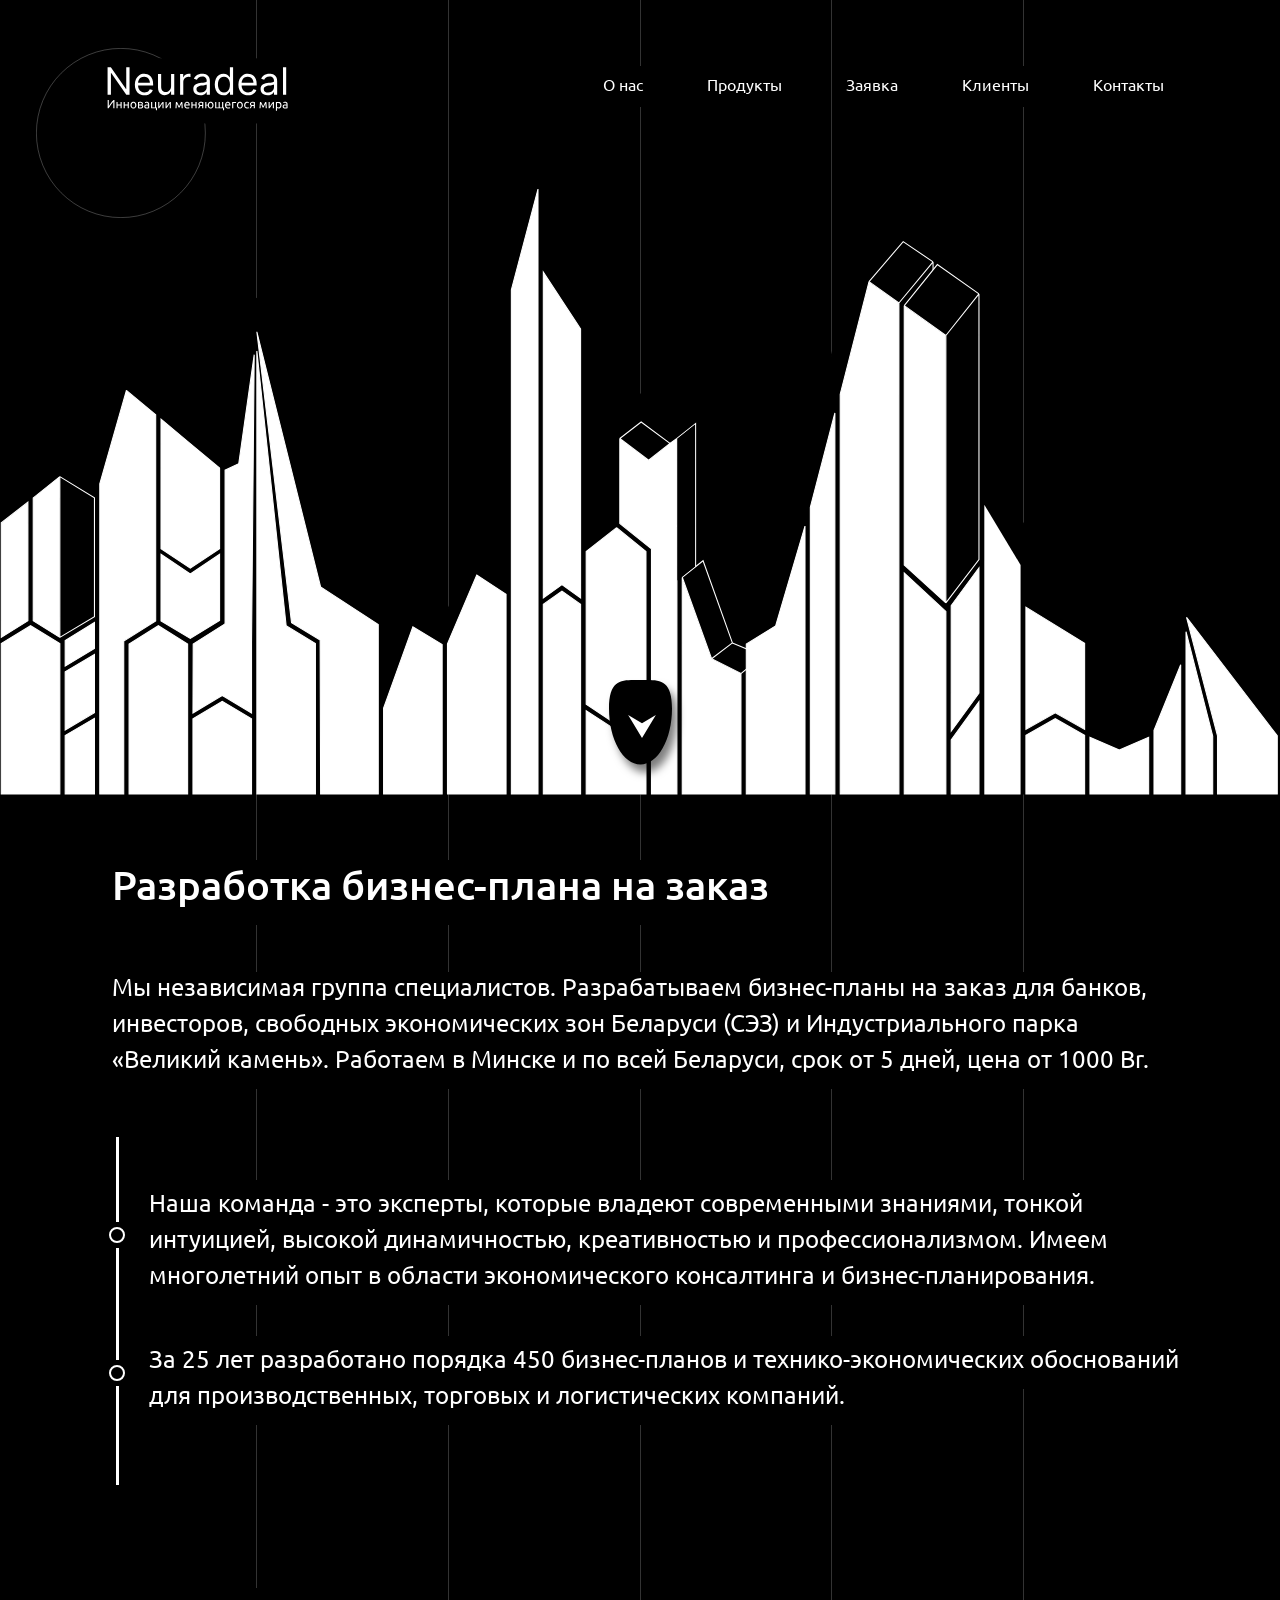
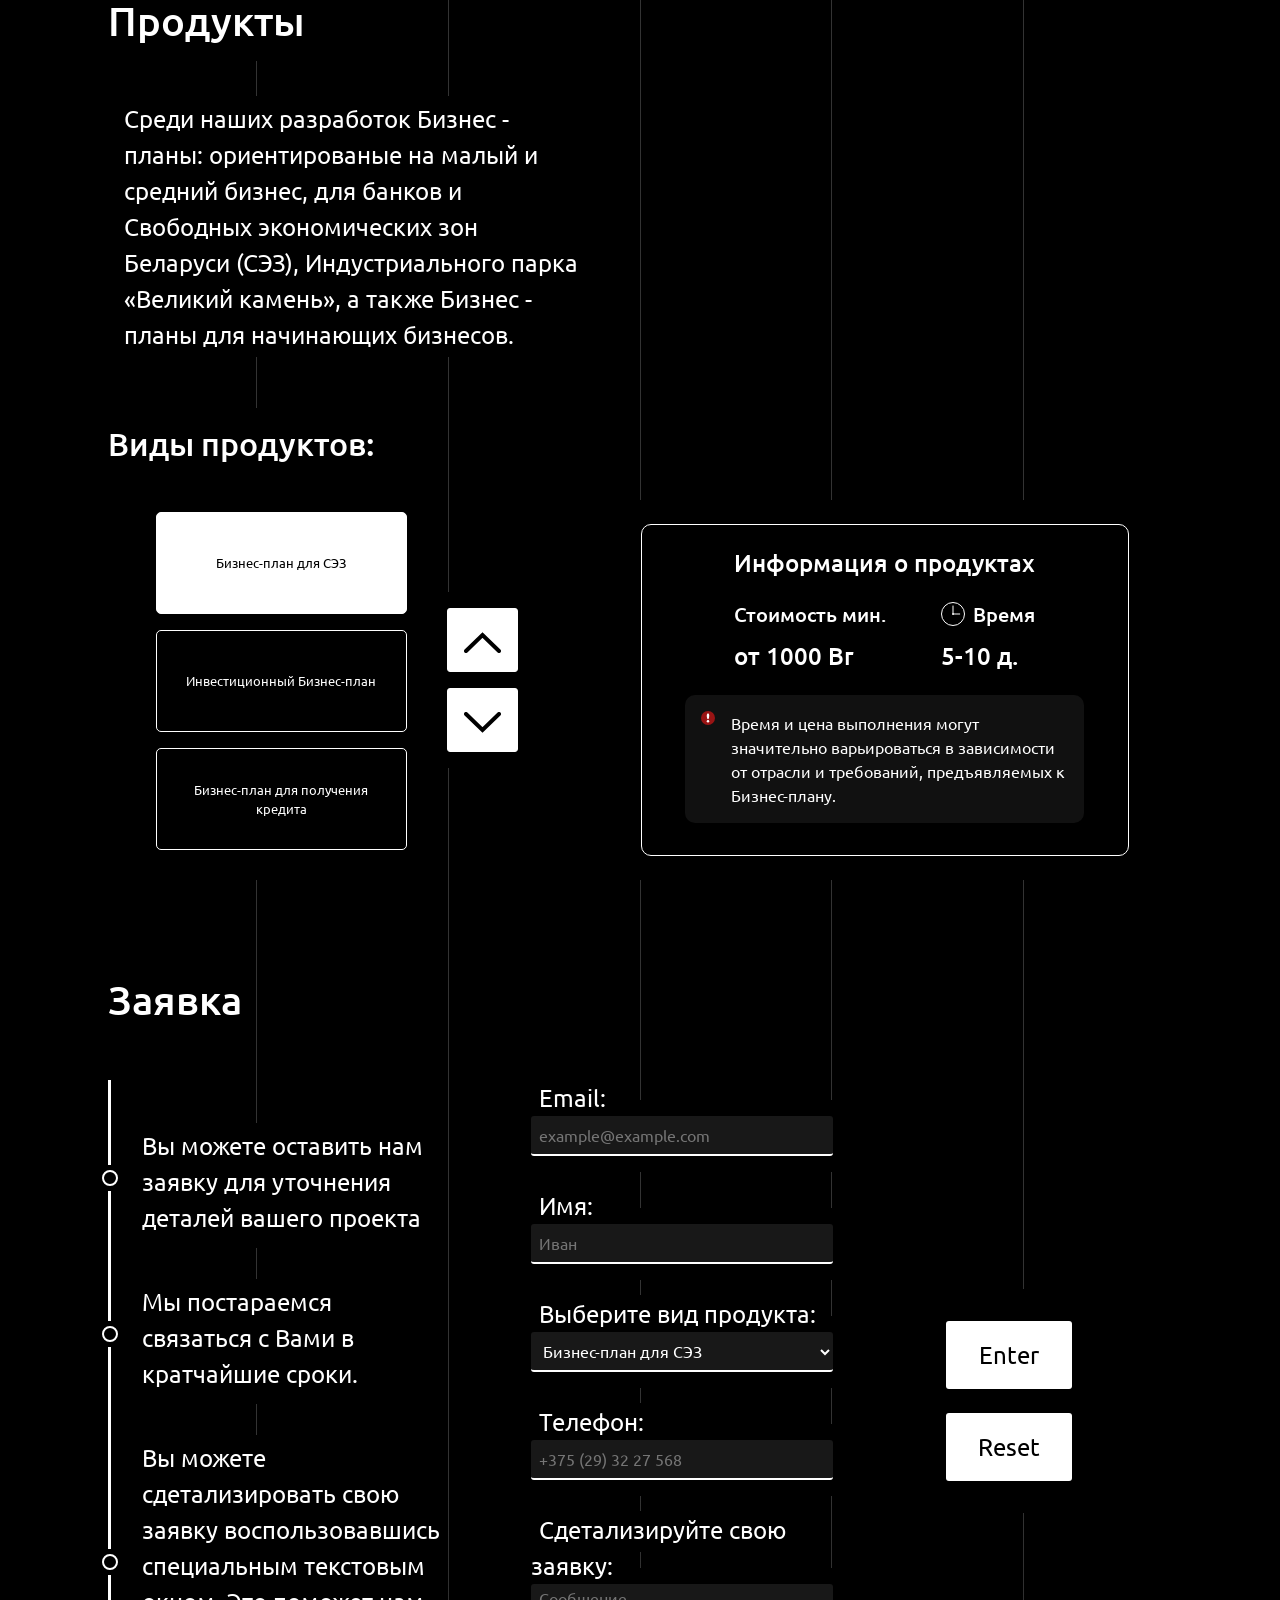
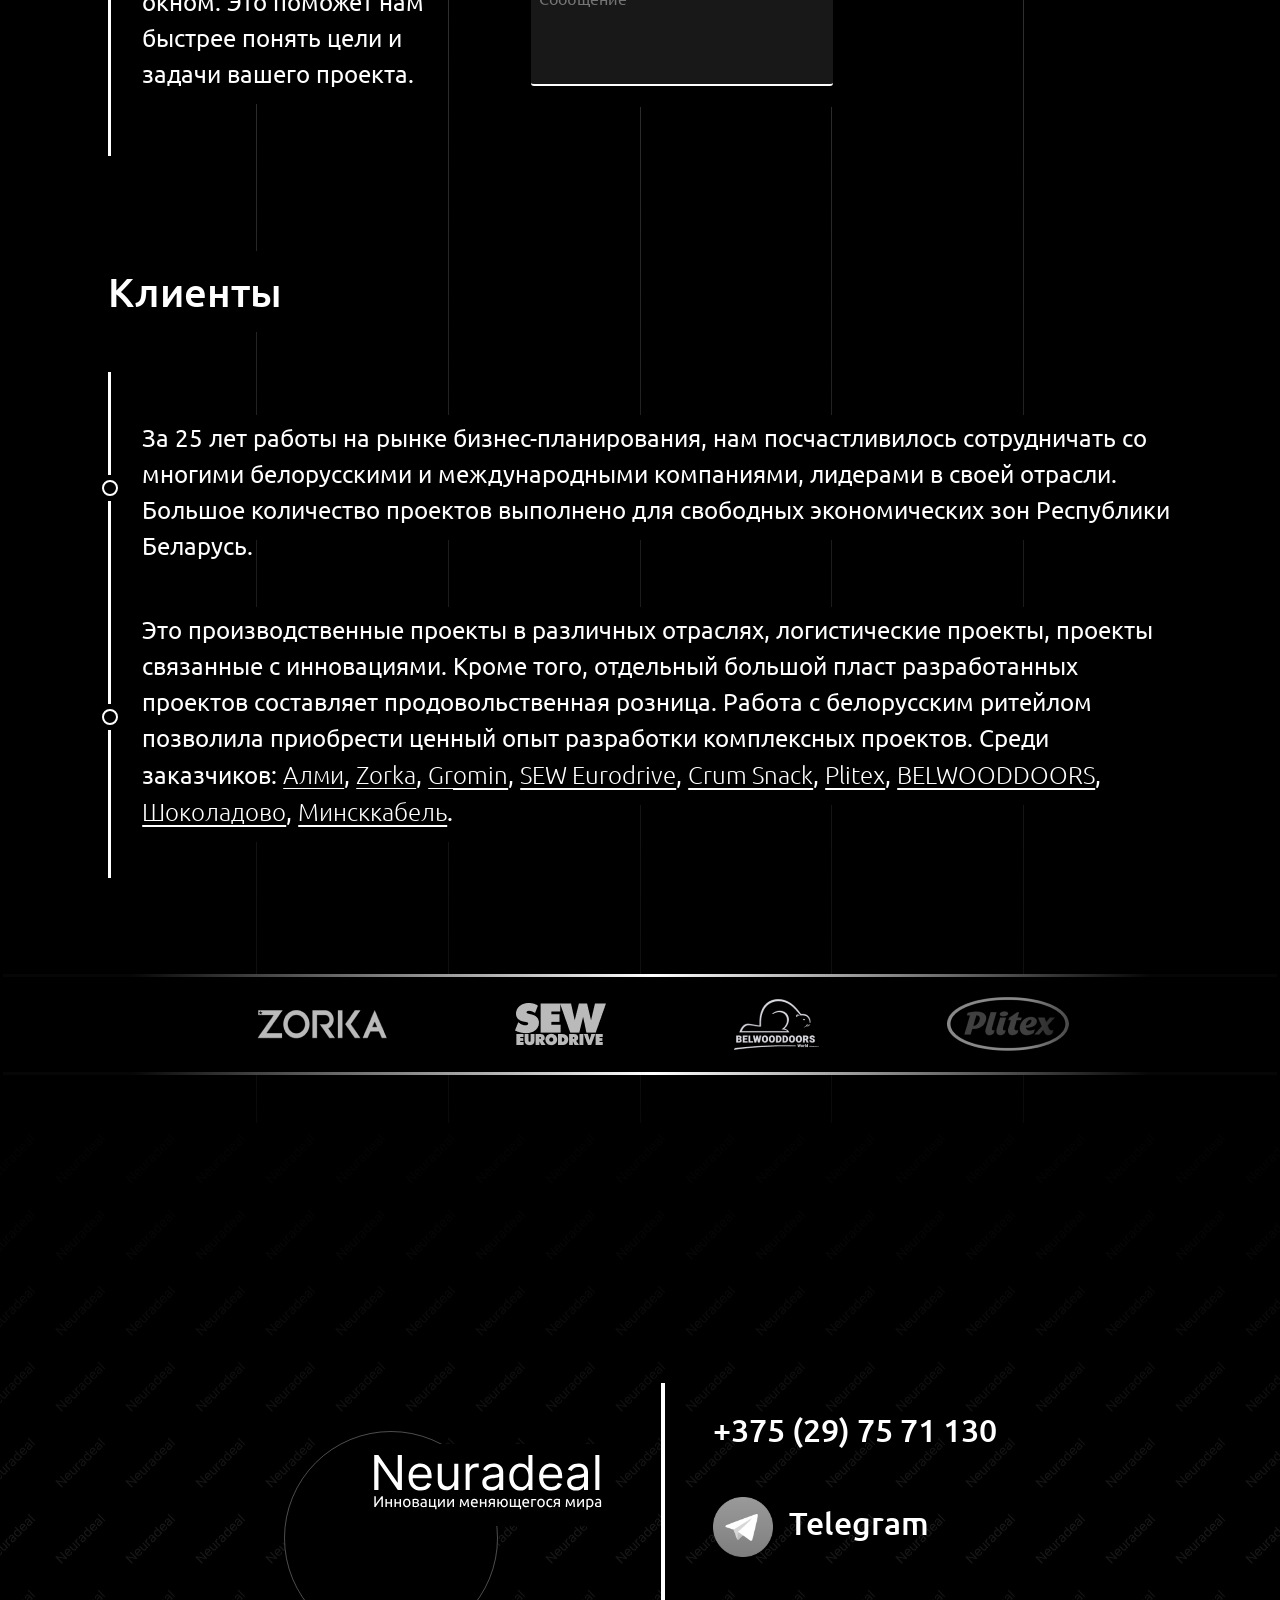
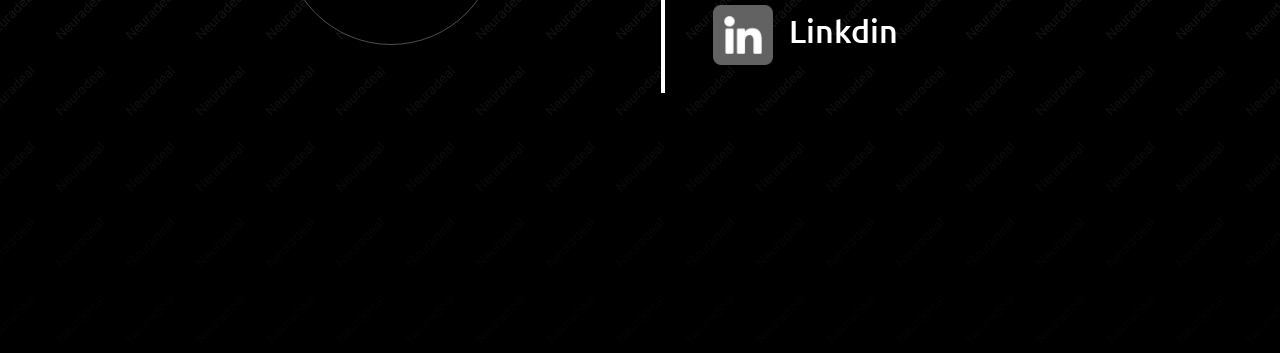
==== index.html @ ec7b88e6 "Add Yandex Metrica so visits can be counted. Co-authored-by: Cursor <cursoragent@cursor.com>" ====
<!DOCTYPE html>
<html lang="ru" class="is-loading">
<head>
    <meta charset="UTF-8">
    <meta name="viewport" content="width=device-width, initial-scale=1.0, minimum-scale=1.0">
    <!-- Google tag (gtag.js) -->
    <script async src="https://www.googletagmanager.com/gtag/js?id=G-T2621LLK3T"></script>
    <script>
        window.dataLayer = window.dataLayer || [];
        function gtag(){dataLayer.push(arguments);}
        gtag('js', new Date());
        gtag('config', 'G-T2621LLK3T');
    </script>
    <!-- Yandex.Metrika counter -->
    <script type="text/javascript">
        (function(m,e,t,r,i,k,a){
            m[i]=m[i]||function(){(m[i].a=m[i].a||[]).push(arguments)};
            m[i].l=1*new Date();
            for (var j = 0; j < document.scripts.length; j++) {if (document.scripts[j].src === r) { return; }}
            k=e.createElement(t),a=e.getElementsByTagName(t)[0],k.async=1,k.src=r,a.parentNode.insertBefore(k,a)
        })(window, document,'script','https://mc.yandex.ru/metrika/tag.js?id=113521812', 'ym');

        ym(113521812, 'init', {ssr:true, webvisor:true, clickmap:true, ecommerce:"dataLayer", referrer: document.referrer, url: location.href, accurateTrackBounce:true, trackLinks:true});
    </script>
    <noscript><div><img src="https://mc.yandex.ru/watch/113521812" style="position:absolute; left:-9999px;" alt="" /></div></noscript>
    <!-- /Yandex.Metrika counter -->
    <style>
        html.is-loading,
        html.is-loading body {
            overflow: hidden !important;
        }

        #loader {
            position: fixed;
            top: 0;
            left: 0;
            right: 0;
            z-index: 10000;
            height: 100%;
            height: 100dvh;
            display: -webkit-box;
            display: flex;
            -webkit-box-orient: vertical;
            -webkit-box-direction: normal;
            flex-direction: column;
            -webkit-box-align: center;
            align-items: center;
            -webkit-box-pack: center;
            justify-content: center;
            background: #000;
            overflow: hidden;
            -webkit-transform: translate3d(0, 0, 0);
            transform: translate3d(0, 0, 0);
            -webkit-transition: -webkit-transform 0.85s cubic-bezier(0.65, 0, 0.35, 1);
            transition: transform 0.85s cubic-bezier(0.65, 0, 0.35, 1);
        }

        #loader img {
            width: 280px;
            max-width: 78vw;
            height: auto;
        }

        @media screen and (max-width: 700px) {
            #loader img {
                width: 220px;
                max-width: 68vw;
            }
        }

        @media screen and (max-height: 520px) {
            #loader img {
                width: 180px;
                max-width: 52vw;
            }
        }

        #loader p {
            position: absolute;
            left: 0;
            right: 0;
            bottom: 16vh;
            margin: 0;
            text-align: center;
            color: #4e4e4e;
            font-family: Ubuntu, sans-serif;
            font-size: 1rem;
            font-weight: 400;
            letter-spacing: 0.08em;
            -webkit-animation: loaderTextColor 2.2s ease-in-out infinite;
            animation: loaderTextColor 2.2s ease-in-out infinite;
        }

        #loader .loader-dots {
            display: inline-block;
            width: 1.5em;
            text-align: left;
        }

        #loader .loader-dots span {
            opacity: 0;
            -webkit-animation: loaderDot 1.5s infinite;
            animation: loaderDot 1.5s infinite;
        }

        #loader .loader-dots span:nth-child(2) {
            -webkit-animation-delay: 0.25s;
            animation-delay: 0.25s;
        }

        #loader .loader-dots span:nth-child(3) {
            -webkit-animation-delay: 0.5s;
            animation-delay: 0.5s;
        }

        @-webkit-keyframes loaderTextColor {
            0%, 100% { color: #4e4e4e; }
            50% { color: #d4d4d4; }
        }

        @keyframes loaderTextColor {
            0%, 100% { color: #4e4e4e; }
            50% { color: #d4d4d4; }
        }

        @-webkit-keyframes loaderDot {
            0%, 20% { opacity: 0; }
            35%, 100% { opacity: 1; }
        }

        @keyframes loaderDot {
            0%, 20% { opacity: 0; }
            35%, 100% { opacity: 1; }
        }

        #loader.is-done {
            -webkit-transform: translate3d(0, -100%, 0);
            transform: translate3d(0, -100%, 0);
            pointer-events: none;
        }

        @media (prefers-reduced-motion: reduce) {
            #loader {
                -webkit-transition: none;
                transition: none;
            }

            #loader p,
            #loader .loader-dots span {
                -webkit-animation: none;
                animation: none;
            }

            #loader p {
                color: #b5b5b5;
            }

            #loader .loader-dots span {
                opacity: 1;
            }
        }
    </style>
    <link rel="preload" as="image" href="./images/Logo.svg">
    <link rel="preconnect" href="https://fonts.googleapis.com">
    <link rel="preconnect" href="https://fonts.gstatic.com" crossorigin>
    <link href="https://fonts.googleapis.com/css2?family=Lora&family=Ubuntu:wght@300;400&display=swap" rel="stylesheet">

    <link rel="shortcut icon" type="image/x-icon" href="favicon.png">
    
    <link rel="stylesheet" href="./styles/style.css">
    <link rel="stylesheet" href="./styles/flame.css">
    <link rel="stylesheet" href="./styles/slider.css">
    <link rel="stylesheet" href="./styles/application.css">
    <link rel="stylesheet" href="./styles/ticker.css">
    <link rel="stylesheet" href="./styles/contacts.css">

    <link href="https://gcore.jsdelivr.net/npm/bootstrap@5.3.1/dist/css/bootstrap.min.css" rel="stylesheet" integrity="sha384-4bw+/aepP/YC94hEpVNVgiZdgIC5+VKNBQNGCHeKRQN+PtmoHDEXuppvnDJzQIu9" crossorigin="anonymous">

    <script defer src="https://gcore.jsdelivr.net/npm/bootstrap@5.3.1/dist/js/bootstrap.bundle.min.js" integrity="sha384-HwwvtgBNo3bZJJLYd8oVXjrBZt8cqVSpeBNS5n7C8IVInixGAoxmnlMuBnhbgrkm" crossorigin="anonymous"></script>

    <title>Заказать разработку бизнес-плана в Минске — Neuradeal</title>
    <meta name="description" content="Закажите разработку бизнес-плана для банка, СЭЗ и инвесторов в Минске и по всей Беларуси. 25 лет опыта, больше 450 проектов, срок от 5 дней, цена от 1000 Br.">
    <link rel="canonical" href="https://neuradeal.com/">
    <meta name="robots" content="index, follow">
    <meta property="og:type" content="website">
    <meta property="og:locale" content="ru_RU">
    <meta property="og:site_name" content="Neuradeal">
    <meta property="og:url" content="https://neuradeal.com/">
    <meta property="og:title" content="Заказать разработку бизнес-плана в Минске — Neuradeal">
    <meta property="og:description" content="Закажите разработку бизнес-плана для банка, СЭЗ и инвесторов в Минске и по всей Беларуси. 25 лет опыта, больше 450 проектов, срок от 5 дней, цена от 1000 Br.">
    <meta property="og:image" content="https://neuradeal.com/favicon.png">
    <script type="application/ld+json">
    {
        "@context": "https://schema.org",
        "@type": "ProfessionalService",
        "name": "Neuradeal",
        "url": "https://neuradeal.com/",
        "telephone": "+375297571130",
        "image": "https://neuradeal.com/favicon.png",
        "description": "Разработка бизнес-планов на заказ в Минске и по всей Беларуси для банков, инвесторов, свободных экономических зон и Индустриального парка «Великий камень». 25 лет опыта, больше 450 проектов, срок от 5 дней, цена от 1000 Br.",
        "areaServed": "BY",
        "inLanguage": "ru",
        "sameAs": [
            "https://t.me/Neuradeal",
            "https://www.linkedin.com/in/дмитрий-римашевский-110ba738"
        ]
    }
    </script>
</head>
<body id="body">
    <div id="loader" role="status">
        <img src="./images/Logo.svg" alt="">
        <p>Загрузка<span class="loader-dots" aria-hidden="true"><span>.</span><span>.</span><span>.</span></span></p>
    </div>
    <script>
        (function () {
            var loader = document.getElementById('loader');
            if (!loader) return;
            var gone = false;

            function removeLoader() {
                document.documentElement.classList.remove('is-loading');
                if (loader.parentNode) loader.parentNode.removeChild(loader);
                window.dispatchEvent(new Event('loaderhidden'));
            }

            function finish() {
                if (gone) return;
                gone = true;
                var reduce = false;
                try {
                    reduce = window.matchMedia('(prefers-reduced-motion: reduce)').matches;
                } catch (err) {
                    reduce = false;
                }
                if (reduce) {
                    removeLoader();
                    return;
                }
                loader.classList.add('is-done');
                loader.addEventListener('transitionend', function (event) {
                    if (event.target === loader) removeLoader();
                });
                setTimeout(removeLoader, 1100);
            }

            if (document.readyState === 'complete') finish();
            else window.addEventListener('load', finish);
            setTimeout(finish, 12000);
        })();
    </script>
    <div class="main" id="top">
        <div class="row m-0 justify-content-between" id="Nav">
            <div class="d-flex col-auto justify-content-start">
                <div class="ps-4">
                    <a class="logo-link is-inert" id="logo-home" href="#top" aria-label="В начало страницы" aria-disabled="true" tabindex="-1">
                        <img class="w-100" src="./images/Logo.svg" alt="Neuradeal" id="Logo">
                    </a>
                </div>
            </div>
            <div class="d-flex col-auto me-5 navigation">
                <input type="checkbox" class="toggle-menu" id="hamburger">
                <div class="hamburger">

                </div>
                <div class="d-flex justify-content-end mt-4" id="menu">
                    <div class="w-auto">
                        <a class="" href="#about-us" >О нас</a>
                    </div>
                    <div class="ms-5 w-auto">
                        <a class="" href="#products" >Продукты</a>
                    </div>
                    <div class="ms-5 w-auto">
                        <a class="" href="#application">Заявка</a>
                    </div>
                    <div class="ms-5 w-auto">
                        <a class="" href="#clients">Клиенты</a>
                    </div>
                    <div class="ms-5 me-5 w-auto">
                        <a class="" href="#contacts">Контакты</a>
                    </div>
                </div>
            </div>
        </div>
        <div class="row" style="margin: 0">
            <div id="road1" class="p-0">
            </div>
            <div  id="road2" class="p-0">
            </div>
            <div id="road3" class="p-0">
            </div>
            <div id="VectorTown" class="p-0">
                <div class="d-flex w-100 align-items-end justify-content-start" id="Shadow">
                    <div id="LeftTownShadow">
                        <object class="w-100" data="./images/LeftTownShadow.svg"></object>
                    </div>
                    <div id="MiddleTownShadow">
                        <object class="w-100" data="./images/MiddleTownShadow.svg"></object>
                    </div>
                    <div id="RightTownShadow">
                        <object class="w-100" data="./images/RightTownShadow.svg"></object>
                    </div>
                </div>
                <div class="d-flex w-100 align-items-end justify-content-start" id="Town">
                    <div id="LeftTown">
                        <object class="w-100" data="./images/Left Town.svg"></object>
                    </div>
                    <div id="MiddleTown">
                        <object class="w-100" data="./images/Middle Town.svg"></object>
                    </div>
                    <div id="RightTown">
                        <object class="w-100" data="./images/Right Town.svg"></object>
                    </div>
                </div>
            </div>
        </div>

        <div id="SlideButton" class="row justify-content-center" style="position:relative; z-index: 5">        
            <div class="col-auto">
                <a class="d-flex" href="#about-us">
                    <img src="./images/Slide Button.svg" alt="Перейти к разделу «О нас»">
                </a>
            </div>
        </div>
        <div class="d-flex flex-row mt-5 me-5 ms-5 mb-5 pe-5 ps-5" id="about-us">
            <div class="mt-5 ms-3" style="width: 55%" id="list">
                <h1>
                    <span class="highlight pb-3 pe-3 m-0">
                        Разработка бизнес-плана на заказ
                    </span>
                </h1>
                <p class="text mt-5">
                    <span class="highlight pb-3 pe-3">
                        Мы независимая группа специалистов. Разрабатываем бизнес-планы на заказ для банков, инвесторов, свободных экономических зон Беларуси (СЭЗ)  и Индустриального парка «Великий камень». Работаем в Минске и по всей Беларуси, срок от 5 дней, цена от 1000 Br.
                    </span>
                </p>
                <ul class="mt-4 pt-4 pb-5 ps-0 ms-1">
                    <li class="d-flex align-items-center mb-5 mt-4">
                        <div class="me-4 ellipse">
                            <object data="./images/Ellipse.svg"></object>
                        </div>
                        <div>
                            <span class="highlight pb-3 pt-2">
                                Наша команда - это эксперты, которые владеют современными знаниями, тонкой интуицией, высокой динамичностью, креативностью и профессионализмом. Имеем многолетний опыт в области экономического консалтинга и бизнес-планирования.
                            </span>
                        </div>
                    </li>
                    <li class="d-flex align-items-center mb-4">
                        <div class="me-4 ellipse">
                            <object data="./images/Ellipse.svg"></object>
                        </div>
                        <div>
                            <span class="highlight pb-3 pt-2">
                                За 25 лет разработано порядка 450 бизнес-планов и технико-экономических обоснований для производственных, торговых и логистических компаний.
                            </span>
                        </div>
                    </li>
                </ul>
            </div>
            <div class="d-flex align-items-center justify-content-end mt-5" style="width: 45%; margin-right: 2.3em;" id="ship">
                <div class="control-panel me-5 pt-4 pb-4 w-auto">
                    <button class="d-block w-100 mb-3 ps-4 pe-4 pt-2 pb-2" id="start">
                        Start
                    </button>
                    <button class="d-block w-100 ps-4 pe-4 pt-2 pb-2" id="reset">
                        Reset
                    </button>
                </div>
                <div class="d-flex flex-column align-items-center ms-2 me-5 pt-3" id="star-ship">
                    <object class="w-100 d-block" data="./images/SpaceShip.svg"></object>
                    <div style="visibility: hidden; margin-top: -40px" class="d-flex flex-column align-items-center" id="flame">
                        <div class="d-flex" id="flameRow1">
                            <div id="beem0"></div>
                            <div id="beem1"></div>
                            <div id="beem2"></div>
                            <div id="beem3"></div>
                            <div id="beem4"></div>
                            <div id="beem5"></div>
                            <div id="beem6"></div>
                            <div id="beem7"></div>
                        </div>
                        <div class="d-flex" id="flameRow2">
                            <div id="beem8"></div>
                            <div id="beem9"></div>
                            <div id="beem10"></div>
                            <div id="beem11"></div>
                            <div id="beem12"></div>
                            <div id="beem13"></div>
                            <div id="beem14"></div>
                            <div id="beem15"></div>
                        </div>
                        <div class="d-flex" id="flameRow3">
                            <div id="beem16"></div>
                            <div id="beem17"></div>
                            <div id="beem18"></div>
                            <div id="beem19"></div>
                            <div id="beem20"></div>
                            <div id="beem21"></div>
                            <div id="beem22"></div>
                            <div id="beem23"></div>
                        </div>
                    </div>
                </div>
            </div>
        </div>
        <div class="row mt-5 ms-5 me-5 ps-5 pe-5 pt-5" id="products">
            <div class="wrap-1">
                <div class="sub-wrap">
                    <div class="row">
                        <h2 class="h1">
                            <span class="highlight pb-3 pt-2 pe-2">
                                Продукты
                            </span>
                        </h2>
                        <div class="mt-5 ms-3 text">
                            <span class="highlight pb-2 pt-2">
                                Среди наших разработок Бизнес - планы: ориентированые на малый и средний бизнес, для банков и Свободных экономических зон Беларуси (СЭЗ), Индустриального парка «Великий камень», а также Бизнес - планы для начинающих бизнесов.
                            </span>
                        </div>
                        
                    </div>
                    <div class="row mt-4">

                        <h2 class="mt-5">
                            <span class="highlight pt-3 pb-4">
                                Виды продуктов: 
                            </span>
                        </h2>

                        <div class="mt-2">
                            <div class="d-flex align-items-center ms-5 p-0" id="con">
                                <div class="slider" id="slider">
                                    <div class="element selected" id="Slider1" tabindex="0">
                                        <p>
                                            Бизнес-план для СЭЗ
                                        </p>
                                    </div>
                                    <div class="element" id="Slider2" tabindex="0">
                                        <p>
                                            Инвестиционный Бизнес-план
                                        </p>
                                    </div>
                                    <div class="element" id="Slider3" tabindex="0">
                                        <p>
                                            Бизнес-план для получения кредита
                                        </p>
                                    </div>
                                </div>
                                <div class="control-panel-slider p-3 ms-4" id="control-panel-slider">
                                    <div>
                                        <button id="up" style="margin-bottom: 1rem">
                                            <svg width="37" height="21" viewBox="0 0 37 21" fill="none" xmlns="http://www.w3.org/2000/svg">
                                                <path d="M2 19L18.5 3L35 19" stroke="black" stroke-width="4" stroke-linecap="round"/>
                                                </svg>                                            
                                        </button>
                                    </div>
                                    <div>
                                        <button id="down">
                                            <svg width="37" height="21" viewBox="0 0 37 21" fill="none" xmlns="http://www.w3.org/2000/svg">
                                                <path d="M2 2L18.5 18L35 2" stroke="black" stroke-width="4" stroke-linecap="round"/>
                                                </svg>
                                        </button>
                                    </div>
                                </div>
                            </div>
                        </div>
                    </div>
                </div>
            </div>
            <div class="d-flex wrap-2 flex-column justify-content-end align-items-center">
                <div class="d-flex justify-content-center pb-4 pt-4" style="background: black;">
                    <div class="d-flex info flex-column align-items-center">
                        <div class="d-flex flex-column align-items-center">
                            <h2 class="mb-4 mt-4 label">
                                Информация о продуктах
                            </h2>
                            <div class="d-flex w-100 justify-content-between mt-5">
                                <div class="">
                                    <h4 class="mb-0">
                                        Стоимость мин.
                                    </h4>
                                    <h2 class="mt-3" id="cost">
                                        от 1000 Br
                                    </h2>
                                </div>
                                <div class="">
                                    <div class="d-flex align-items-center">
                                        <object class="me-2" data="./images/Clock.svg"></object>
                                        <h4 class="m-0">Время</h4>
                                    </div>
                                    <h2 class="mt-3" id="time">
                                        5-10 д.
                                    </h2>
                                </div>
                            </div>
                        </div>
                        <div class="d-flex attention justify-content-start">
                            <div class="d-flex align-items-start">
                                <object class="w-100" data="./images/symbol.svg"></object>
                            </div>
                            <div>
                                <p class="mb-0">
                                    Время и цена выполнения могут значительно варьироваться в зависимости от отрасли и требований, предъявляемых к Бизнес-плану.
                                </p>
                            </div>
                        </div>
                    </div>
                </div>
            </div>
        </div>
        <div class="row mt-5 ms-5 me-5 ps-5 pe-5 pt-5" id="application">
            <h2 class="h1">
                <span class="highlight pb-3 pt-3">
                    Заявка
                </span>
            </h2>
            <div class="container">
                <div class="row mt-5">
                    <div class="col-4">
                        <ul class="pt-5 pb-5">
                            <li class="d-flex align-items-center mb-5">
                                <div class="me-4 ellipse2">
                                    <object data="./images/Ellipse.svg"></object>
                                </div>
                                <div>
                                    <span class="highlight pb-3 pt-2 text">
                                        Вы можете оставить нам заявку для уточнения деталей вашего проекта
                                    </span>
                                </div>
                            </li>
                            <li class="d-flex align-items-center mb-5">
                                <div class="me-4 ellipse2">
                                    <object data="./images/Ellipse.svg"></object>
                                </div>
                                <div>
                                    <span class="highlight pb-3 pt-2 text">
                                        Мы постараемся связаться с Вами в кратчайшие сроки.
                                    </span>
                                </div>
                            </li>
                            <li class="d-flex align-items-center mb-3">
                                <div class="me-4 ellipse2">
                                    <object data="./images/Ellipse.svg"></object>
                                </div>
                                <div>
                                    <span class="highlight pb-3 pt-2 text">
                                        Вы можете cдетализировать свою заявку воспользовавшись специальным текстовым окном. Это поможет нам быстрее понять цели и задачи вашего проекта.
                                    </span>
                                </div>
                            </li>
                        </ul>
                    </div>
                    <div class="col-8">
                        <div class="container">
                            <form action="https://formsubmit.co/341f9d7162977a25eed51b071af244e7" method="post" class="row">
                                <div class="col ms-5">
                                    <div class="mb-3">
                                        <span class="m-0 ms-2 highlight pb-2 pt-1 input-text">Email:</span>
                                        <div class="in">
                                            <input type="email" name="Email" class="w-100 ps-2 pe-2" placeholder="example@example.com" id="email" maxlength="50" required>
                                        </div>
                                    </div>
                                    <div class="mb-3">
                                        <span class="m-0 ms-2 highlight pb-2 pt-1 input-text">Имя:</span>
                                        <div class="in">
                                            <input type="text" name="Имя" class="w-100 ps-2 pe-2" placeholder="Иван" id="name" maxlength="40">
                                        </div>
                                    </div>
                                    <div class="mb-3">
                                        <span class="m-0 ms-2 highlight pb-2 pt-1 input-text">Выбeрите вид продукта:</span>
                                        <div class="in">
                                            <select name="Продукт" class="w-100 ps-2" id="dropdown">
                                                <option>
                                                    Бизнес-план для СЭЗ
                                                </option>
                                                <option>
                                                    Инвестиционный Бизнес-план
                                                </option>
                                                <option>
                                                    Бизнес-план для получения кредита
                                                </option>
                                                <option>
                                                    Food Cost & Baverage Cost
                                                </option>
                                                <option> 
                                                    Разработка Финансово-экономичесекой модели
                                                </option> 
                                                <option>    
                                                    Актуализация Бизнес-планов
                                                </option>
                                                <option>
                                                    Бизнес-план развития
                                                </option>
                                            </select>
                                        </div>
                                    </div>
                                    <div class="mb-3">
                                        <span class="m-0 ms-2 highlight pb-2 pt-1 input-text">Телефон:</span>
                                        <div class="in">
                                            <input type="tel" name="Тел" class="w-100 ps-2 pe-2" placeholder="+375 (29) 32 27 568" id="tel" maxlength="20">
                                        </div>
                                    </div>
                                    <div class="mb-3">
                                        <span class="m-0 ms-2 highlight pb-2 pt-1 input-text">Сдетализируйте свою заявку:</span>
                                        <div class="in">
                                            <textarea type="text" name="Сообщение" rows="4" cols="50" class="w-100 ps-2 pe-2" placeholder="Сообщение" id="message" maxlength="300"></textarea>
                                        </div>
                                    </div>
                                </div>
                                <div class="d-flex col flex-column justify-content-center align-items-center">
                                    <div class="form-send">
                                        <div>
                                            <button type="submit" class="d-block mb-4 first-child">Enter</button>
                                        </div>
                                        <div>
                                            <button type="button" class="d-block" id="resetForm">Reset</button>    
                                        </div>
                                    </div>
                                </div>
                            </form>
                        </div>
                    </div>
                </div>
            </div>
        </div>
        <div class="row mt-5 ms-5 me-5 ps-5 pe-5 pt-5" id="clients">
            <h2 class="h1">
                <span class="highlight pt-3 pb-3">
                    Клиенты
                </span>
            </h2>
            <div class="mt-5">
                <ul class="pt-5 pb-5">
                    <li class="d-flex align-items-center mb-5">
                        <div class="me-4 ellipse2">
                            <object data="./images/Ellipse.svg"></object>
                        </div>
                        <div>
                            <span class="highlight pb-3 pt-2">
                                За 25 лет работы на рынке бизнес-планирования, нам посчастливилось сотрудничать со многими белорусскими и международными компаниями, лидерами в своей отрасли.  Большое количество проектов выполнено для свободных экономических зон Республики Беларусь. 
                            </span>
                        </div>
                    </li>
                    <li class="d-flex align-items-center">
                        <div class="me-4 ellipse2">
                            <object data="./images/Ellipse.svg"></object>
                        </div>
                        <div>
                            <span class="highlight pb-3 pt-2">
                                Это производственные проекты в различных отраслях, логистические проекты, проекты связанные с инновациями. Кроме того, отдельный большой пласт разработанных проектов составляет продовольственная розница. Работа с белорусским ритейлом позволила приобрести ценный опыт  разработки комплексных проектов. Среди заказчиков: <span class="clients-names">Алми</span>, <span class="clients-names">Zorka</span>, <span class="clients-names">Gromin</span>, <span class="clients-names">SEW Eurodrive</span>, <span class="clients-names">Crum Snack</span>, <span class="clients-names">Plitex</span>, <span class="clients-names">BELWOODDOORS</span>, <span class="clients-names">Шоколадово</span>, <span class="clients-names">Минсккабель</span>. 
                            </span>
                        </div>
                    </li>
                </ul>
            </div>
        </div>
        <div id="logos" class="logos mb-5">
            <div class="logos-slide" id="logos-slide-0">
                <div>
                    <div>
                        <img src="./clients/client2.png" alt="Эстко">
                    </div>
                    <div>
                        <img src="./clients/client1.png" alt="Zorka">
                    </div>
                    <div>
                        <img src="./clients/client0.png" alt="SEW Eurodrive">
                    </div>
                    <div>
                        <img src="./clients/client3.png" alt="BELWOODDOORS">
                    </div>
                    <div>
                        <img src="./clients/client6.png" alt="Plitex">
                    </div>
                    <div>
                        <img src="./clients/client5.png" alt="алми">
                    </div>
                    <div>
                        <img src="./clients/client4.png" alt="Шоколадово">
                    </div>
                    <div>
                        <img src="./clients/client7.png" alt="IZOVAC">
                    </div>
                    <div>
                        <img src="./clients/client8.png" alt="Катэк">
                    </div>
                    <div>
                        <img src="./clients/client9.png" alt="Виктория ЛюстПак">
                    </div>
                    <div>
                        <img src="./clients/client10.png" alt="NIVA">
                    </div>
                    <div>
                        <img src="./clients/client11.png" alt="GROMIN">
                    </div>
                    <div>
                        <img src="./clients/client12.png" alt="ЮНИВАК">
                    </div>
                    <div>
                        <img src="./clients/client13.png" alt="MECHANIKA">
                    </div>
                    <div>
                        <img src="./clients/client14.png" alt="Stanexim">
                    </div>
                    <div>
                        <img src="./clients/client15.png" alt="Сёмочкин Продукт">
                    </div>
                    <div>
                        <img src="./clients/client16.png" alt="СЭЛМАКСГРУПП">
                    </div>
                    <div>
                        <img src="./clients/client17.png" alt="БЕЛЛЕКСОФАРБ">
                    </div>
                    <div>
                        <img src="./clients/client18.png" alt="CRUM SNACK">
                    </div>
                    <div>
                        <img src="./clients/client19.png" alt="МИНСККАБЕЛЬ">
                    </div>
                    <div>
                        <img src="./clients/client20.png" alt="М1М4">
                    </div>
                    <div>
                        <img src="./clients/client21.png" alt="СТРАТЕГИЧЕСКИЕ ТЕХНОЛОГИИ">
                    </div>
                    <div>
                        <img src="./clients/client22.png" alt="ЗАСЛАВСКИЕ КРАСКИ">
                    </div>
                    <div>
                        <img src="./clients/client23.png" alt="Дикси">
                    </div>
                    <div>
                        <img src="./clients/client24.png" alt="ЛакиПэт">
                    </div>
                </div>
            </div>
        </div>
        <div class="row ps-5 pe-5" id="contacts">
            <div class="d-flex align-items-center justify-content-center" id="contacts-content">
                <div class="pt-5 pb-5 pe-5 me-5" id="contacts-logo">
                    <img class="w-100" src="./images/Logo.svg" alt="Neuradeal">
                </div>
                <div class="pt-5 pb-5">
                    <h2 class="mb-5">
                        <a class="phone-link" href="tel:+375297571130">+375 (29) 75 71 130</a>
                    </h2>
                    <div>
                        <a class="d-flex align-items-center mb-5" href="https://t.me/Neuradeal" target="_blank">
                            <div class="me-3">
                                <img class="w-100" src="./images/telegram.svg" alt="">
                            </div>
                            <h2>Telegram</h2>
                        </a>
                    </div>
                    <div>
                        <a class="d-flex align-items-center" href="https://www.linkedin.com/in/дмитрий-римашевский-110ba738" target="_blank">
                            <div class="me-3">
                                <img class="w-100" src="./images/linkdin.svg" alt="">
                            </div>
                            <h2>Linkdin</h2>
                        </a>
                    </div>
                </div>
            </div>
        </div>
    </div>

    <script src="./src/script.js"></script>
    <script src="./src/starShip.js"></script>
    <script src="./src/slider.js"></script>
    <script src="https://smtpjs.com/v3/smtp.js"></script>
    <script src="./src/resetForm.js"></script>
    <script src="./src/ticker.js"></script>
    <script src="./src/scrollControl.js"></script>
</body>
</html>
---- styles/style.css ----
body::-webkit-scrollbar {
    display: none;
} 

body {
    font-family: 'Ubuntu', sans-serif!important;
    color: white!important;
    background: black!important;
    overflow-x: hidden;
}

ul {
    font-size: 1.5rem;
    font-weight: 400!important;
    border-left: 3px solid white;
    list-style: none;
}

#list h1 {
    margin-bottom: 1.5em;
}

#list p {
    margin-bottom: 2.5em;
}

button {
    font-size: 1.25rem!important;
    border: none;
    border-radius: 0.185rem!important;
    background: white;
}

@keyframes rocketReset {
    0% { left: 100% }
    100% { left: 0% }
}

@keyframes rocketLaunch {
    0% { transform: translateY(0px) }
    100% { transform: translateY(-2000px) }
}

.main {
    min-height: 1000%;
    background:
        linear-gradient(180deg, rgba(255, 255, 255, 0.2) 60%, rgba(0, 0, 0, 0) 90%) calc(20*100%/100),
        linear-gradient(180deg, rgba(255, 255, 255, 0.2) 60%, rgba(0, 0, 0, 0) 90%) calc(35*100%/100),
        linear-gradient(180deg, rgba(255, 255, 255, 0.2) 60%, rgba(0, 0, 0, 0) 90%) calc(50*100%/100),
        linear-gradient(180deg, rgba(255, 255, 255, 0.2) 60%, rgba(0, 0, 0, 0) 90%) calc(65*100%/100),
        linear-gradient(180deg, rgba(255, 255, 255, 0.2) 60%, rgba(0, 0, 0, 0) 90%) calc(80*100%/100);
    background-size: 1px 100%;
    background-repeat: no-repeat;
}

.highlight {
    background: black;
}

.ellipse {
    margin-left: -0.4em; 
}

.ellipse2 {
    margin-left: -1.7em;
}

.text {
    font-size: 1.5rem;
}

.clients-names {
    font-weight: 300;
    text-decoration: underline;
    text-underline-offset: 0.18em;
}

.control-panel {
    background: black;
}

.control-panel button {
    transition: all 400ms cubic-bezier(.23, 1, 0.32, 1);
}

.control-panel button:disabled {
    pointer-events: none;
}

.control-panel button:hover {
    background-color: #dbdbdb;
    transform: translateY(-2px);
}

.control-panel button:active {
    box-shadow: none;
    transform: translateY(0);
}

.stop-scrolling {
    height: 100%;
    overflow: hidden;
}

#menu a {
    background: black;
    padding: 0.5em;
    padding-bottom: 0.8em;
    text-decoration: none;
    color: white;
}

#menu a {
    position: relative;
}

#menu a::before {
    content: '';
    position: absolute;
    width: 100%;
    height: 2px;
    border-radius: 2px;
    background-color: white;
    bottom: 0;
    left: 0;
    transform-origin: right;
    transform: scaleX(0);
    transition: transform .3s ease-in-out;
}

#menu a:hover::before {
    transform-origin: left;
    transform: scaleX(1);
}

#ship {
    min-height: 600px;
}

#star-ship {
    background: black;
    z-index: 3;
    position: relative;
    padding-bottom: 4rem;
}

#star-ship.is-flying {
    z-index: 1100;
}

#star-ship object {
    z-index: 3;
}

#SlideButton {
    position: relative;
    margin-top: -120px;
    filter: drop-shadow(5px 8px 4px rgba(0, 0, 0, 0.51));
    z-index: 1;
}

#SlideButton:active {
    filter: none;
}

@keyframes moveForward {
    0% { -webkit-transform: translate3d(-20vw, 0, 0); transform: translate3d(-20vw, 0, 0); }
    100% { -webkit-transform: translate3d(110vw, 0, 0); transform: translate3d(110vw, 0, 0); }
}

@keyframes moveBackward {
    0% { -webkit-transform: translate3d(110vw, 0, 0); transform: translate3d(110vw, 0, 0); }
    100% { -webkit-transform: translate3d(-20vw, 0, 0); transform: translate3d(-20vw, 0, 0); }
}

#road1 img, #road2 img, #road3 img {
    position: absolute;
}

#road1 {
    z-index: 1;
    height: 40px;
}

#road2 {
    z-index: 2;
    height: 40px;
}

#road3 {
    z-index: 3;
    height: 40px;
}

#Shadow {
    margin-top: -25px;
    position: absolute;
}

#VectorTown {
    margin-top: -220px;
}

#LeftTown, #RightTown {
    position: relative;
    z-index: 2;
}

#MiddleTown {
    position: relative;
    z-index: 1;
}

#LeftTown {
    width: 35.89%;
}

#MiddleTown {
    width: 42.79%;
}

#RightTown {
    width: 21.31%;
}

#LeftTownShadow {
    width: 35.89%;
}

#MiddleTownShadow {
    width: 42.79%;
}

#RightTownShadow {
    width: 21.31%;
}

#Nav {
    padding-top: 48px;
}

.logo-link {
    display: block;
    line-height: 0;
    cursor: pointer;
    text-decoration: none;
}

.logo-link.is-inert {
    cursor: default;
    pointer-events: none;
}

#contacts a.phone-link {
    color: white;
    text-decoration: none;
    cursor: pointer;
}

#contacts a.phone-link:hover {
    text-decoration: underline;
}

.toggle-menu {
    margin-top: 1rem;
}

.hamburger {
    margin-top: 2rem;
}

.hamburger {
    position: relative;
    width: 30px;
    height: 4px;
    background: #fff;
    border-radius: 10px;
    cursor: pointer;
    z-index: 2;
    transition: 0.3s;
}

.hamburger:before, .hamburger:after {
    content: "";
    position: absolute;
    height: 4px;
    right: 0;
    background: #fff;
    border-radius: 10px;
    transition: 0.2s;
}

.hamburger:before {
    top: -10px;
    width: 20px;
}

.hamburger:after {
    top: 10px;
    width: 25px;
}

.toggle-menu {
    position: absolute;
    width: 30px;
    height: 40px;
    z-index: 3;
    cursor: pointer;
    opacity: 0;
}

.hamburger, .toggle-menu {
    display: none;
}

.navigation input:checked ~ .hamburger {
    background: transparent;
}

.navigation input:checked ~ .hamburger:before {
    top: 0;
    transform: rotate(-45deg);
    width: 30px;    
}

.navigation input:checked ~ .hamburger:after {
    top: 0;
    transform: rotate(45deg);
    width: 30px;    
}

@media screen and (max-width: 1050px) {
    .hamburger, .toggle-menu {
        display: block;
        margin-right: 3rem;
        position: fixed;
        right: 0;
    }

    .navigation {
        align-items: start!important;
    }

    #menu {
        flex-direction: column;
        align-items: center!important;
        justify-content: start!important;
        margin-top: 0!important;
        padding-top: 4rem;
        margin-right: 0!important;
        position: fixed;
        top: 0;
        right: -300px;
        background: #000000;
        width: 300px;
        height: 100%;
        z-index: 4;
        border-left: 1px solid rgb(96, 96, 96);
    }

    .navigation .hamburger {
        z-index: 5;
    }

    .navigation input {
        z-index: 6;
    }

    .navigation input:checked ~ #menu {
        right: 0;
    }

    #menu div {
        margin: 0!important;
        margin-bottom: 2.5rem!important;
        margin-top: 0.5rem!important;
    }

    #menu div a {
        padding: 0;
        padding-bottom: 0.3rem; 
    }
}

@media screen and (max-width: 1000px) {
    .main {
        min-height: 1000%;

        background:
        linear-gradient(180deg, rgba(255, 255, 255, 0.2) 60%, rgba(0, 0, 0, 0) 90%) calc(35*100%/100),
        linear-gradient(180deg, rgba(255, 255, 255, 0.2) 60%, rgba(0, 0, 0, 0) 90%) calc(50*100%/100),
        linear-gradient(180deg, rgba(255, 255, 255, 0.2) 60%, rgba(0, 0, 0, 0) 90%) calc(65*100%/100);

        background-size: 1px 100%;
        background-repeat: no-repeat;
    }

    #clients span {
        font-size: 1rem;
        padding-top: 0.6rem!important;
        padding-bottom: 0.6rem!important;
    }

    #clients .h1 span {
        font-size: 2rem!important;
    }

    #clients {
        margin: 1.5rem!important;
        padding: 1rem!important;
    }

    #clients ul {
        border-left: 2px solid white;
    }
}

@media screen and (max-width: 1300px) {
    #ship {
        display: none!important;
    }

    #list {
        width: 100%!important;
    }

    #RightTown {
        display: none;
    }

    #RightTownShadow {
        display: none;
    }

    #MiddleTown {
        width: 54.38%;
    }

    #LeftTown {
        width: 45.61%;
    }
    
    #MiddleTownShadow {
        width: 54.38%;
    }

    #LeftTownShadow {
        width: 45.61%;
    }


    #VectorTown {
        margin-top: -150px;
    }

    #Logo {
        max-height: 170px;
    }
}

@media screen and (max-width: 1050px) {
    #SlideButton {
        display: none;
    }

    #about-us {
        margin: 1.5rem!important;
        padding: 1rem!important;
    }

    #list p span {
        padding-top: 0.5rem!important;
        padding-bottom: 0.5rem!important;
    }

    #LeftTown {
        display: none;
    }

    #LeftTownShadow {
        display: none;
    }

    #MiddleTown {
        width: 100%;
    }

    #MiddleTownShadow {
        width: 100%;
    }

    #about-us h1 span {
        padding-top: 0.1rem!important; 
    }
}

@media screen and (max-width: 700px) {
    #list li:has(span) {
        font-size: 1rem;
    }

    #list p span {
        padding-top: 0.5rem!important;
        padding-bottom: 0.5rem!important;
        font-size: 1.25rem;
    }
    
    .ellipse {
        margin-left: -0.6rem;
    }

    #about-us ul {
        border-left: 2px solid white;
    }

    #about-us {
        margin-bottom: 0!important;
    }

    #products {
        margin-top: 0!important;
    }

    #Logo {
        max-height: 130px;
    }
}

@media screen and (max-width: 600px) {
    .Ship0 {
        width: 30px;
    }

    .Ship0Reverse {
        width: 32px;
    }

    .Ship1 {
        width: 32px;
    }

    .Ship1Reverse {
        width: 30px;
    }

    .Ship2 {
        width: 28px;
    }

    .Ship2Reverse {
        width: 28px;
    }

    .Ship3 {
        width: 50px;
    }

    .Ship3Reverse {
        width: 50px;
    }

    .Ship4 {
        width: 21px;
    }

    .Ship4Reverse {
        width: 21px;
    }

    .Ship5 {
        width: 35px;
    }

    .Ship5Reverse {
        width: 35px;
    }
}

@media screen and (min-width: 1051px) {
    html {
        scroll-padding-top: var(--nav-pad, 0px);
    }

    #nav-spacer {
        width: 100%;
        height: 0;
        pointer-events: none;
    }

    #Nav.nav-fixed {
        position: fixed;
        top: 0;
        left: 0;
        right: 0;
        z-index: 1000;
        width: auto;
        max-height: 340px;
        overflow: hidden;
        background-color: rgba(0, 0, 0, 0);
        -webkit-transform: translate3d(0, 0, 0);
        transform: translate3d(0, 0, 0);
        -webkit-transition: -webkit-transform 0.35s ease, max-height 0.45s ease, padding 0.45s ease;
        transition: transform 0.35s ease, max-height 0.45s ease, padding 0.45s ease;
    }

    #Nav.nav-fixed.nav-away {
        -webkit-transform: translate3d(0, -100%, 0);
        transform: translate3d(0, -100%, 0);
        pointer-events: none;
    }

    #Nav.nav-instant,
    #Nav.nav-instant #Logo,
    #Nav.nav-instant #menu,
    #Nav.nav-instant .navigation {
        -webkit-transition: none !important;
        transition: none !important;
    }

    #Nav.nav-fixed.nav-compact {
        max-height: 100px;
        padding-top: 20px;
        padding-bottom: 20px;
        align-items: center;
        background-color: #000;
    }

    #Nav.nav-fixed #Logo {
        -webkit-transform-origin: left top;
        transform-origin: left top;
        -webkit-transition: -webkit-transform 0.45s ease;
        transition: transform 0.45s ease;
    }

    #Nav.nav-fixed.nav-compact > .col-auto:first-child {
        height: 52px;
        overflow: hidden;
        display: flex;
        align-items: flex-start;
    }

    #Nav.nav-fixed.nav-compact #Logo {
        -webkit-transform: scale(0.6, 0.52);
        transform: scale(0.6, 0.52);
    }

    #Nav.nav-fixed .navigation {
        -webkit-transition: -webkit-transform 0.45s ease;
        transition: transform 0.45s ease;
    }

    #Nav.nav-fixed #menu {
        -webkit-transition: margin-top 0.45s ease;
        transition: margin-top 0.45s ease;
    }

    #Nav.nav-fixed.nav-compact #menu {
        margin-top: 0 !important;
        align-items: center;
    }
}

@media screen and (min-width: 1051px) and (prefers-reduced-motion: reduce) {
    #Nav.nav-fixed,
    #Nav.nav-fixed #Logo,
    #Nav.nav-fixed #menu,
    #Nav.nav-fixed .navigation {
        -webkit-transition: none !important;
        transition: none !important;
    }
}
---- styles/flame.css ----
@keyframes flameOutput {
    0% { margin-top: -40px }
    20% { margin-top: 0px }
    100% { margin-top: 0px }
}

@keyframes scaling0-0 {
    0% { transform: scaleY(1) }
    100% { transform: scaleY(3) }
}

@keyframes scaling0-1 {
    0% { transform: scaleY(1) }
    100% { transform: scaleY(2.4) }
}

@keyframes scaling0-2 {
    0% { transform: scaleY(1) }
    100% { transform: scaleY(2.8) }
}

@keyframes scaling0-3 {
    0% { transform: scaleY(1) }
    100% { transform: scaleY(3.6) }
}
/* --------------------------------- */
@keyframes scaling1-0 {
    0% { transform: scaleY(1) }
    100% { transform: scaleY(4.3) }
}

@keyframes scaling1-1 {
    0% { transform: scaleY(1) }
    100% { transform: scaleY(4.6) }
}

@keyframes scaling1-2 {
    0% { transform: scaleY(1) }
    100% { transform: scaleY(6) }
}

@keyframes scaling1-3 {
    0% { transform: scaleY(1) }
    100% { transform: scaleY(5.3) }
}
/* ---------------------------------- */
@keyframes scaling2-0 {
    0% { transform: scaleY(1) }
    100% { transform: scaleY(6.3) }
}

@keyframes scaling2-1 {
    0% { transform: scaleY(1) }
    100% { transform: scaleY(7) }
}

@keyframes scaling2-2 {
    0% { transform: scaleY(1) }
    100% { transform: scaleY(7.3) }
}

@keyframes scaling2-3 {
    0% { transform: scaleY(1) }
    100% { transform: scaleY(8) }
}

#flameRow1, #flameRow2, #flameRow3 {
    position: absolute;
    width: 100%;
    max-width: 122.5px;
}

#flameRow1 {
    height: 14px;
}

#flameRow2 {
    height: 25.6px;
}

#flameRow3 {
    height: 40px;
}

#flameRow1 {
    z-index: 2;
}

#flameRow2 {
    z-index: 1;
}

#flameRow1 div {
    background: linear-gradient(180deg, rgba(255, 0, 0, 0.00) 0%, rgba(255, 199, 0, 0.66) 100%);
    filter: drop-shadow(0px 4px 4px rgba(0, 0, 0, 0.25));
    border-radius: 0rem 0rem 0.65rem 0.65rem;
    width: 100%;
}

#flameRow2 div {
    background: linear-gradient(180deg, rgba(47, 47, 46, 0.00) 0%, #F32020 104.27%);
    filter: drop-shadow(0px 4px 4px rgba(0, 0, 0, 0.25));
    border-radius: 0rem 0rem 0.65rem 0.65rem;
    width: 100%;
}

#flameRow3 div {
    background: linear-gradient(180deg, rgba(46, 46, 47, 0.00) 0%, #6E57CA 101.5%);
    filter: drop-shadow(0px 4px 4px rgba(0, 0, 0, 0.25));
    border-radius: 0rem 0rem 0.65rem 0.65rem;
    width: 100%;
}
---- styles/slider.css ----
@keyframes moveUp {
    0% { transform: translateY(0%); margin-top: 1rem; margin-bottom: 1rem; opacity: 1}
    100% { transform: translateY(-100%); margin-top: 0rem; margin-bottom: 0rem; opacity: 0}
}

@keyframes moveNext {
    0% { transform: translateY(0%) }
    100% { transform: translateY(-100%) }
}

@keyframes moveLast {
    0% { transform: translateY(0%); opacity: 0 }
    100% { transform: translateY(-100%); opacity: 1 }
}

@keyframes moveFirst {
    0% { transform: translateY(0%); margin-top: -6.3rem; opacity: 0 }
    100% { transform: translateY(115%); margin-top: -6.3rem; opacity: 1 }
}

@keyframes moveNextDown {
    0% { transform: translateY(0%) }
    100% { transform: translateY(115%) }
}

@keyframes moveDown {
    0% { transform: translateY(0%); margin-top: 1rem; margin-bottom: 1rem; opacity: 1}
    100% { transform: translateY(100%); margin-top: 0rem; margin-bottom: 0rem; opacity: 0}
}

.info {
    background: black;
    border: 1px solid white;
    border-radius: 10px;
    width: 85%;
    background: black;
}

.attention {
    width: 82%;
    background: rgba(19, 19, 19, 0.91);
    justify-content: center;
    align-items: start;
    border-radius: 10px;
    padding-top: 1rem;
    padding-bottom: 1rem;
    margin-top: 2rem;
    margin-bottom: 2rem;
}

.attention div {
    width: 96%;
    margin-right: 1rem;
}

.attention div:first-child {
    width: 4%;
    margin-left: 1rem;
}

.slider {
    width: 60%;
    height: 400px;
    font-size: 1.25rem;
    background: black;
    padding-top: 1rem;
    padding-bottom: 2rem; 
}

.slider div p:nth-child(2) {
    font-size: 0.9rem;
}

.element {
    text-align: center;
    border: 1px solid white;
    border-radius: 5px;
    margin-top: 1rem;
    margin-bottom: 1rem;
    padding-left: 1rem;
    padding-right: 1rem;
    height: 29%!important;
    display: flex;
    flex-direction: column;
    justify-content: center;
    align-items: center;    
    background: black
}

.element p {
    margin-bottom: 0;
}

.element:hover {
    background: white;
    color: black
}

.control-panel-slider {
    background: black;
}

.control-panel-slider button {
    display: block;
    padding: 1rem;
    background: white;
    border: 1px solid white;
    border-radius: 5px;
    width: 100%
}

.control-panel-slider button {
    transition: all 400ms cubic-bezier(.23, 1, 0.32, 1);
}

.control-panel-slider button:disabled {
    pointer-events: none;
}

.control-panel-slider button:hover {
    background-color: #dbdbdb;
    transform: translateY(-2px);
}

.control-panel-slider button:active {
    box-shadow: none;
    transform: translateY(0);
}

.selected {
    background: white;
    color: black;
}

.selected:hover {
    background: rgb(255, 49, 49);
    border: 1px solid rgb(255, 49, 49);
}

#products .wrap-1 {
    width: 45%!important;
}

#products .wrap-2 {
    width: 55%!important;
}

@media screen and (max-width: 1370px) {
    #slider {
        font-size: 0.8rem;
    }

    .slider div p:nth-child(2) {
        font-size: 0.8rem;
    }

    #products .info h4 {
        font-size: 1.25rem!important
    }

    #products .info h2 {
        font-size: 1.5rem!important;
    }

    #products .info div:first-child div {
        margin: 0!important;
    }

    #products .attention div:last-child:has(object) {
        font-size: 0.8rem!important;
    }

    .attention {
        margin-top: 1rem;
    }
}

@media screen and (max-width: 1000px) {
    .slider div p:nth-child(2) {
        font-size: 0.9rem;
    }
    
    .wrap-1:first-child {
        width: 100%;
    }
    
    .wrap-1 div {
        margin-right: 0!important;
    }

    .info {
        width: 100%;
    }

    #products .sub-wrap:last-child div div {
        flex-direction: column;
    }

    .slider {
        width: 100%!important;
        font-size: 1.25rem!important;
    }

    .control-panelslider button {
        margin-bottom: 0!important;
        width: 100%;
    }
    
    .control-panel-slider div {
        width: 40%;
        padding-top: 2rem;
        padding-bottom: 2rem;
        background: black 
    }

    .control-panel-slider {
        padding: 0!important;   
        background: none;
        width: 100%;
        display: flex;
        flex-direction: row!important;
        justify-content: space-between;
        margin-top: 3rem; 
        margin-bottom: 3rem;
    }

    #con .control-panel-slider {
        margin-left: 0!important;
    }

    #con {
        margin-left: 0!important;
    }

    #products {
        flex-direction: column;
        margin-left: 1.5rem!important;
        margin-right: 1.5rem!important;
        padding-left: 1rem!important;
        padding-right: 1rem!important;
    }

    #products div:has(span) {
        margin-left: 0!important;
    }

    #products .text {
        font-size: 1.3rem;
    }

    #products .wrap-1 {
        width: 100%!important;
    }

    #products .wrap-2 {
        width: 100%!important;
    }

    #products .info h4 {
        font-size: 1.5rem!important
    }

    #products .info h2 {
        font-size: 2rem!important;
    }
    
    #products div:has(object) p {
        font-size: 1rem!important;
    }
}

@media screen and (max-width: 700px) {
    #products .info h4 {
        font-size: 1.25rem!important
    }

    #products .info h2 {
        font-size: 1.7rem!important;
    }

    #products div:has(object) p {
        font-size: 1rem!important;
    }
    
    .attention div:first-child {
        margin-right: 0.5rem!important;
    }

    .attention {
        padding-top: 0.9rem!important;
        padding-bottom: 0.9rem!important;
        width: 90%!important;
    }

    .attention div {
        width: 95%;
        margin-right: 1rem;
    }
    
    .attention div:first-child {
        width: 5%;
        margin-left: 1rem;
    }

    .sub-wrap .row div span {
        font-size: 1rem;
    }
}

@media screen and (max-width: 550px) {
    #products .attention {
        margin-bottom: 1.5rem!important;
    }

    #products .attention p {
        font-size: 0.9rem!important;
    }

    .slider {
        font-size: 1rem!important;
    }

    #products .wrap-2 {
        padding: 0;
    }

    #products .wrap-2 div div div {
        margin-left: 0.9rem;
        margin-right: 0.9rem;
    }

    #products .info h2 {
        font-size: 1.3rem!important;
    }
}
---- styles/application.css ----
#application input, select {
    color: white;
    border: none;
    border-radius: 0.1875rem;
    border-bottom: 2px solid white;
    height: 40px;
    background: #181818;
}

#application .h1 span {
    font-size: 2.5rem;
}

#application textarea {
    color: white;
    border: none;
    border-radius: 0.1875rem;
    border-bottom: 2px solid white;
    resize: none;
    background: #181818;
}


#application span {
    font-size: 1.5rem;
}

#application .in {
    background: black;
    padding-bottom: 1rem;
    padding-top: 1rem;
    margin-top: -1rem;
}

#application button {
    font-size: 1.5rem!important;
    width: 100%;
    padding-left: 2rem;
    padding-right: 2rem;
    padding-top: 1rem;
    padding-bottom: 1rem;
}

#application button {
    transition: all 400ms cubic-bezier(.23, 1, 0.32, 1);
}

#application button:disabled {
    pointer-events: none;
}

#application button:hover {
    background-color: #dbdbdb;
    transform: translateY(-2px);
}

#application button:active {
    box-shadow: none;
    transform: translateY(0);
}

#application .form-send {
    background: black;
    padding: 2rem;
}

#application textarea::-webkit-scrollbar {
    width: 0.3em;
}

#application textarea::-webkit-scrollbar-track {
    -webkit-box-shadow: inset 0 0 6px rgba(0,0,0,0.3);

}

#application textarea::-webkit-scrollbar-thumb {
    background-color: darkgrey;
    outline: 1px solid slategrey;
    border-radius: 5px;

}

@media screen and (max-width: 1000px) {
    #application {
        margin: 1.5rem!important;
        padding: 1rem!important;
    }

    #application .container .row {
        flex-direction: column;
    }

    #application .container .row .col-4 {
        width: 100%!important;
        font-size: 1.5rem;
        margin-bottom: 3rem!important;
    }

    #application .container .row .col-8 {
        width: 100%!important;
    }

    #application .form-send {
        display: flex;
        justify-content: space-evenly;
        width: 100%!important;
        /* padding-left: 0!important;
        padding-right: 0!important; */
        padding: 0;
        background: none;
    }
    
    #application .form-send div {
        width: 40%!important;
        background: black;
        padding-top: 1rem;
        padding-bottom: 1rem;

    }

    #application .first-child {
        margin-bottom: 0!important;
    }

    #application form div {
        margin-left: 0!important; 
    }

    #application .h1 span {
        font-size: 2rem;
    }

    #application .input-text {
        font-size: 1.2rem!important;
    }

    #application .text {
        font-size: 1rem;
    }
    
    #application ul {
        border-left: 2px solid white;
    }
}

@media screen and (max-width: 400px) {
    #application .input-text {
        font-size: 1rem!important;
    }

    #application button {
        font-size: 1rem!important;
        padding-top: 0.5rem!important;
        padding-bottom: 0.5rem!important;
        padding-right: 1rem!important;
        padding-left: 1rem!important;
    }
}
---- styles/ticker.css ----
@keyframes slide {
    from {
        transform: translateX(0);
    }
    to {
        transform: translateX(-100.1%);
    }
}

.logos {
    margin-top: 5rem;
    overflow: hidden;
    padding: 0.7rem 0;
    background: black;
    white-space: nowrap;
    position: relative;
    border-width: 3px;
    border-style: solid;
    border-image:
    linear-gradient(90deg, rgba(255, 255, 255, 0.025) 10%, rgb(255, 255, 255) 51%, rgba(255, 255, 255, 0.025) 90%) 1 0%;
}

.logos:before, .logos:after {
    position: absolute;
    top: 0;
    width: 250px;
    height: 100%;
    content: "";
    z-index: 2;
}

.logos:before {
    left: 0;
    background: linear-gradient(to right, rgb(0, 0, 0) 52%, rgba(0, 0, 0, 0.69) 75%, rgba(9,9,121,0) 100%);
}

.logos:after {
    right: 0;
    background: linear-gradient(to left, rgb(0, 0, 0) 52%, rgba(0, 0, 0, 0.69) 75%, rgba(9,9,121,0) 100%);
}

.logos:hover #logos-slide-0 #logos-slide-1 {
    animation-play-state: paused;
    background-color: green;
}

.logos-slide {
    display: inline-block;
}

.logos-slide div {
    display: flex;
    align-items: center;
    height: 100%;
}

.logos-slide img {
    margin: 0 4rem;
}

@media screen and (max-width: 1000px) {
    .logos:before, .logos:after {
        width: 150px;
    }

}
---- styles/contacts.css ----
#contacts-logo {
    border-right: 4px solid white;
}

#contacts {
    background-image: linear-gradient(0deg, rgba(0,0,0,0.85) 10%, rgba(0,0,0,0.12377450980392157) 51%, rgba(0,0,0,0.85) 90%), url('../images/contacts-banner.svg');
    background-size: cover, auto;
    background-position: center, center;
}

#contacts-content {
    margin-top: 15rem;
    margin-bottom: 15rem;
}

#contacts a {
    text-decoration: none;
    color: white;
}

#contacts-logo {
    order: 0;
}

#contacts-content div:has(h2) a {
    filter: saturate(0);
}

#contacts-content div:has(h2) a:hover {
    filter: saturate(1);
}

@media screen and (max-width: 800px) {    
    #contacts-content {
        flex-direction: column!important;
    }

    #contacts-logo {
        border-right: 0px;
        border-bottom: 4px solid white;
        padding-right: 0!important;
        padding-bottom: 0;
        margin-right: 0!important;
    }
}
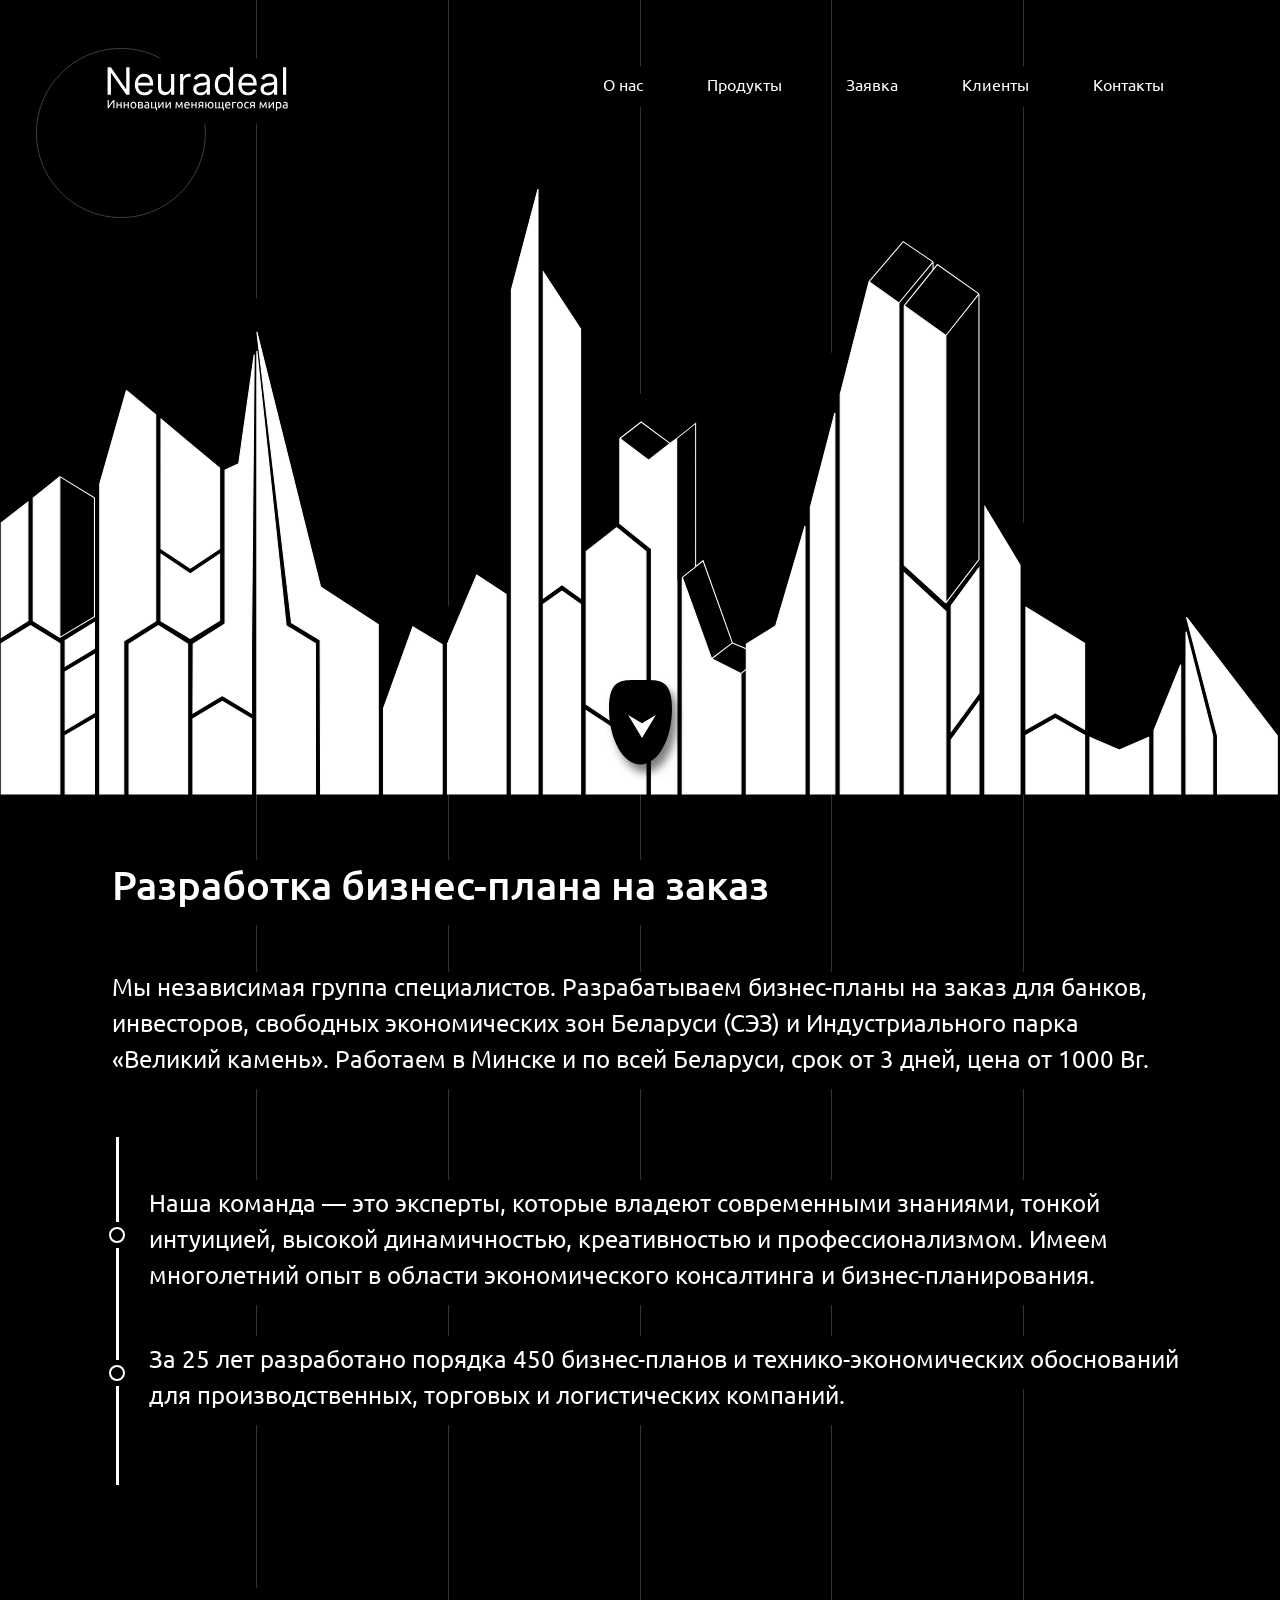
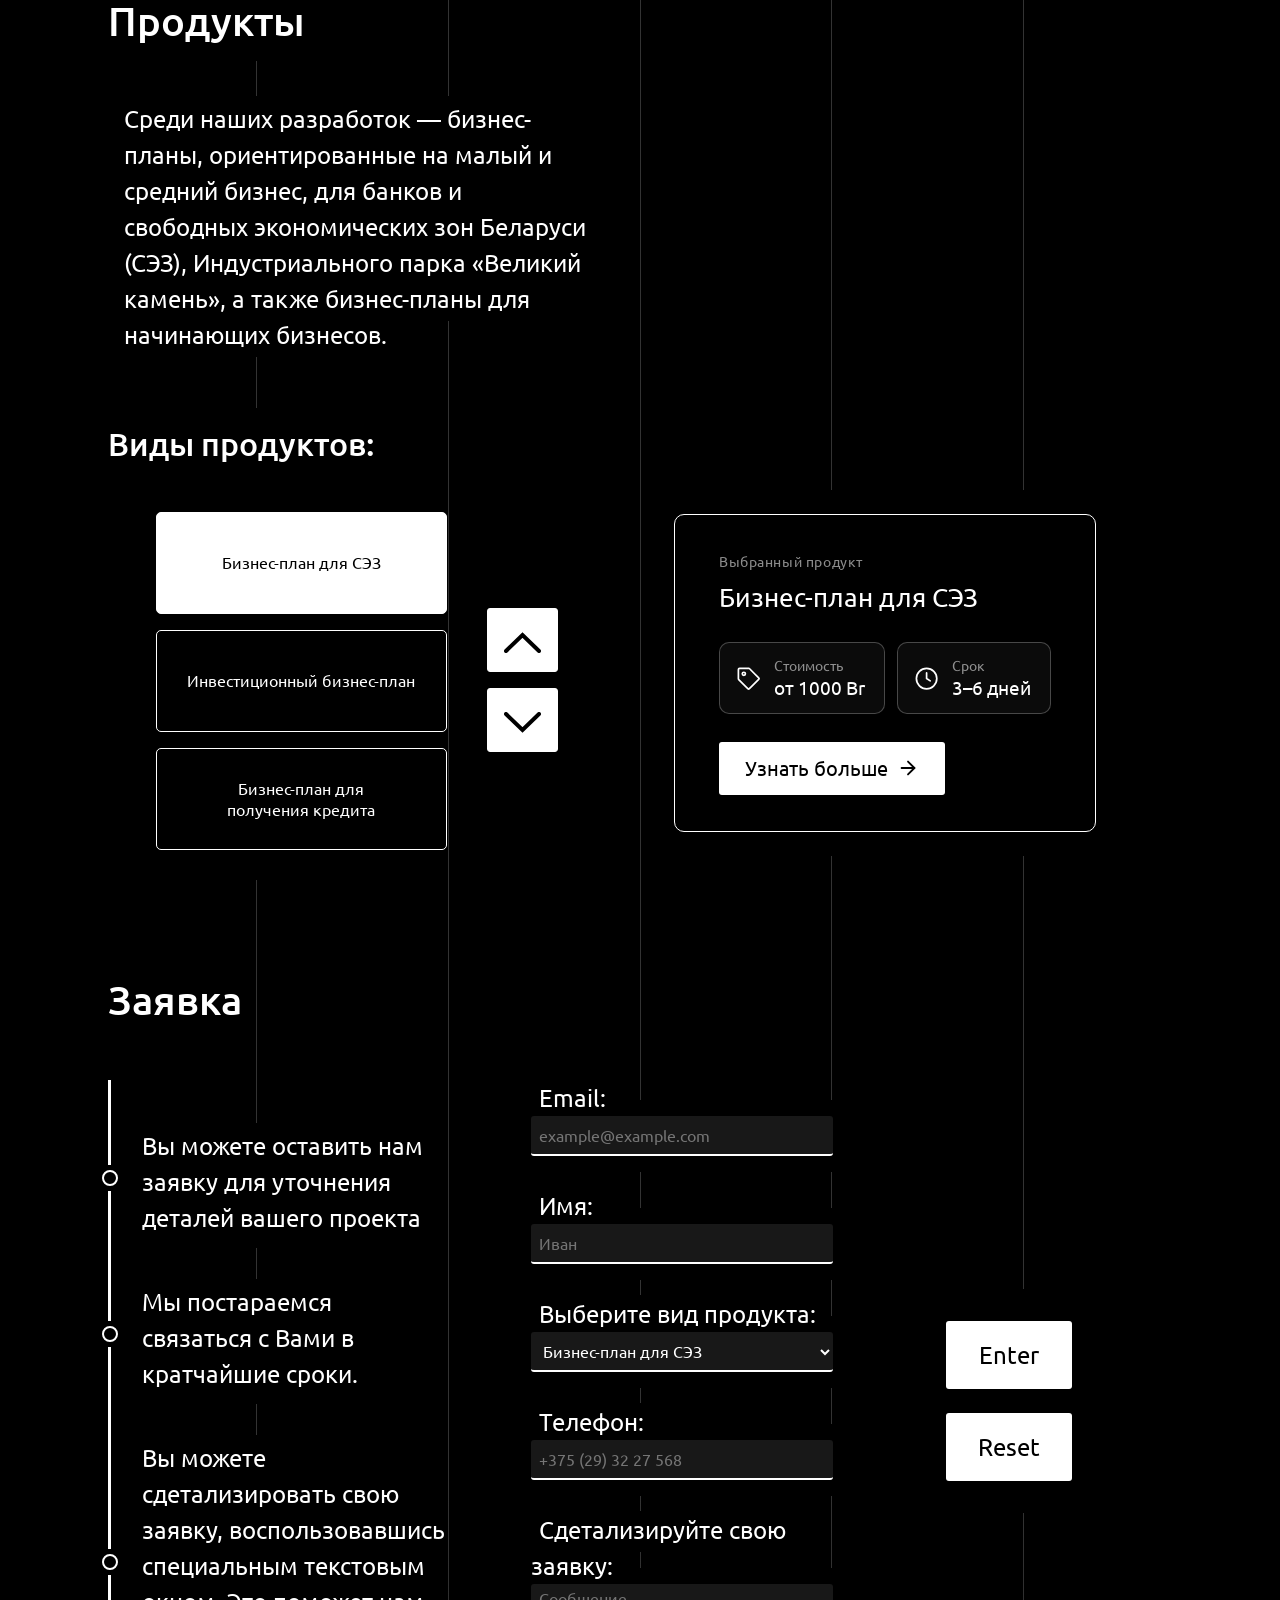
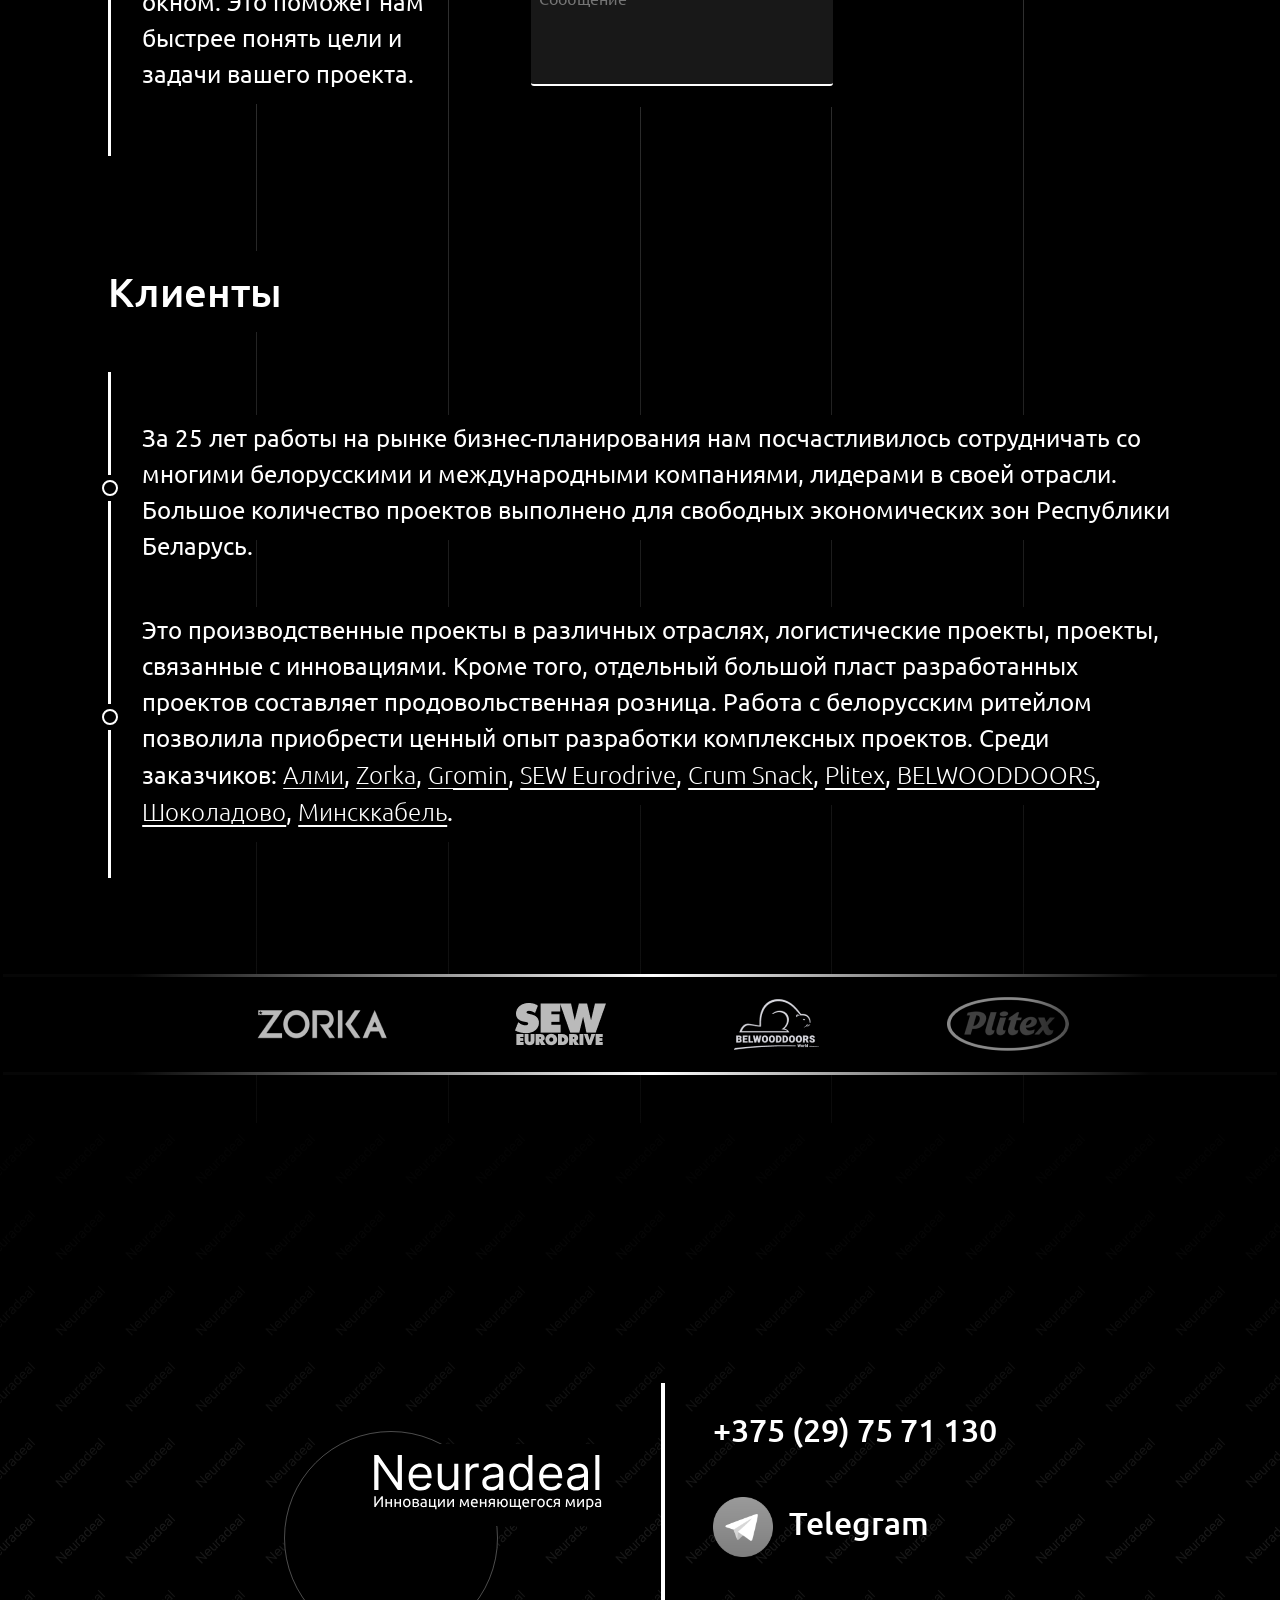
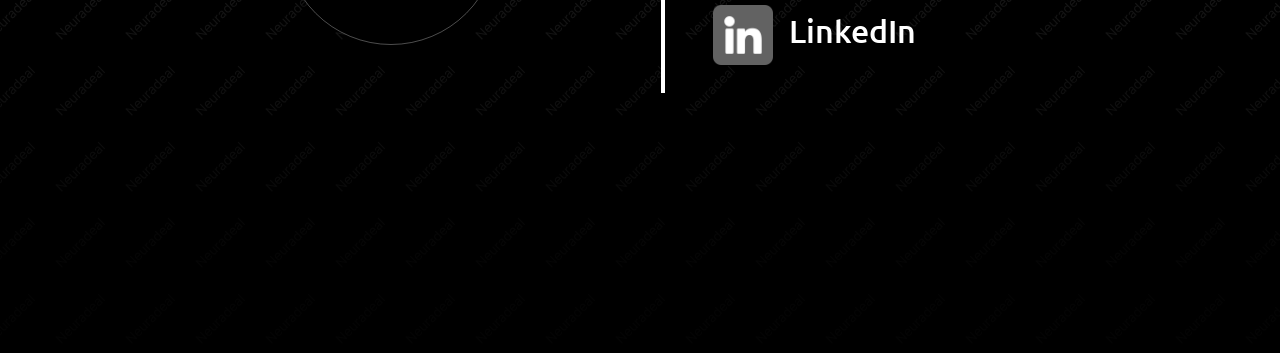
==== commit 9dab0502: "Add product pages with Minsk-targeted SEO, previews and breadcrumbs, and smooth out the slider, load" ====
--- a/index.html
+++ b/index.html
@@ -1,4 +1,4 @@
-    <!DOCTYPE html>
+<!DOCTYPE html>
 <html lang="ru" class="is-loading">
 <head>
     <meta charset="UTF-8">
@@ -24,142 +24,8 @@
     </script>
     <noscript><div><img src="https://mc.yandex.ru/watch/113521812" style="position:absolute; left:-9999px;" alt="" /></div></noscript>
     <!-- /Yandex.Metrika counter -->
-    <style>
-        html.is-loading,
-        html.is-loading body {
-            overflow: hidden !important;
-        }
-
-        #loader {
-            position: fixed;
-            top: 0;
-            left: 0;
-            right: 0;
-            z-index: 10000;
-            height: 100%;
-            height: 100dvh;
-            display: -webkit-box;
-            display: flex;
-            -webkit-box-orient: vertical;
-            -webkit-box-direction: normal;
-            flex-direction: column;
-            -webkit-box-align: center;
-            align-items: center;
-            -webkit-box-pack: center;
-            justify-content: center;
-            background: #000;
-            overflow: hidden;
-            -webkit-transform: translate3d(0, 0, 0);
-            transform: translate3d(0, 0, 0);
-            -webkit-transition: -webkit-transform 0.85s cubic-bezier(0.65, 0, 0.35, 1);
-            transition: transform 0.85s cubic-bezier(0.65, 0, 0.35, 1);
-        }
-
-        #loader img {
-            width: 280px;
-            max-width: 78vw;
-            height: auto;
-        }
-
-        @media screen and (max-width: 700px) {
-            #loader img {
-                width: 220px;
-                max-width: 68vw;
-            }
-        }
-
-        @media screen and (max-height: 520px) {
-            #loader img {
-                width: 180px;
-                max-width: 52vw;
-            }
-        }
-
-        #loader p {
-            position: absolute;
-            left: 0;
-            right: 0;
-            bottom: 16vh;
-            margin: 0;
-            text-align: center;
-            color: #4e4e4e;
-            font-family: Ubuntu, sans-serif;
-            font-size: 1rem;
-            font-weight: 400;
-            letter-spacing: 0.08em;
-            -webkit-animation: loaderTextColor 2.2s ease-in-out infinite;
-            animation: loaderTextColor 2.2s ease-in-out infinite;
-        }
-
-        #loader .loader-dots {
-            display: inline-block;
-            width: 1.5em;
-            text-align: left;
-        }
-
-        #loader .loader-dots span {
-            opacity: 0;
-            -webkit-animation: loaderDot 1.5s infinite;
-            animation: loaderDot 1.5s infinite;
-        }
-
-        #loader .loader-dots span:nth-child(2) {
-            -webkit-animation-delay: 0.25s;
-            animation-delay: 0.25s;
-        }
-
-        #loader .loader-dots span:nth-child(3) {
-            -webkit-animation-delay: 0.5s;
-            animation-delay: 0.5s;
-        }
-
-        @-webkit-keyframes loaderTextColor {
-            0%, 100% { color: #4e4e4e; }
-            50% { color: #d4d4d4; }
-        }
-
-        @keyframes loaderTextColor {
-            0%, 100% { color: #4e4e4e; }
-            50% { color: #d4d4d4; }
-        }
-
-        @-webkit-keyframes loaderDot {
-            0%, 20% { opacity: 0; }
-            35%, 100% { opacity: 1; }
-        }
-
-        @keyframes loaderDot {
-            0%, 20% { opacity: 0; }
-            35%, 100% { opacity: 1; }
-        }
-
-        #loader.is-done {
-            -webkit-transform: translate3d(0, -100%, 0);
-            transform: translate3d(0, -100%, 0);
-            pointer-events: none;
-        }
-
-        @media (prefers-reduced-motion: reduce) {
-            #loader {
-                -webkit-transition: none;
-                transition: none;
-            }
-
-            #loader p,
-            #loader .loader-dots span {
-                -webkit-animation: none;
-                animation: none;
-            }
-
-            #loader p {
-                color: #b5b5b5;
-            }
-
-            #loader .loader-dots span {
-                opacity: 1;
-            }
-        }
-    </style>
+    <link rel="stylesheet" href="./styles/loader.css">
+    <noscript><style>html.is-loading, html.is-loading body { overflow: auto !important; } #loader { display: none; }</style></noscript>
     <link rel="preload" as="image" href="./images/Logo.svg">
     <link rel="preconnect" href="https://fonts.googleapis.com">
     <link rel="preconnect" href="https://fonts.gstatic.com" crossorigin>
@@ -179,7 +45,7 @@
     <script defer src="https://gcore.jsdelivr.net/npm/bootstrap@5.3.1/dist/js/bootstrap.bundle.min.js" integrity="sha384-HwwvtgBNo3bZJJLYd8oVXjrBZt8cqVSpeBNS5n7C8IVInixGAoxmnlMuBnhbgrkm" crossorigin="anonymous"></script>
 
     <title>Заказать разработку бизнес-плана в Минске — Neuradeal</title>
-    <meta name="description" content="Закажите разработку бизнес-плана для банка, СЭЗ и инвесторов в Минске и по всей Беларуси. 25 лет опыта, больше 450 проектов, срок от 5 дней, цена от 1000 Br.">
+    <meta name="description" content="Закажите разработку бизнес-плана для банка, СЭЗ и инвесторов в Минске и по всей Беларуси. 25 лет опыта, больше 450 проектов, срок от 3 дней, цена от 1000 Br.">
     <link rel="canonical" href="https://neuradeal.com/">
     <meta name="robots" content="index, follow">
     <meta property="og:type" content="website">
@@ -187,17 +53,24 @@
     <meta property="og:site_name" content="Neuradeal">
     <meta property="og:url" content="https://neuradeal.com/">
     <meta property="og:title" content="Заказать разработку бизнес-плана в Минске — Neuradeal">
-    <meta property="og:description" content="Закажите разработку бизнес-плана для банка, СЭЗ и инвесторов в Минске и по всей Беларуси. 25 лет опыта, больше 450 проектов, срок от 5 дней, цена от 1000 Br.">
-    <meta property="og:image" content="https://neuradeal.com/favicon.png">
+    <meta property="og:description" content="Закажите разработку бизнес-плана для банка, СЭЗ и инвесторов в Минске и по всей Беларуси. 25 лет опыта, больше 450 проектов, срок от 3 дней, цена от 1000 Br.">
+    <meta property="og:image" content="https://neuradeal.com/images/og/home.png">
+    <meta property="og:image:type" content="image/png">
+    <meta property="og:image:width" content="1200">
+    <meta property="og:image:height" content="630">
+    <meta property="og:image:alt" content="Neuradeal — разработка бизнес-планов на заказ в Минске и по всей Беларуси">
+    <meta name="twitter:card" content="summary_large_image">
     <script type="application/ld+json">
     {
         "@context": "https://schema.org",
         "@type": "ProfessionalService",
+        "@id": "https://neuradeal.com/#organization",
         "name": "Neuradeal",
         "url": "https://neuradeal.com/",
         "telephone": "+375297571130",
-        "image": "https://neuradeal.com/favicon.png",
-        "description": "Разработка бизнес-планов на заказ в Минске и по всей Беларуси для банков, инвесторов, свободных экономических зон и Индустриального парка «Великий камень». 25 лет опыта, больше 450 проектов, срок от 5 дней, цена от 1000 Br.",
+        "image": "https://neuradeal.com/images/og/home.png",
+        "logo": "https://neuradeal.com/favicon.png",
+        "description": "Разработка бизнес-планов на заказ в Минске и по всей Беларуси для банков, инвесторов, свободных экономических зон и Индустриального парка «Великий камень». 25 лет опыта, больше 450 проектов, срок от 3 дней, цена от 1000 Br.",
         "areaServed": "BY",
         "inLanguage": "ru",
         "sameAs": [
@@ -212,43 +85,7 @@
         <img src="./images/Logo.svg" alt="">
         <p>Загрузка<span class="loader-dots" aria-hidden="true"><span>.</span><span>.</span><span>.</span></span></p>
     </div>
-    <script>
-        (function () {
-            var loader = document.getElementById('loader');
-            if (!loader) return;
-            var gone = false;
-
-            function removeLoader() {
-                document.documentElement.classList.remove('is-loading');
-                if (loader.parentNode) loader.parentNode.removeChild(loader);
-                window.dispatchEvent(new Event('loaderhidden'));
-            }
-
-            function finish() {
-                if (gone) return;
-                gone = true;
-                var reduce = false;
-                try {
-                    reduce = window.matchMedia('(prefers-reduced-motion: reduce)').matches;
-                } catch (err) {
-                    reduce = false;
-                }
-                if (reduce) {
-                    removeLoader();
-                    return;
-                }
-                loader.classList.add('is-done');
-                loader.addEventListener('transitionend', function (event) {
-                    if (event.target === loader) removeLoader();
-                });
-                setTimeout(removeLoader, 1100);
-            }
-
-            if (document.readyState === 'complete') finish();
-            else window.addEventListener('load', finish);
-            setTimeout(finish, 12000);
-        })();
-    </script>
+    <script src="./src/loader.js"></script>
     <div class="main" id="top">
         <div class="row m-0 justify-content-between" id="Nav">
             <div class="d-flex col-auto justify-content-start">
@@ -331,7 +168,7 @@
                 </h1>
                 <p class="text mt-5">
                     <span class="highlight pb-3 pe-3">
-                        Мы независимая группа специалистов. Разрабатываем бизнес-планы на заказ для банков, инвесторов, свободных экономических зон Беларуси (СЭЗ)  и Индустриального парка «Великий камень». Работаем в Минске и по всей Беларуси, срок от 5 дней, цена от 1000 Br.
+                        Мы независимая группа специалистов. Разрабатываем бизнес-планы на заказ для банков, инвесторов, свободных экономических зон Беларуси (СЭЗ) и Индустриального парка «Великий камень». Работаем в Минске и по всей Беларуси, срок от 3 дней, цена от 1000 Br.
                     </span>
                 </p>
                 <ul class="mt-4 pt-4 pb-5 ps-0 ms-1">
@@ -341,7 +178,7 @@
                         </div>
                         <div>
                             <span class="highlight pb-3 pt-2">
-                                Наша команда - это эксперты, которые владеют современными знаниями, тонкой интуицией, высокой динамичностью, креативностью и профессионализмом. Имеем многолетний опыт в области экономического консалтинга и бизнес-планирования.
+                                Наша команда — это эксперты, которые владеют современными знаниями, тонкой интуицией, высокой динамичностью, креативностью и профессионализмом. Имеем многолетний опыт в области экономического консалтинга и бизнес-планирования.
                             </span>
                         </div>
                     </li>
@@ -414,7 +251,7 @@
                         </h2>
                         <div class="mt-5 ms-3 text">
                             <span class="highlight pb-2 pt-2">
-                                Среди наших разработок Бизнес - планы: ориентированые на малый и средний бизнес, для банков и Свободных экономических зон Беларуси (СЭЗ), Индустриального парка «Великий камень», а также Бизнес - планы для начинающих бизнесов.
+                                Среди наших разработок — бизнес-планы, ориентированные на малый и средний бизнес, для банков и свободных экономических зон Беларуси (СЭЗ), Индустриального парка «Великий камень», а также бизнес-планы для начинающих бизнесов.
                             </span>
                         </div>
                         
@@ -430,20 +267,29 @@
                         <div class="mt-2">
                             <div class="d-flex align-items-center ms-5 p-0" id="con">
                                 <div class="slider" id="slider">
-                                    <div class="element selected" id="Slider1" tabindex="0">
-                                        <p>
-                                            Бизнес-план для СЭЗ
-                                        </p>
-                                    </div>
-                                    <div class="element" id="Slider2" tabindex="0">
-                                        <p>
-                                            Инвестиционный Бизнес-план
-                                        </p>
-                                    </div>
-                                    <div class="element" id="Slider3" tabindex="0">
-                                        <p>
-                                            Бизнес-план для получения кредита
-                                        </p>
+                                    <div class="slider-track" id="slider-track">
+                                        <div class="element selected" id="Slider1" tabindex="0">
+                                            <p><span class="text-nowrap">Бизнес-план</span> для СЭЗ</p>
+                                        </div>
+                                        <div class="element" id="Slider2" tabindex="0">
+                                            <p>Инвестиционный <span class="text-nowrap">бизнес-план</span></p>
+                                        </div>
+                                        <div class="element" id="Slider3" tabindex="0">
+                                            <p><span class="text-nowrap">Бизнес-план</span> для получения кредита</p>
+                                        </div>
+                                        <div class="element is-out" id="Slider4" tabindex="-1" inert>
+                                            <p>Food Cost &amp; Beverage Cost</p>
+                                            <p class="element-note">Расчет рентабельности для ресторанов и баров</p>
+                                        </div>
+                                        <div class="element is-out" id="Slider5" tabindex="-1" inert>
+                                            <p>Разработка финансово-экономической модели</p>
+                                        </div>
+                                        <div class="element is-out" id="Slider6" tabindex="-1" inert>
+                                            <p>Актуализация <span class="text-nowrap">бизнес-планов</span></p>
+                                        </div>
+                                        <div class="element is-out" id="Slider7" tabindex="-1" inert>
+                                            <p><span class="text-nowrap">Бизнес-план</span> развития</p>
+                                        </div>
                                     </div>
                                 </div>
                                 <div class="control-panel-slider p-3 ms-4" id="control-panel-slider">
@@ -468,42 +314,30 @@
                 </div>
             </div>
             <div class="d-flex wrap-2 flex-column justify-content-end align-items-center">
-                <div class="d-flex justify-content-center pb-4 pt-4" style="background: black;">
-                    <div class="d-flex info flex-column align-items-center">
-                        <div class="d-flex flex-column align-items-center">
-                            <h2 class="mb-4 mt-4 label">
-                                Информация о продуктах
-                            </h2>
-                            <div class="d-flex w-100 justify-content-between mt-5">
-                                <div class="">
-                                    <h4 class="mb-0">
-                                        Стоимость мин.
-                                    </h4>
-                                    <h2 class="mt-3" id="cost">
-                                        от 1000 Br
-                                    </h2>
-                                </div>
-                                <div class="">
-                                    <div class="d-flex align-items-center">
-                                        <object class="me-2" data="./images/Clock.svg"></object>
-                                        <h4 class="m-0">Время</h4>
-                                    </div>
-                                    <h2 class="mt-3" id="time">
-                                        5-10 д.
-                                    </h2>
-                                </div>
-                            </div>
-                        </div>
-                        <div class="d-flex attention justify-content-start">
-                            <div class="d-flex align-items-start">
-                                <object class="w-100" data="./images/symbol.svg"></object>
-                            </div>
-                            <div>
-                                <p class="mb-0">
-                                    Время и цена выполнения могут значительно варьироваться в зависимости от отрасли и требований, предъявляемых к Бизнес-плану.
+                <div class="d-flex w-100 justify-content-center pb-5 pt-5">
+                    <div class="d-flex info flex-column">
+                        <p class="info-eyebrow">Выбранный продукт</p>
+                        <h2 class="info-title" id="info-title" aria-live="polite">Бизнес-план для СЭЗ</h2>
+                        <div class="info-facts">
+                            <div class="info-fact">
+                                <svg viewBox="0 0 24 24" fill="none" stroke="currentColor" stroke-width="1.5" stroke-linecap="round" stroke-linejoin="round" aria-hidden="true"><path d="M3 12.2V4a1 1 0 0 1 1-1h8.2a1 1 0 0 1 .7.3l8 8a1 1 0 0 1 0 1.4l-8.2 8.2a1 1 0 0 1-1.4 0l-8-8a1 1 0 0 1-.3-.7z"/><circle cx="7.8" cy="7.8" r="1.4"/></svg>
+                                <p>
+                                    <span class="info-fact-label">Стоимость</span>
+                                    <span class="info-fact-value" id="cost">от 1000 Br</span>
                                 </p>
                             </div>
-                        </div>
+                            <div class="info-fact">
+                                <svg viewBox="0 0 24 24" fill="none" stroke="currentColor" stroke-width="1.5" stroke-linecap="round" stroke-linejoin="round" aria-hidden="true"><circle cx="12" cy="12" r="9"/><path d="M12 7v5l3.2 2"/></svg>
+                                <p>
+                                    <span class="info-fact-label">Срок</span>
+                                    <span class="info-fact-value" id="time">3–6 дней</span>
+                                </p>
+                            </div>
+                        </div>
+                        <a class="more-link" id="more-link" href="./biznes-plan-dlya-sez/">
+                            <span>Узнать больше</span>
+                            <svg width="22" height="22" viewBox="0 0 24 24" fill="none" stroke="currentColor" stroke-width="2" stroke-linecap="round" stroke-linejoin="round" aria-hidden="true"><path d="M5 12h14"/><path d="M12 5l7 7-7 7"/></svg>
+                        </a>
                     </div>
                 </div>
             </div>
@@ -544,7 +378,7 @@
                                 </div>
                                 <div>
                                     <span class="highlight pb-3 pt-2 text">
-                                        Вы можете cдетализировать свою заявку воспользовавшись специальным текстовым окном. Это поможет нам быстрее понять цели и задачи вашего проекта.
+                                        Вы можете сдетализировать свою заявку, воспользовавшись специальным текстовым окном. Это поможет нам быстрее понять цели и задачи вашего проекта.
                                     </span>
                                 </div>
                             </li>
@@ -553,6 +387,7 @@
                     <div class="col-8">
                         <div class="container">
                             <form action="https://formsubmit.co/341f9d7162977a25eed51b071af244e7" method="post" class="row">
+                                <input type="hidden" name="_next" value="https://neuradeal.com/thanks.html">
                                 <div class="col ms-5">
                                     <div class="mb-3">
                                         <span class="m-0 ms-2 highlight pb-2 pt-1 input-text">Email:</span>
@@ -567,26 +402,26 @@
                                         </div>
                                     </div>
                                     <div class="mb-3">
-                                        <span class="m-0 ms-2 highlight pb-2 pt-1 input-text">Выбeрите вид продукта:</span>
+                                        <span class="m-0 ms-2 highlight pb-2 pt-1 input-text">Выберите вид продукта:</span>
                                         <div class="in">
                                             <select name="Продукт" class="w-100 ps-2" id="dropdown">
                                                 <option>
                                                     Бизнес-план для СЭЗ
                                                 </option>
                                                 <option>
-                                                    Инвестиционный Бизнес-план
+                                                    Инвестиционный бизнес-план
                                                 </option>
                                                 <option>
                                                     Бизнес-план для получения кредита
                                                 </option>
                                                 <option>
-                                                    Food Cost & Baverage Cost
+                                                    Food Cost & Beverage Cost
                                                 </option>
                                                 <option> 
-                                                    Разработка Финансово-экономичесекой модели
+                                                    Разработка финансово-экономической модели
                                                 </option> 
                                                 <option>    
-                                                    Актуализация Бизнес-планов
+                                                    Актуализация бизнес-планов
                                                 </option>
                                                 <option>
                                                     Бизнес-план развития
@@ -637,7 +472,7 @@
                         </div>
                         <div>
                             <span class="highlight pb-3 pt-2">
-                                За 25 лет работы на рынке бизнес-планирования, нам посчастливилось сотрудничать со многими белорусскими и международными компаниями, лидерами в своей отрасли.  Большое количество проектов выполнено для свободных экономических зон Республики Беларусь. 
+                                За 25 лет работы на рынке бизнес-планирования нам посчастливилось сотрудничать со многими белорусскими и международными компаниями, лидерами в своей отрасли. Большое количество проектов выполнено для свободных экономических зон Республики Беларусь. 
                             </span>
                         </div>
                     </li>
@@ -647,7 +482,7 @@
                         </div>
                         <div>
                             <span class="highlight pb-3 pt-2">
-                                Это производственные проекты в различных отраслях, логистические проекты, проекты связанные с инновациями. Кроме того, отдельный большой пласт разработанных проектов составляет продовольственная розница. Работа с белорусским ритейлом позволила приобрести ценный опыт  разработки комплексных проектов. Среди заказчиков: <span class="clients-names">Алми</span>, <span class="clients-names">Zorka</span>, <span class="clients-names">Gromin</span>, <span class="clients-names">SEW Eurodrive</span>, <span class="clients-names">Crum Snack</span>, <span class="clients-names">Plitex</span>, <span class="clients-names">BELWOODDOORS</span>, <span class="clients-names">Шоколадово</span>, <span class="clients-names">Минсккабель</span>. 
+                                Это производственные проекты в различных отраслях, логистические проекты, проекты, связанные с инновациями. Кроме того, отдельный большой пласт разработанных проектов составляет продовольственная розница. Работа с белорусским ритейлом позволила приобрести ценный опыт разработки комплексных проектов. Среди заказчиков: <span class="clients-names">Алми</span>, <span class="clients-names">Zorka</span>, <span class="clients-names">Gromin</span>, <span class="clients-names">SEW Eurodrive</span>, <span class="clients-names">Crum Snack</span>, <span class="clients-names">Plitex</span>, <span class="clients-names">BELWOODDOORS</span>, <span class="clients-names">Шоколадово</span>, <span class="clients-names">Минсккабель</span>. 
                             </span>
                         </div>
                     </li>
@@ -757,7 +592,7 @@
                             <div class="me-3">
                                 <img class="w-100" src="./images/linkdin.svg" alt="">
                             </div>
-                            <h2>Linkdin</h2>
+                            <h2>LinkedIn</h2>
                         </a>
                     </div>
                 </div>
@@ -772,6 +607,8 @@
     <script src="./src/resetForm.js"></script>
     <script src="./src/ticker.js"></script>
     <script src="./src/scrollControl.js"></script>
+    <script src="./src/contactGoals.js"></script>
+    <script src="./src/localLinks.js"></script>
 </body>
 </html>
 
--- a/styles/loader.css
+++ b/styles/loader.css
@@ -0,0 +1,138 @@
+html {
+    scrollbar-gutter: stable;
+}
+
+html.is-loading,
+html.is-loading body {
+    overflow: hidden !important;
+}
+
+#loader {
+    position: fixed;
+    top: 0;
+    left: 0;
+    right: 0;
+    z-index: 10000;
+    height: 100%;
+    height: 100dvh;
+    display: -webkit-box;
+    display: flex;
+    -webkit-box-orient: vertical;
+    -webkit-box-direction: normal;
+    flex-direction: column;
+    -webkit-box-align: center;
+    align-items: center;
+    -webkit-box-pack: center;
+    justify-content: center;
+    background: #000;
+    overflow: hidden;
+    -webkit-transform: translate3d(0, 0, 0);
+    transform: translate3d(0, 0, 0);
+    -webkit-transition: -webkit-transform 0.85s cubic-bezier(0.65, 0, 0.35, 1);
+    transition: transform 0.85s cubic-bezier(0.65, 0, 0.35, 1);
+}
+
+#loader img {
+    width: 280px;
+    max-width: 78vw;
+    height: auto;
+}
+
+@media screen and (max-width: 700px) {
+    #loader img {
+        width: 220px;
+        max-width: 68vw;
+    }
+}
+
+@media screen and (max-height: 520px) {
+    #loader img {
+        width: 180px;
+        max-width: 52vw;
+    }
+}
+
+#loader p {
+    position: absolute;
+    left: 0;
+    right: 0;
+    bottom: 16vh;
+    margin: 0;
+    text-align: center;
+    color: #4e4e4e;
+    font-family: Ubuntu, sans-serif;
+    font-size: 1rem;
+    font-weight: 400;
+    letter-spacing: 0.08em;
+    -webkit-animation: loaderTextColor 2.2s ease-in-out infinite;
+    animation: loaderTextColor 2.2s ease-in-out infinite;
+}
+
+#loader .loader-dots {
+    display: inline-block;
+    width: 1.5em;
+    text-align: left;
+}
+
+#loader .loader-dots span {
+    opacity: 0;
+    -webkit-animation: loaderDot 1.5s infinite;
+    animation: loaderDot 1.5s infinite;
+}
+
+#loader .loader-dots span:nth-child(2) {
+    -webkit-animation-delay: 0.25s;
+    animation-delay: 0.25s;
+}
+
+#loader .loader-dots span:nth-child(3) {
+    -webkit-animation-delay: 0.5s;
+    animation-delay: 0.5s;
+}
+
+@-webkit-keyframes loaderTextColor {
+    0%, 100% { color: #4e4e4e; }
+    50% { color: #d4d4d4; }
+}
+
+@keyframes loaderTextColor {
+    0%, 100% { color: #4e4e4e; }
+    50% { color: #d4d4d4; }
+}
+
+@-webkit-keyframes loaderDot {
+    0%, 20% { opacity: 0; }
+    35%, 100% { opacity: 1; }
+}
+
+@keyframes loaderDot {
+    0%, 20% { opacity: 0; }
+    35%, 100% { opacity: 1; }
+}
+
+#loader.is-done {
+    -webkit-transform: translate3d(0, -100%, 0);
+    transform: translate3d(0, -100%, 0);
+    pointer-events: none;
+}
+
+@media (prefers-reduced-motion: reduce) {
+    #loader {
+        -webkit-transition: none;
+        transition: none;
+    }
+
+    #loader p,
+    #loader .loader-dots span {
+        -webkit-animation: none;
+        animation: none;
+    }
+
+    #loader p {
+        color: #b5b5b5;
+    }
+
+    #loader .loader-dots span {
+        opacity: 1;
+    }
+}
--- a/styles/style.css
+++ b/styles/style.css
@@ -42,6 +42,9 @@
 }
 
 .main {
+    position: relative;
+    overflow-x: hidden;
+    overflow-x: clip;
     min-height: 1000%;
     background:
         linear-gradient(180deg, rgba(255, 255, 255, 0.2) 60%, rgba(0, 0, 0, 0) 90%) calc(20*100%/100),
--- a/styles/slider.css
+++ b/styles/slider.css
@@ -1,94 +1,193 @@
-@keyframes moveUp {
-    0% { transform: translateY(0%); margin-top: 1rem; margin-bottom: 1rem; opacity: 1}
-    100% { transform: translateY(-100%); margin-top: 0rem; margin-bottom: 0rem; opacity: 0}
-}
-
-@keyframes moveNext {
-    0% { transform: translateY(0%) }
-    100% { transform: translateY(-100%) }
-}
-
-@keyframes moveLast {
-    0% { transform: translateY(0%); opacity: 0 }
-    100% { transform: translateY(-100%); opacity: 1 }
-}
-
-@keyframes moveFirst {
-    0% { transform: translateY(0%); margin-top: -6.3rem; opacity: 0 }
-    100% { transform: translateY(115%); margin-top: -6.3rem; opacity: 1 }
-}
-
-@keyframes moveNextDown {
-    0% { transform: translateY(0%) }
-    100% { transform: translateY(115%) }
-}
-
-@keyframes moveDown {
-    0% { transform: translateY(0%); margin-top: 1rem; margin-bottom: 1rem; opacity: 1}
-    100% { transform: translateY(100%); margin-top: 0rem; margin-bottom: 0rem; opacity: 0}
-}
-
 .info {
-    background: black;
+    position: relative;
+    width: fit-content;
+    max-width: 100%;
+    align-items: flex-start;
+    padding: 2.25rem 2.75rem;
     border: 1px solid white;
     border-radius: 10px;
-    width: 85%;
     background: black;
-}
-
-.attention {
-    width: 82%;
-    background: rgba(19, 19, 19, 0.91);
+    box-shadow: 0 0 0 1.5rem #000;
+}
+
+.info-eyebrow {
+    margin: 0 0 .5rem;
+    color: rgba(255, 255, 255, .55);
+    font-size: .9rem;
+    letter-spacing: .04em;
+}
+
+.info-title {
+    width: 0;
+    min-width: 100%;
+    margin: 0 0 1.75rem;
+    font-size: 1.75rem;
+    font-weight: 400;
+    line-height: 1.3;
+    text-align: left;
+}
+
+.info-title.is-changing {
+    animation: infoTitleIn 300ms ease;
+}
+
+@keyframes infoTitleIn {
+    from { opacity: 0; transform: translateY(6px) }
+    to { opacity: 1; transform: none }
+}
+
+@media (prefers-reduced-motion: reduce) {
+    .info-title.is-changing {
+        animation: none;
+    }
+}
+
+.info-facts {
+    display: flex;
+    flex-wrap: wrap;
+    justify-content: flex-start;
+    gap: .75rem;
+}
+
+.info-fact {
+    display: flex;
+    align-items: center;
+    gap: .75rem;
+    padding: .8rem 1.15rem .8rem .95rem;
+    border: 1px solid rgba(255, 255, 255, .25);
+    border-radius: 10px;
+    background: #0b0b0b;
+}
+
+.info-fact svg {
+    flex: none;
+    width: 1.7rem;
+    height: 1.7rem;
+}
+
+.info-fact p {
+    margin: 0;
+}
+
+.info-fact-label {
+    display: block;
+    color: rgba(255, 255, 255, .55);
+    font-size: .9rem;
+    line-height: 1.3;
+}
+
+.info-fact-value {
+    display: block;
+    font-size: 1.2rem;
+    line-height: 1.35;
+    white-space: nowrap;
+}
+
+.more-link {
+    display: inline-flex;
+    align-items: center;
     justify-content: center;
-    align-items: start;
-    border-radius: 10px;
-    padding-top: 1rem;
-    padding-bottom: 1rem;
-    margin-top: 2rem;
-    margin-bottom: 2rem;
-}
-
-.attention div {
-    width: 96%;
-    margin-right: 1rem;
-}
-
-.attention div:first-child {
-    width: 4%;
-    margin-left: 1rem;
+    gap: .6rem;
+    margin: 1.75rem 0 0;
+    padding: .7rem 1.6rem;
+    border-radius: .185rem;
+    background: #fff;
+    color: #000;
+    font-size: 1.25rem;
+    text-decoration: none;
+    transition: background-color .2s;
+}
+
+.more-link svg {
+    flex: none;
+    transition: transform .2s;
+}
+
+.more-link:hover {
+    background: #dcdcdc;
+    color: #000;
+}
+
+.more-link:hover svg {
+    transform: translateX(4px);
+}
+
+@media screen and (max-width: 700px) {
+    .more-link {
+        margin: 1.25rem 0 0;
+        padding: .65rem 1.3rem;
+        font-size: 1.1rem;
+    }
 }
 
 .slider {
-    width: 60%;
+    flex: 1 1 auto;
+    min-width: 0;
+    max-width: 24rem;
     height: 400px;
-    font-size: 1.25rem;
+    font-size: 1.2rem;
     background: black;
     padding-top: 1rem;
     padding-bottom: 2rem; 
-}
-
-.slider div p:nth-child(2) {
-    font-size: 0.9rem;
+    overflow: hidden;
+    overflow: clip;
+    overflow-anchor: none;
+}
+
+.slider-track {
+    --first: 0;
+    display: flex;
+    flex-direction: column;
+    gap: 1rem;
+    height: 100%;
+    margin-top: 1rem;
+    transform: translate3d(0, calc(var(--first) * (-29% - 1rem)), 0);
+    transition: transform 300ms ease;
 }
 
 .element {
+    flex: none;
+    gap: .3rem;
     text-align: center;
     border: 1px solid white;
     border-radius: 5px;
-    margin-top: 1rem;
-    margin-bottom: 1rem;
-    padding-left: 1rem;
-    padding-right: 1rem;
+    padding-left: 1.75rem;
+    padding-right: 1.75rem;
     height: 29%!important;
     display: flex;
     flex-direction: column;
     justify-content: center;
     align-items: center;    
-    background: black
+    background: black;
+    transition: opacity 300ms ease;
+}
+
+.element.is-out {
+    opacity: 0;
+    pointer-events: none;
+}
+
+@media (prefers-reduced-motion: reduce) {
+    .slider-track,
+    .element {
+        transition: none;
+    }
 }
 
 .element p {
     margin-bottom: 0;
+    line-height: 1.3;
+    text-wrap: balance;
+}
+
+#slider span {
+    font-size: inherit;
+}
+
+.element .element-note {
+    font-size: .72em;
+    line-height: 1.35;
+    opacity: .7;
 }
 
 .element:hover {
@@ -132,11 +231,6 @@
     color: black;
 }
 
-.selected:hover {
-    background: rgb(255, 49, 49);
-    border: 1px solid rgb(255, 49, 49);
-}
-
 #products .wrap-1 {
     width: 45%!important;
 }
@@ -146,40 +240,31 @@
 }
 
 @media screen and (max-width: 1370px) {
-    #slider {
-        font-size: 0.8rem;
-    }
-
-    .slider div p:nth-child(2) {
-        font-size: 0.8rem;
-    }
-
-    #products .info h4 {
-        font-size: 1.25rem!important
-    }
-
-    #products .info h2 {
-        font-size: 1.5rem!important;
-    }
-
-    #products .info div:first-child div {
-        margin: 0!important;
-    }
-
-    #products .attention div:last-child:has(object) {
-        font-size: 0.8rem!important;
-    }
-
-    .attention {
-        margin-top: 1rem;
+    .slider {
+        font-size: 1rem;
+    }
+
+    .element {
+        padding-left: 1.25rem;
+        padding-right: 1.25rem;
+    }
+
+    .info-title {
+        font-size: 1.6rem;
+    }
+}
+
+@media screen and (max-width: 1200px) {
+    #con {
+        margin-left: 0!important;
+    }
+
+    .slider {
+        font-size: .95rem;
     }
 }
 
 @media screen and (max-width: 1000px) {
-    .slider div p:nth-child(2) {
-        font-size: 0.9rem;
-    }
-    
     .wrap-1:first-child {
         width: 100%;
     }
@@ -188,27 +273,30 @@
         margin-right: 0!important;
     }
 
-    .info {
-        width: 100%;
-    }
-
     #products .sub-wrap:last-child div div {
         flex-direction: column;
     }
 
     .slider {
-        width: 100%!important;
-        font-size: 1.25rem!important;
-    }
-
-    .control-panelslider button {
+        flex: none;
+        width: 100%;
+        max-width: none;
+        font-size: 1.15rem;
+    }
+
+    .element {
+        padding-left: 2rem;
+        padding-right: 2rem;
+    }
+
+    .control-panel-slider button {
         margin-bottom: 0!important;
         width: 100%;
     }
     
     .control-panel-slider div {
         width: 40%;
-        padding-top: 2rem;
+        padding-top: 0;
         padding-bottom: 2rem;
         background: black 
     }
@@ -220,16 +308,20 @@
         display: flex;
         flex-direction: row!important;
         justify-content: space-between;
-        margin-top: 3rem; 
+        margin-top: 0; 
         margin-bottom: 3rem;
     }
 
     #con .control-panel-slider {
+        margin-top: .75rem;
         margin-left: 0!important;
-    }
-
-    #con {
-        margin-left: 0!important;
+        padding: 0!important;
+    }
+
+    #products #con {
+        max-width: 30rem;
+        margin-left: auto!important;
+        margin-right: auto!important;
     }
 
     #products {
@@ -256,50 +348,77 @@
         width: 100%!important;
     }
 
-    #products .info h4 {
-        font-size: 1.5rem!important
-    }
-
-    #products .info h2 {
-        font-size: 2rem!important;
-    }
-    
-    #products div:has(object) p {
-        font-size: 1rem!important;
-    }
+    .info {
+        width: 100%;
+        max-width: 30rem;
+        padding-left: 3rem;
+        padding-right: 3rem;
+        align-items: center;
+        text-align: center;
+    }
+
+    .info-title {
+        text-align: center;
+    }
+
+    .info-facts {
+        justify-content: center;
+    }
+
+    .info-fact {
+        text-align: left;
+    }
+
 }
 
 @media screen and (max-width: 700px) {
-    #products .info h4 {
-        font-size: 1.25rem!important
-    }
-
-    #products .info h2 {
-        font-size: 1.7rem!important;
-    }
-
-    #products div:has(object) p {
-        font-size: 1rem!important;
-    }
-    
-    .attention div:first-child {
-        margin-right: 0.5rem!important;
-    }
-
-    .attention {
-        padding-top: 0.9rem!important;
-        padding-bottom: 0.9rem!important;
-        width: 90%!important;
-    }
-
-    .attention div {
-        width: 95%;
-        margin-right: 1rem;
-    }
-    
-    .attention div:first-child {
-        width: 5%;
-        margin-left: 1rem;
+    #products #con {
+        max-width: none;
+    }
+
+    .slider {
+        font-size: 1.05rem;
+    }
+
+    .element {
+        padding-left: 1.5rem;
+        padding-right: 1.5rem;
+    }
+
+    .info {
+        max-width: 100%;
+        padding: 1.75rem 1.75rem;
+    }
+
+    .info-eyebrow {
+        font-size: .8rem;
+    }
+
+    .info-title {
+        margin-bottom: 1.25rem;
+        font-size: 1.35rem;
+    }
+
+    .info-facts {
+        gap: .5rem;
+    }
+
+    .info-fact {
+        gap: .6rem;
+        padding: .6rem .9rem .6rem .75rem;
+    }
+
+    .info-fact svg {
+        width: 1.4rem;
+        height: 1.4rem;
+    }
+
+    .info-fact-label {
+        font-size: .75rem;
+    }
+
+    .info-fact-value {
+        font-size: 1rem;
     }
 
     .sub-wrap .row div span {
@@ -307,29 +426,23 @@
     }
 }
 
+@media screen and (max-width: 400px) {
+    .slider {
+        font-size: 1rem;
+    }
+
+    .element {
+        padding-left: 1.25rem;
+        padding-right: 1.25rem;
+    }
+}
+
 @media screen and (max-width: 550px) {
-    #products .attention {
-        margin-bottom: 1.5rem!important;
-    }
-
-    #products .attention p {
-        font-size: 0.9rem!important;
-    }
-
-    .slider {
-        font-size: 1rem!important;
-    }
-
     #products .wrap-2 {
         padding: 0;
     }
 
-    #products .wrap-2 div div div {
-        margin-left: 0.9rem;
-        margin-right: 0.9rem;
-    }
-
-    #products .info h2 {
-        font-size: 1.3rem!important;
-    }
-}
+    .info-title {
+        font-size: 1.25rem;
+    }
+}
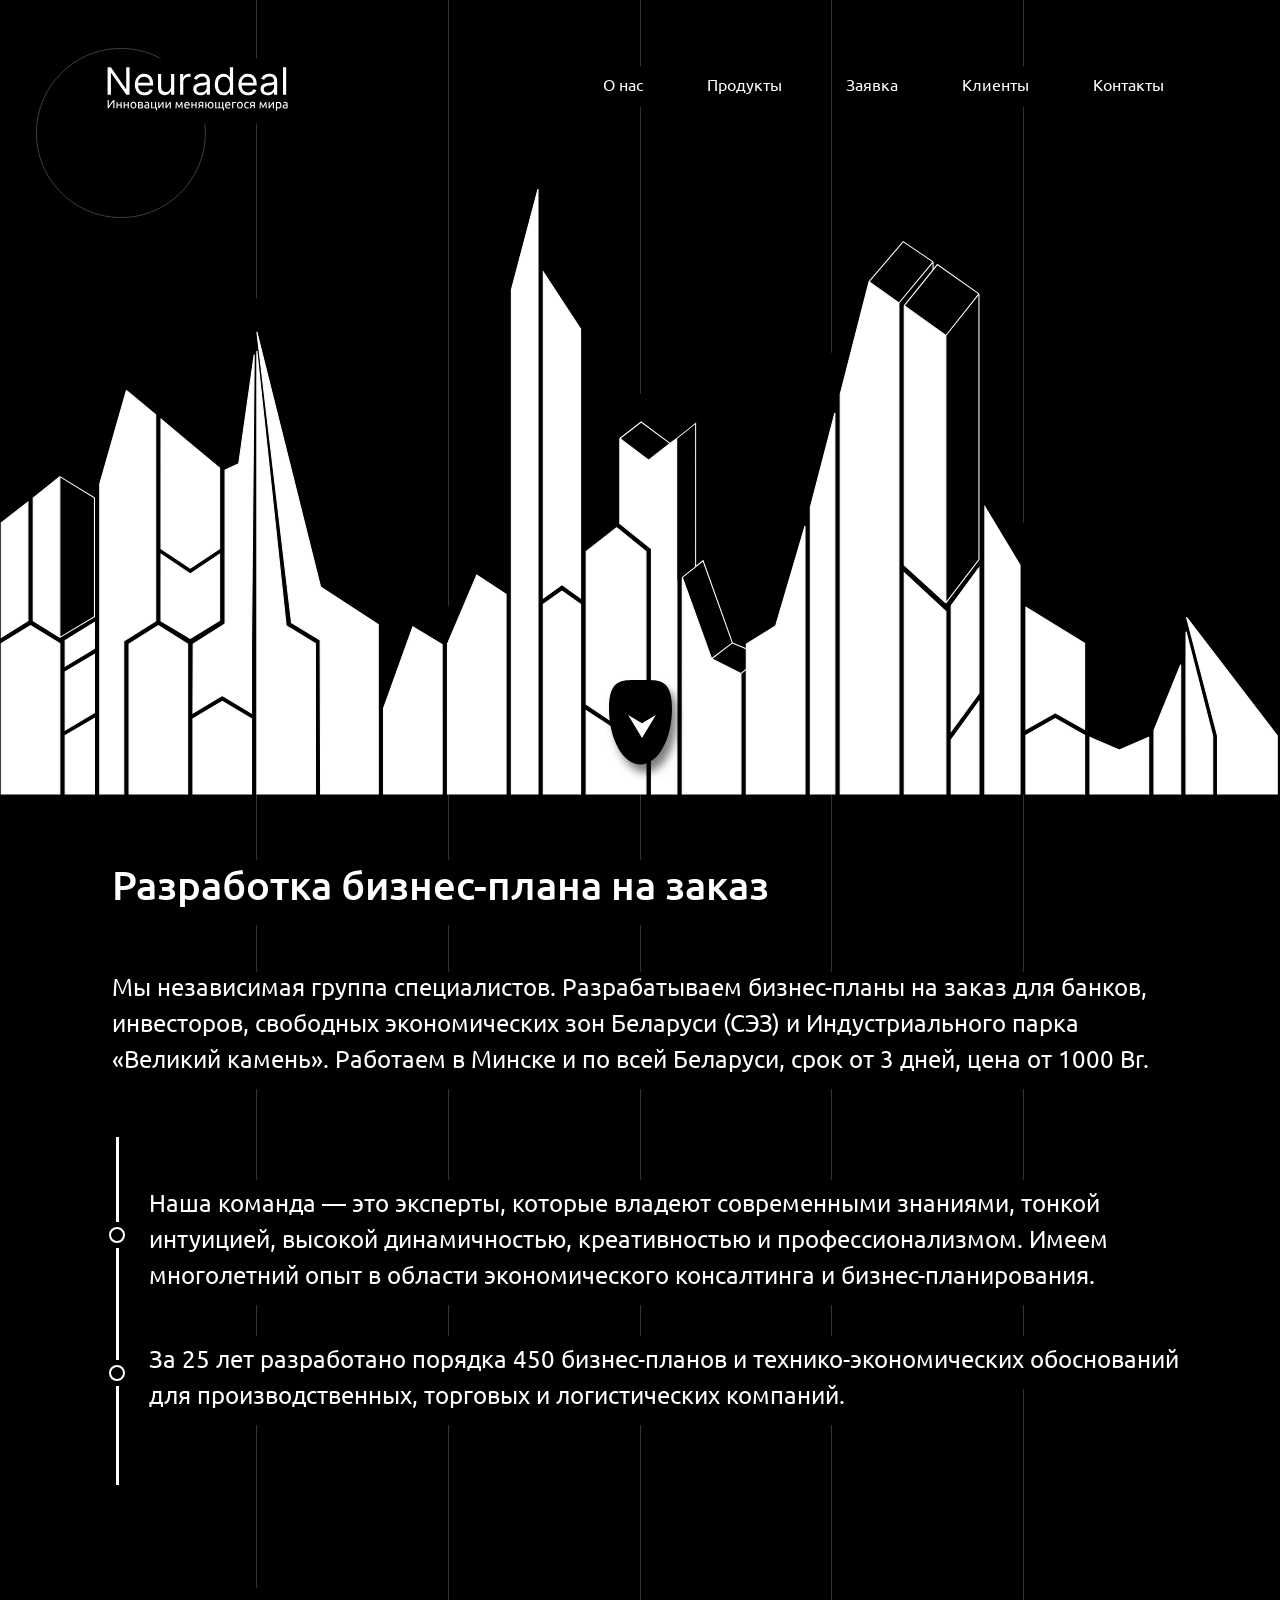
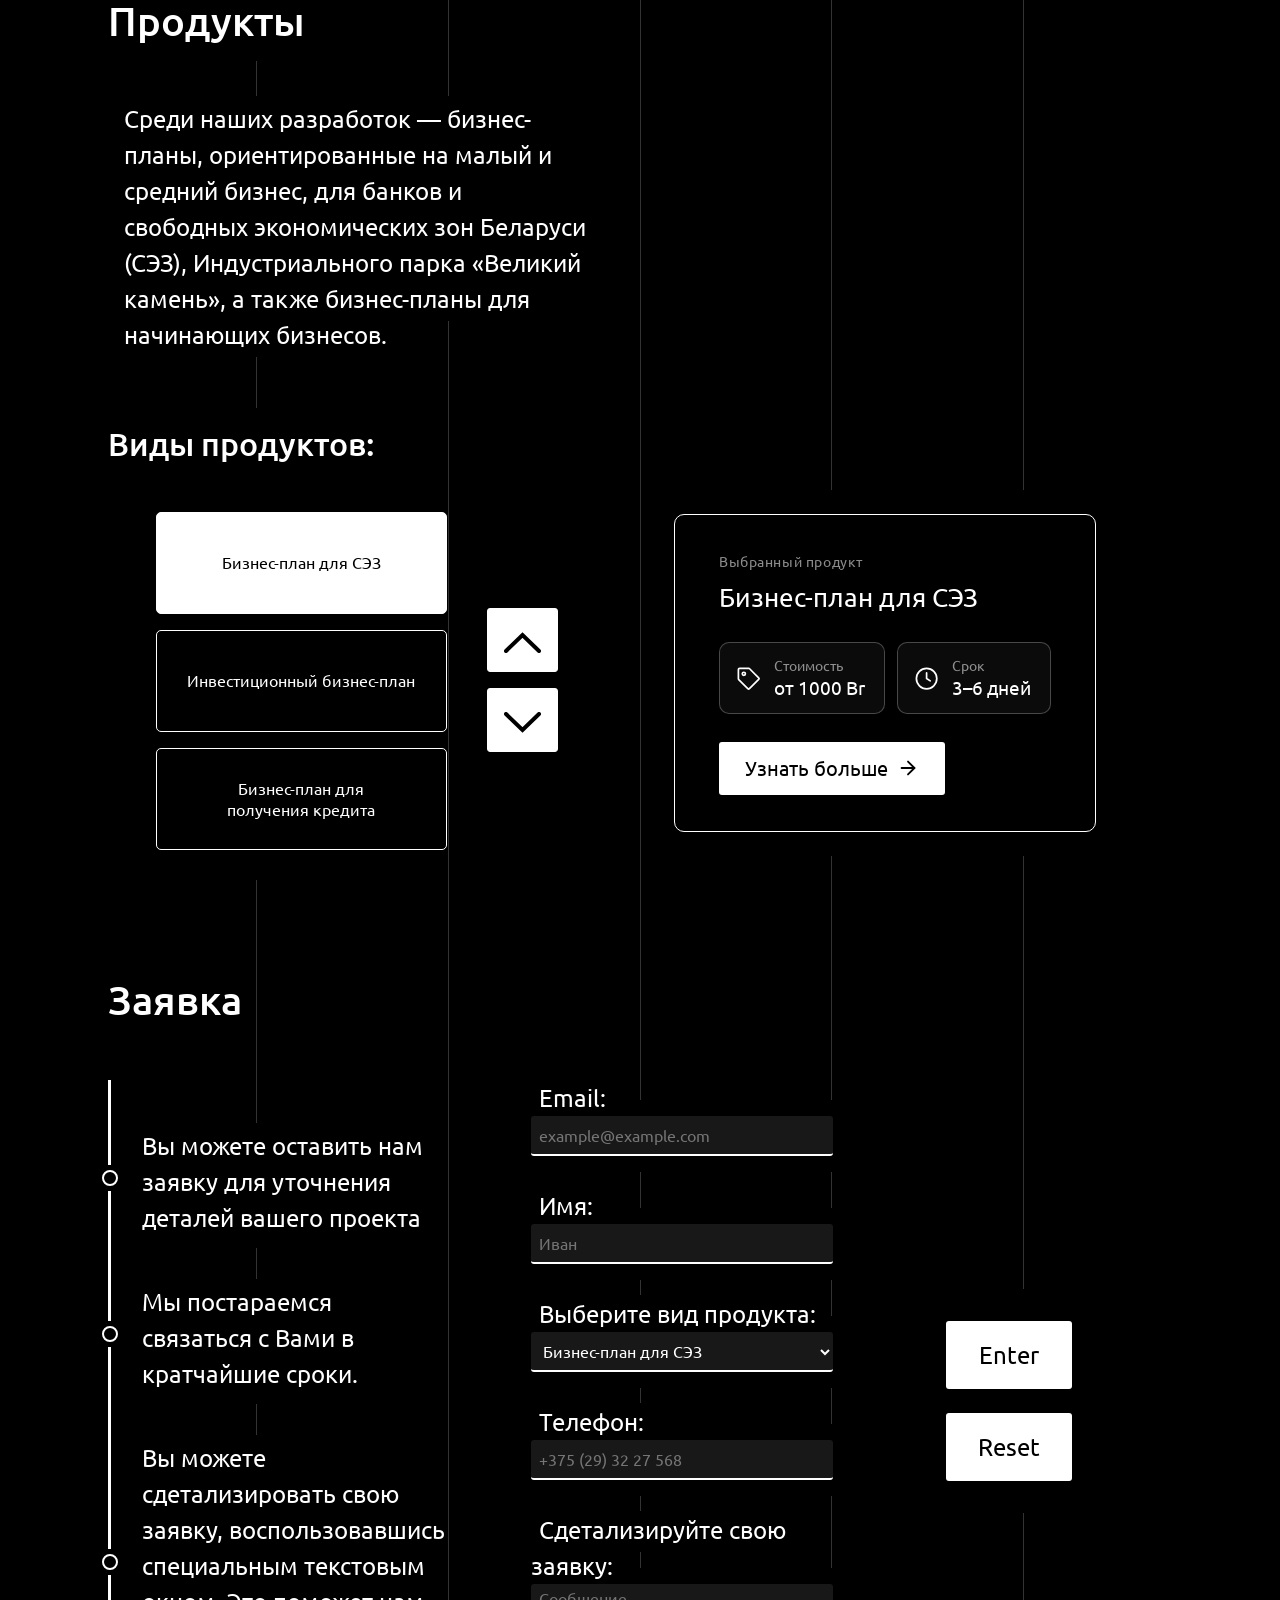
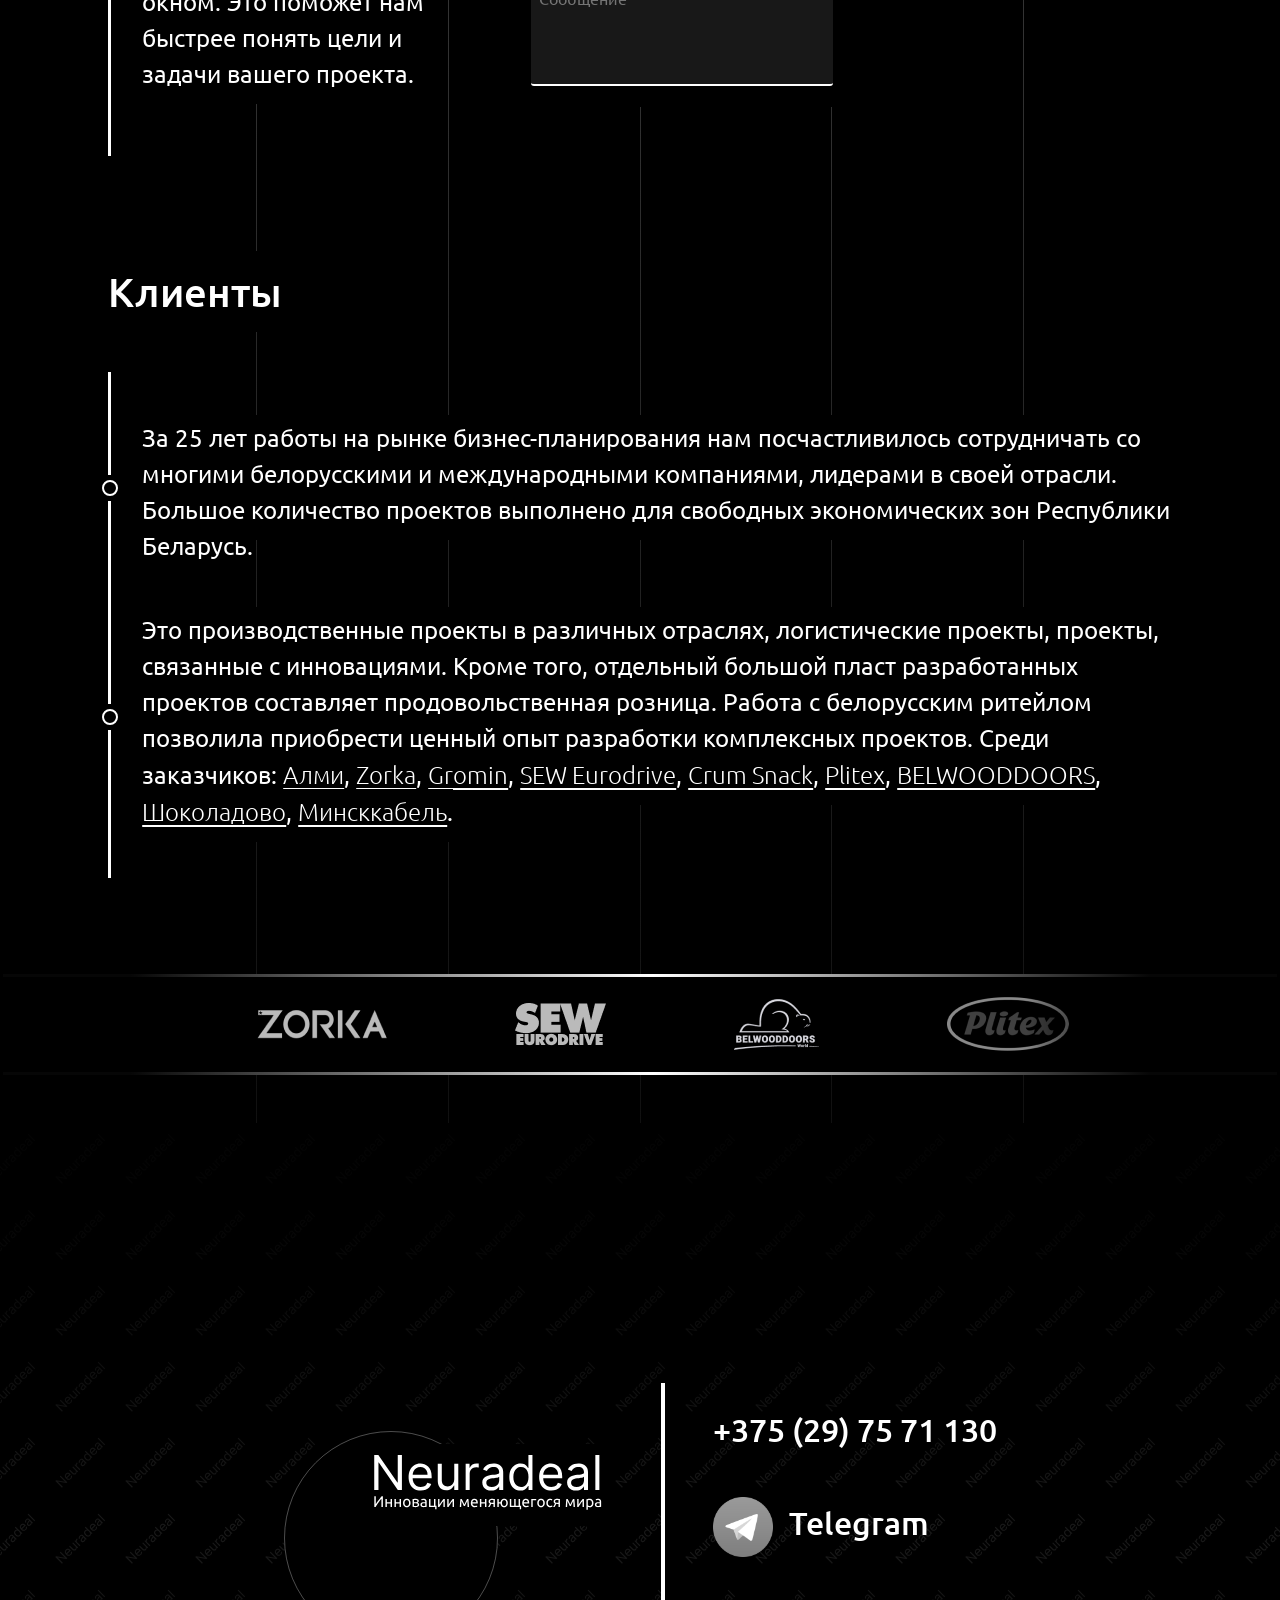
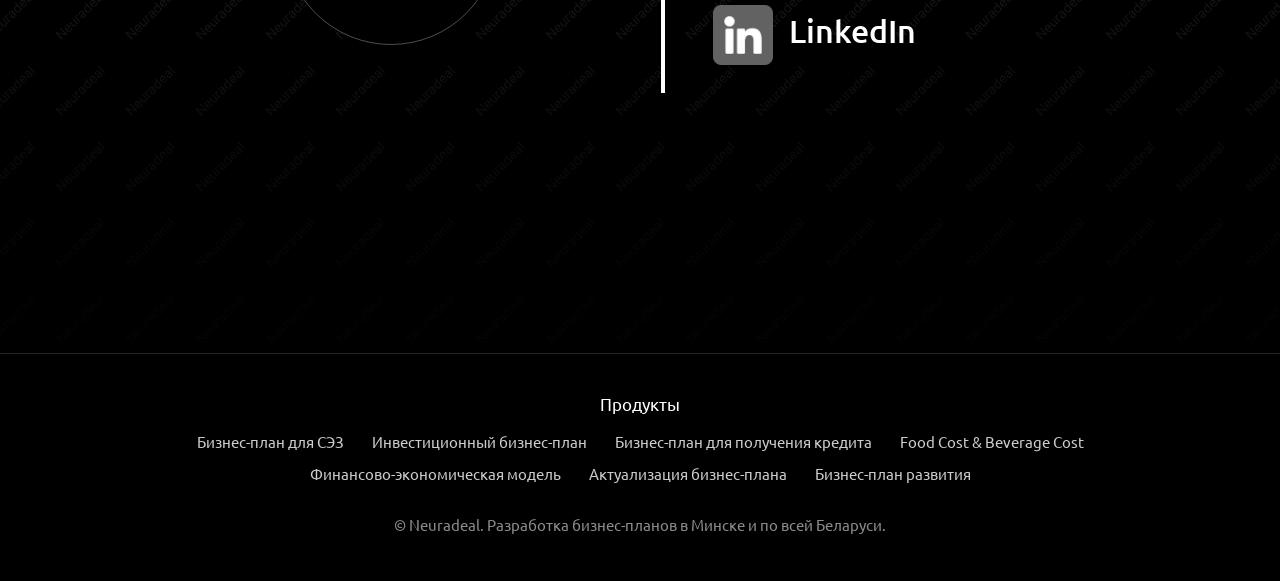
==== commit 6c49e2a8: "Link every product page from a home page footer so search engines can reach them without the JavaScr" ====
--- a/index.html
+++ b/index.html
@@ -598,6 +598,21 @@
                 </div>
             </div>
         </div>
+        <footer class="site-footer">
+            <nav aria-labelledby="footer-products-title">
+                <h2 id="footer-products-title">Продукты</h2>
+                <ul>
+                    <li><a href="./biznes-plan-dlya-sez/">Бизнес-план для СЭЗ</a></li>
+                    <li><a href="./investicionnyj-biznes-plan/">Инвестиционный бизнес-план</a></li>
+                    <li><a href="./biznes-plan-dlya-kredita/">Бизнес-план для получения кредита</a></li>
+                    <li><a href="./food-cost-beverage-cost/">Food Cost &amp; Beverage Cost</a></li>
+                    <li><a href="./finansovo-ekonomicheskaya-model/">Финансово-экономическая модель</a></li>
+                    <li><a href="./aktualizaciya-biznes-plana/">Актуализация бизнес-плана</a></li>
+                    <li><a href="./biznes-plan-razvitiya/">Бизнес-план развития</a></li>
+                </ul>
+            </nav>
+            <p>© Neuradeal. Разработка бизнес-планов в Минске и по всей Беларуси.</p>
+        </footer>
     </div>
 
     <script src="./src/script.js"></script>
--- a/styles/contacts.css
+++ b/styles/contacts.css
@@ -30,6 +30,51 @@
     filter: saturate(1);
 }
 
+.site-footer {
+    padding: 2.5rem 1.5rem 2.75rem;
+    border-top: 1px solid rgba(255, 255, 255, .15);
+    color: rgba(255, 255, 255, .55);
+    font-size: .95rem;
+    text-align: center;
+}
+
+.site-footer h2 {
+    margin: 0 0 1rem;
+    color: #fff;
+    font-size: 1.05rem;
+    font-weight: 400;
+}
+
+.site-footer ul {
+    display: flex;
+    flex-wrap: wrap;
+    justify-content: center;
+    gap: .6rem 1.75rem;
+    max-width: 62rem;
+    margin: 0 auto 1.75rem;
+    padding: 0;
+    border-left: 0;
+    font-size: inherit;
+    list-style: none;
+}
+
+.site-footer a {
+    color: rgba(255, 255, 255, .8);
+    text-decoration: none;
+    transition: color .2s;
+}
+
+.site-footer a:hover,
+.site-footer a:focus-visible {
+    color: #fff;
+    text-decoration: underline;
+    text-underline-offset: .2em;
+}
+
+.site-footer p {
+    margin: 0;
+}
+
 @media screen and (max-width: 800px) {    
     #contacts-content {
         flex-direction: column!important;
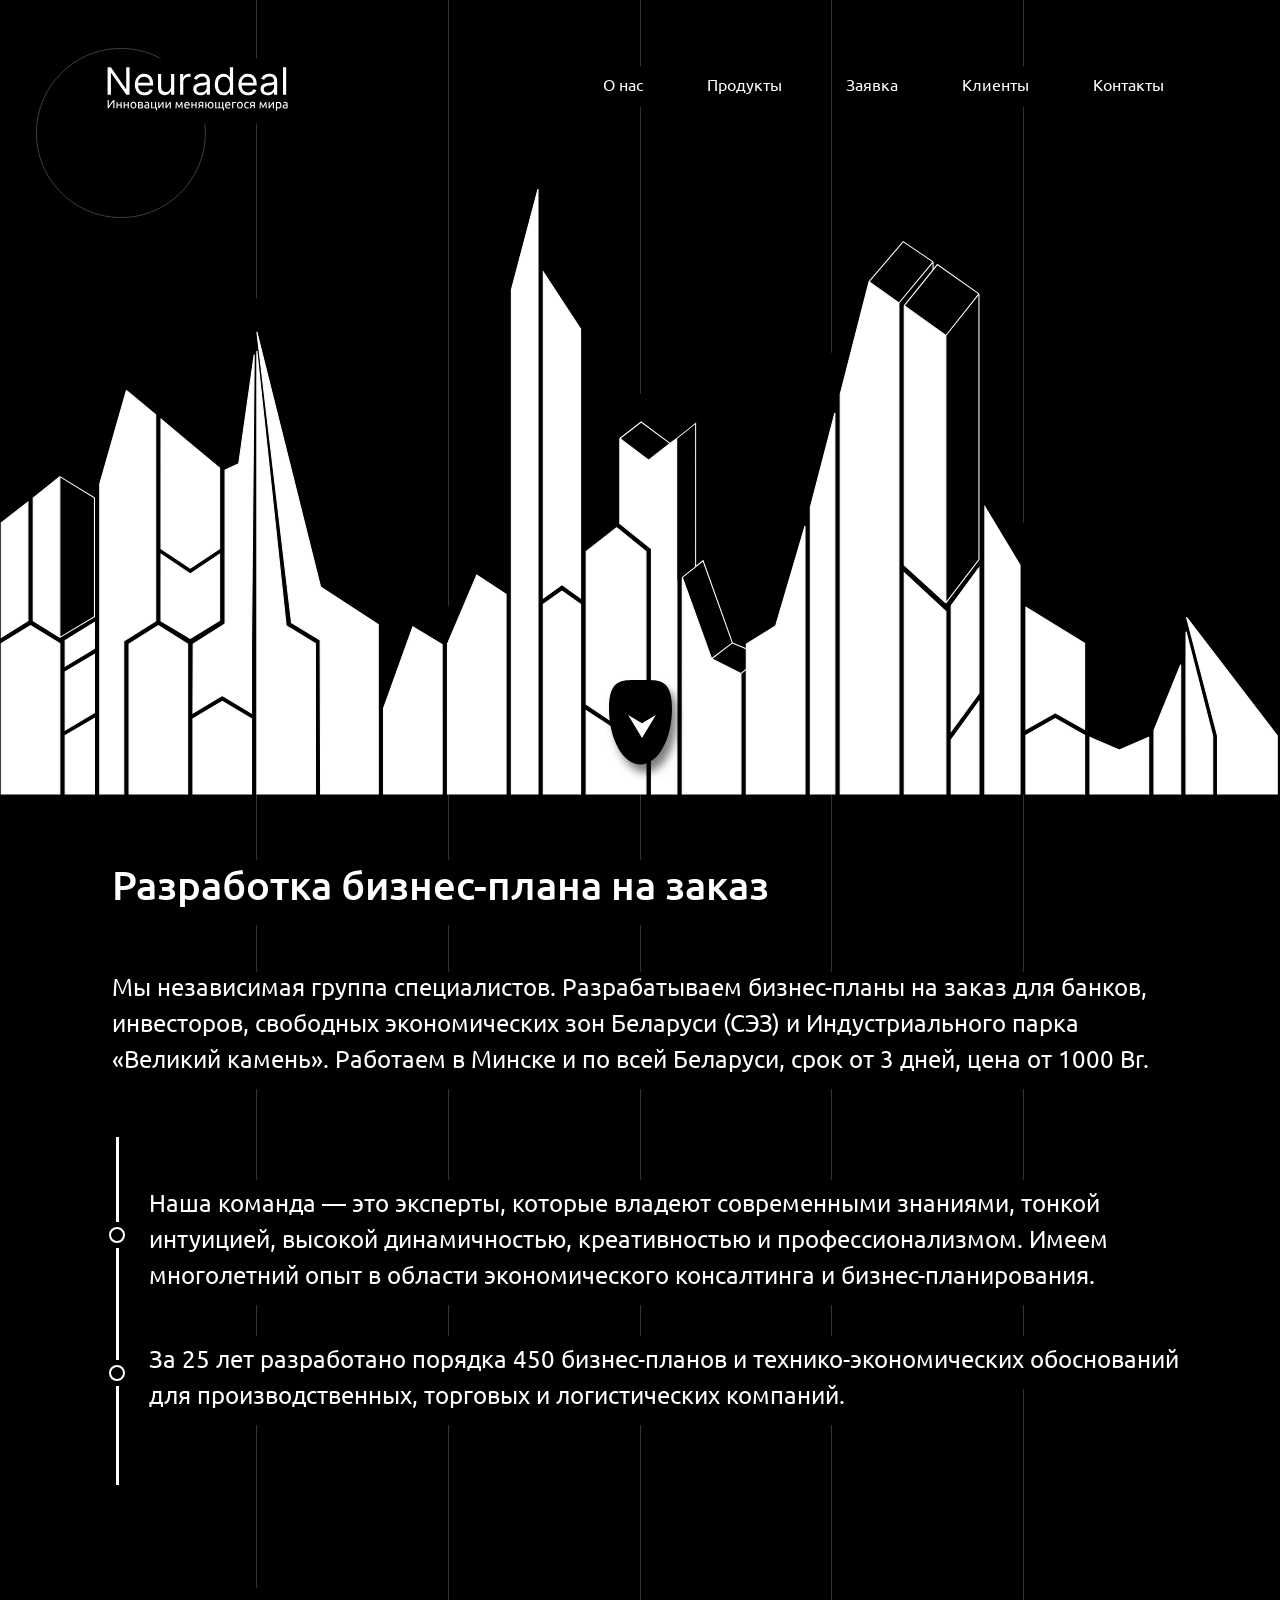
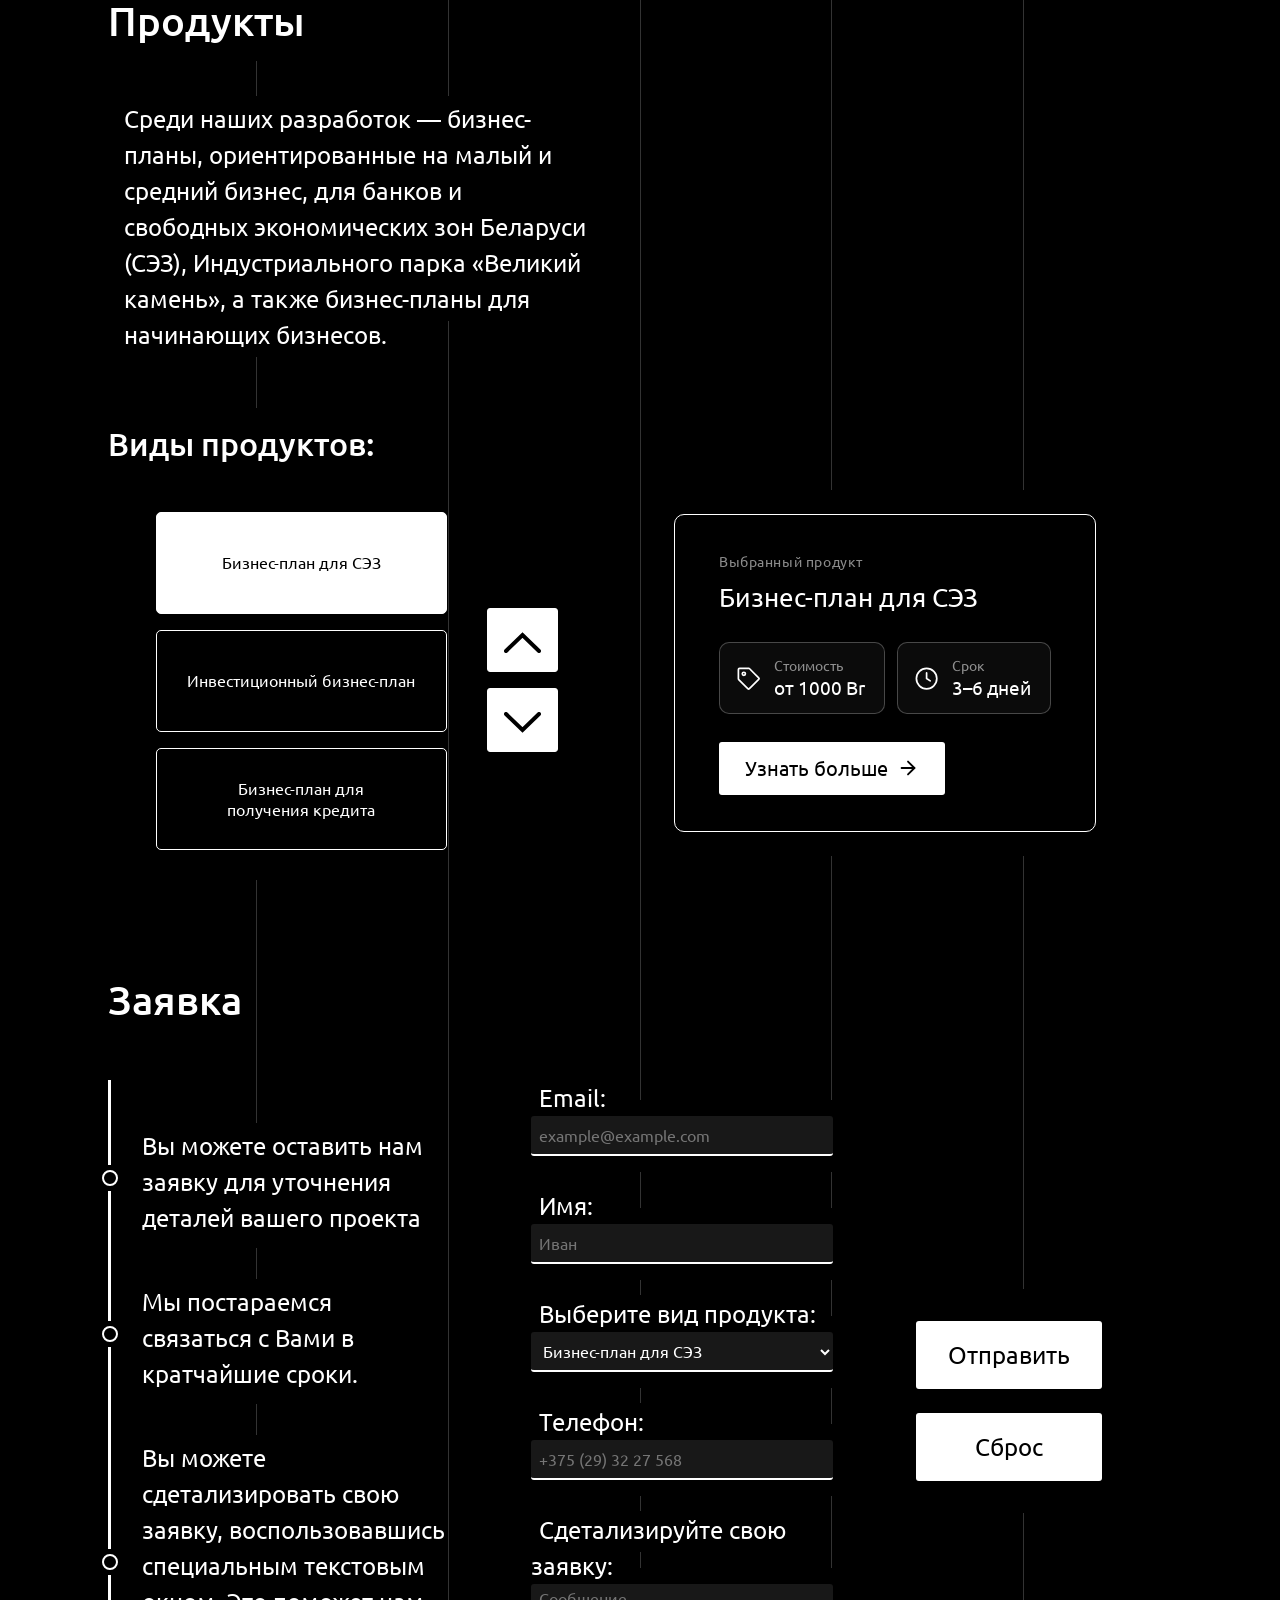
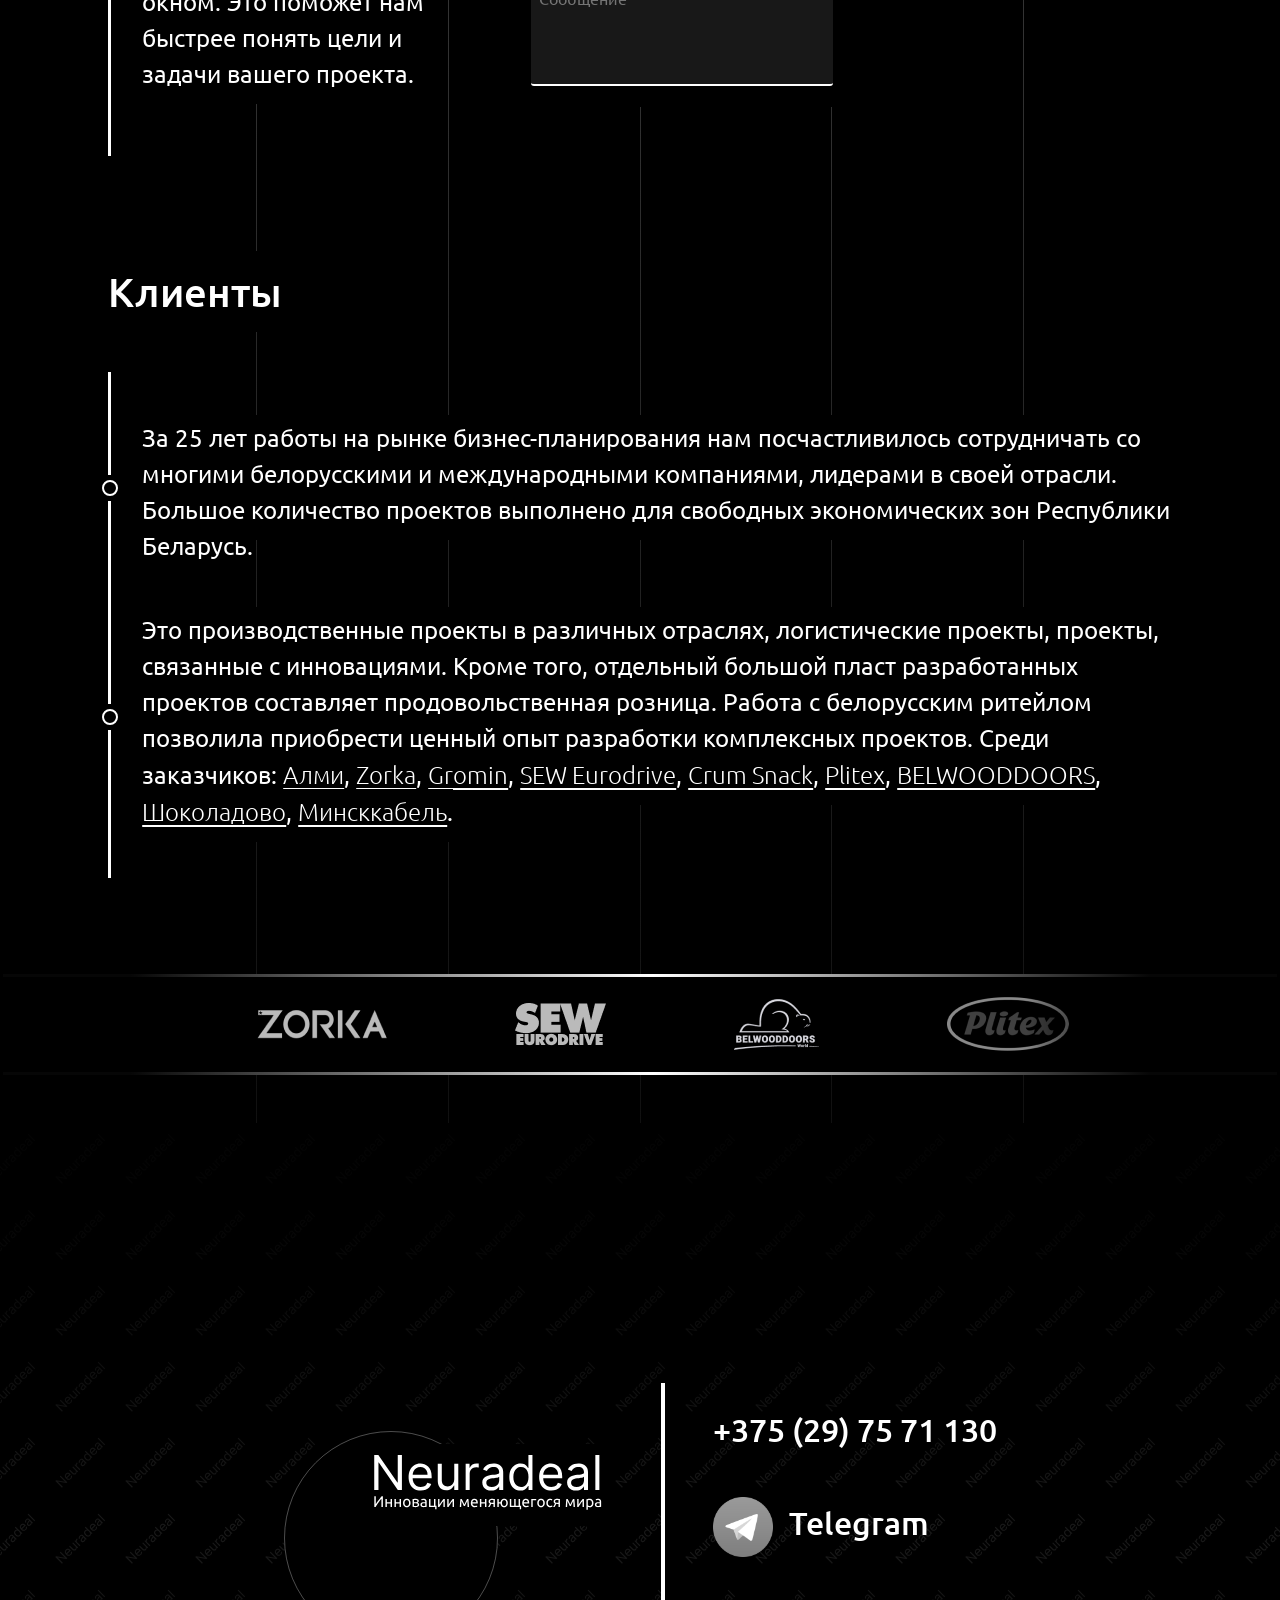
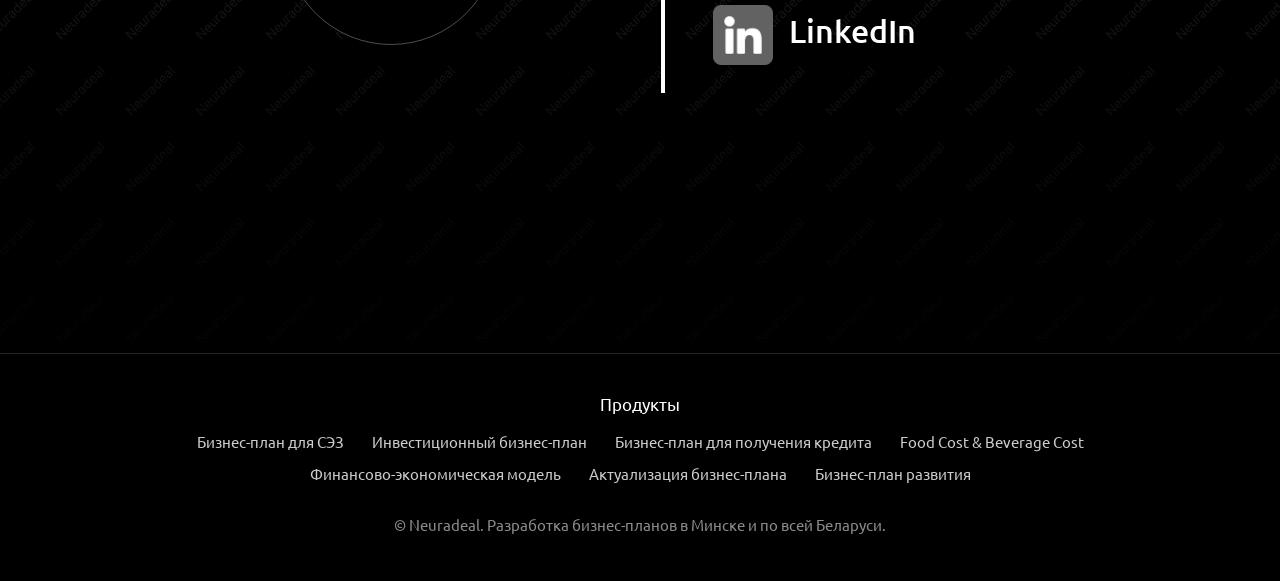
==== commit 8b3ffa4d: "Widen home page content on phones to match the product pages, keep form button labels centered, and " ====
--- a/index.html
+++ b/index.html
@@ -197,10 +197,10 @@
             <div class="d-flex align-items-center justify-content-end mt-5" style="width: 45%; margin-right: 2.3em;" id="ship">
                 <div class="control-panel me-5 pt-4 pb-4 w-auto">
                     <button class="d-block w-100 mb-3 ps-4 pe-4 pt-2 pb-2" id="start">
-                        Start
+                        Пуск
                     </button>
                     <button class="d-block w-100 ps-4 pe-4 pt-2 pb-2" id="reset">
-                        Reset
+                        Вернуть
                     </button>
                 </div>
                 <div class="d-flex flex-column align-items-center ms-2 me-5 pt-3" id="star-ship">
@@ -445,10 +445,10 @@
                                 <div class="d-flex col flex-column justify-content-center align-items-center">
                                     <div class="form-send">
                                         <div>
-                                            <button type="submit" class="d-block mb-4 first-child">Enter</button>
+                                            <button type="submit" class="d-block mb-4 first-child">Отправить</button>
                                         </div>
                                         <div>
-                                            <button type="button" class="d-block" id="resetForm">Reset</button>    
+                                            <button type="button" class="d-block" id="resetForm">Сброс</button>    
                                         </div>
                                     </div>
                                 </div>
--- a/styles/style.css
+++ b/styles/style.css
@@ -527,6 +527,28 @@
     #Logo {
         max-height: 130px;
     }
+
+    .main #about-us,
+    .main #products,
+    .main #application,
+    .main #clients {
+        margin-left: 0!important;
+        margin-right: 0!important;
+        padding-left: 1.25rem!important;
+        padding-right: 1.25rem!important;
+    }
+
+    .main #products,
+    .main #application,
+    .main #clients,
+    .main :is(#products, #application, #clients) :is(.row, .container) {
+        --bs-gutter-x: 0;
+    }
+
+    .main #list,
+    .main #products .text {
+        margin-left: 0!important;
+    }
 }
 
 @media screen and (max-width: 600px) {
--- a/styles/application.css
+++ b/styles/application.css
@@ -118,6 +118,12 @@
 
     }
 
+    #application .form-send button {
+        padding-left: .5rem!important;
+        padding-right: .5rem!important;
+        white-space: nowrap;
+    }
+
     #application .first-child {
         margin-bottom: 0!important;
     }
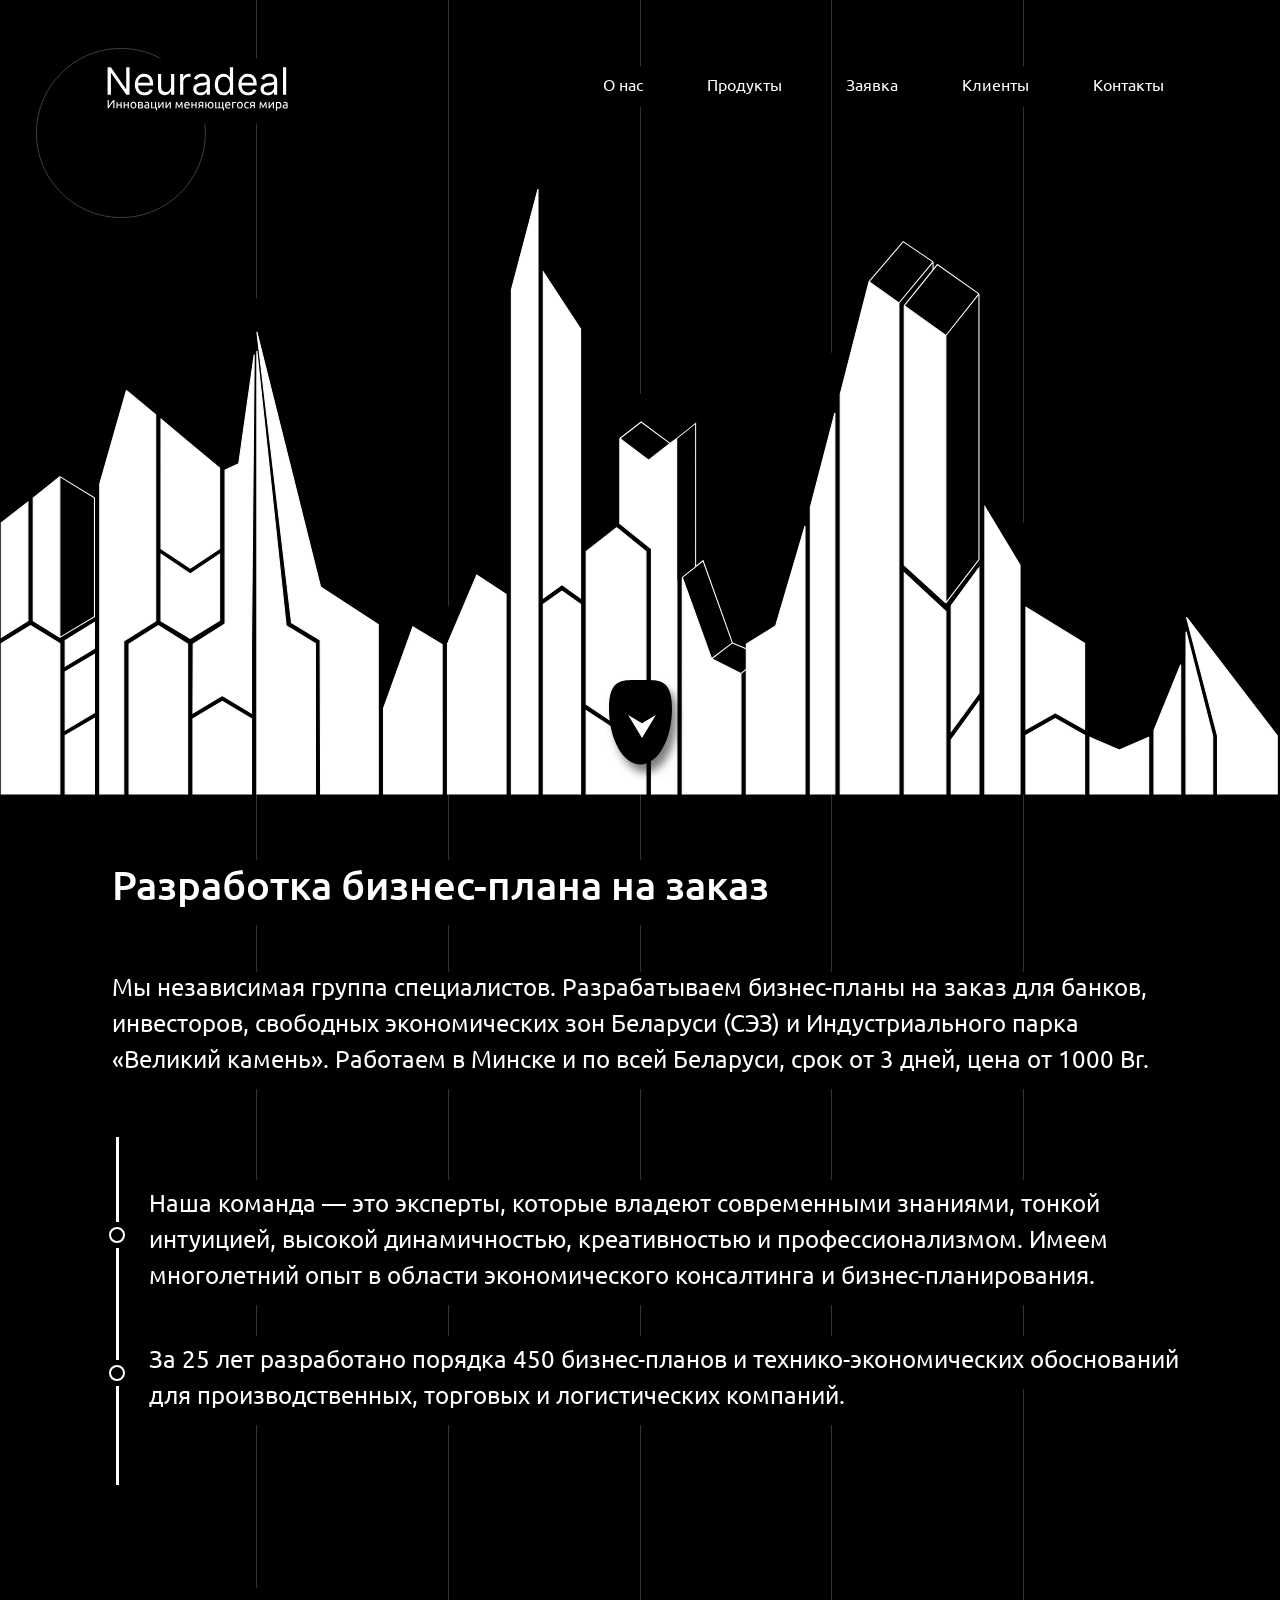
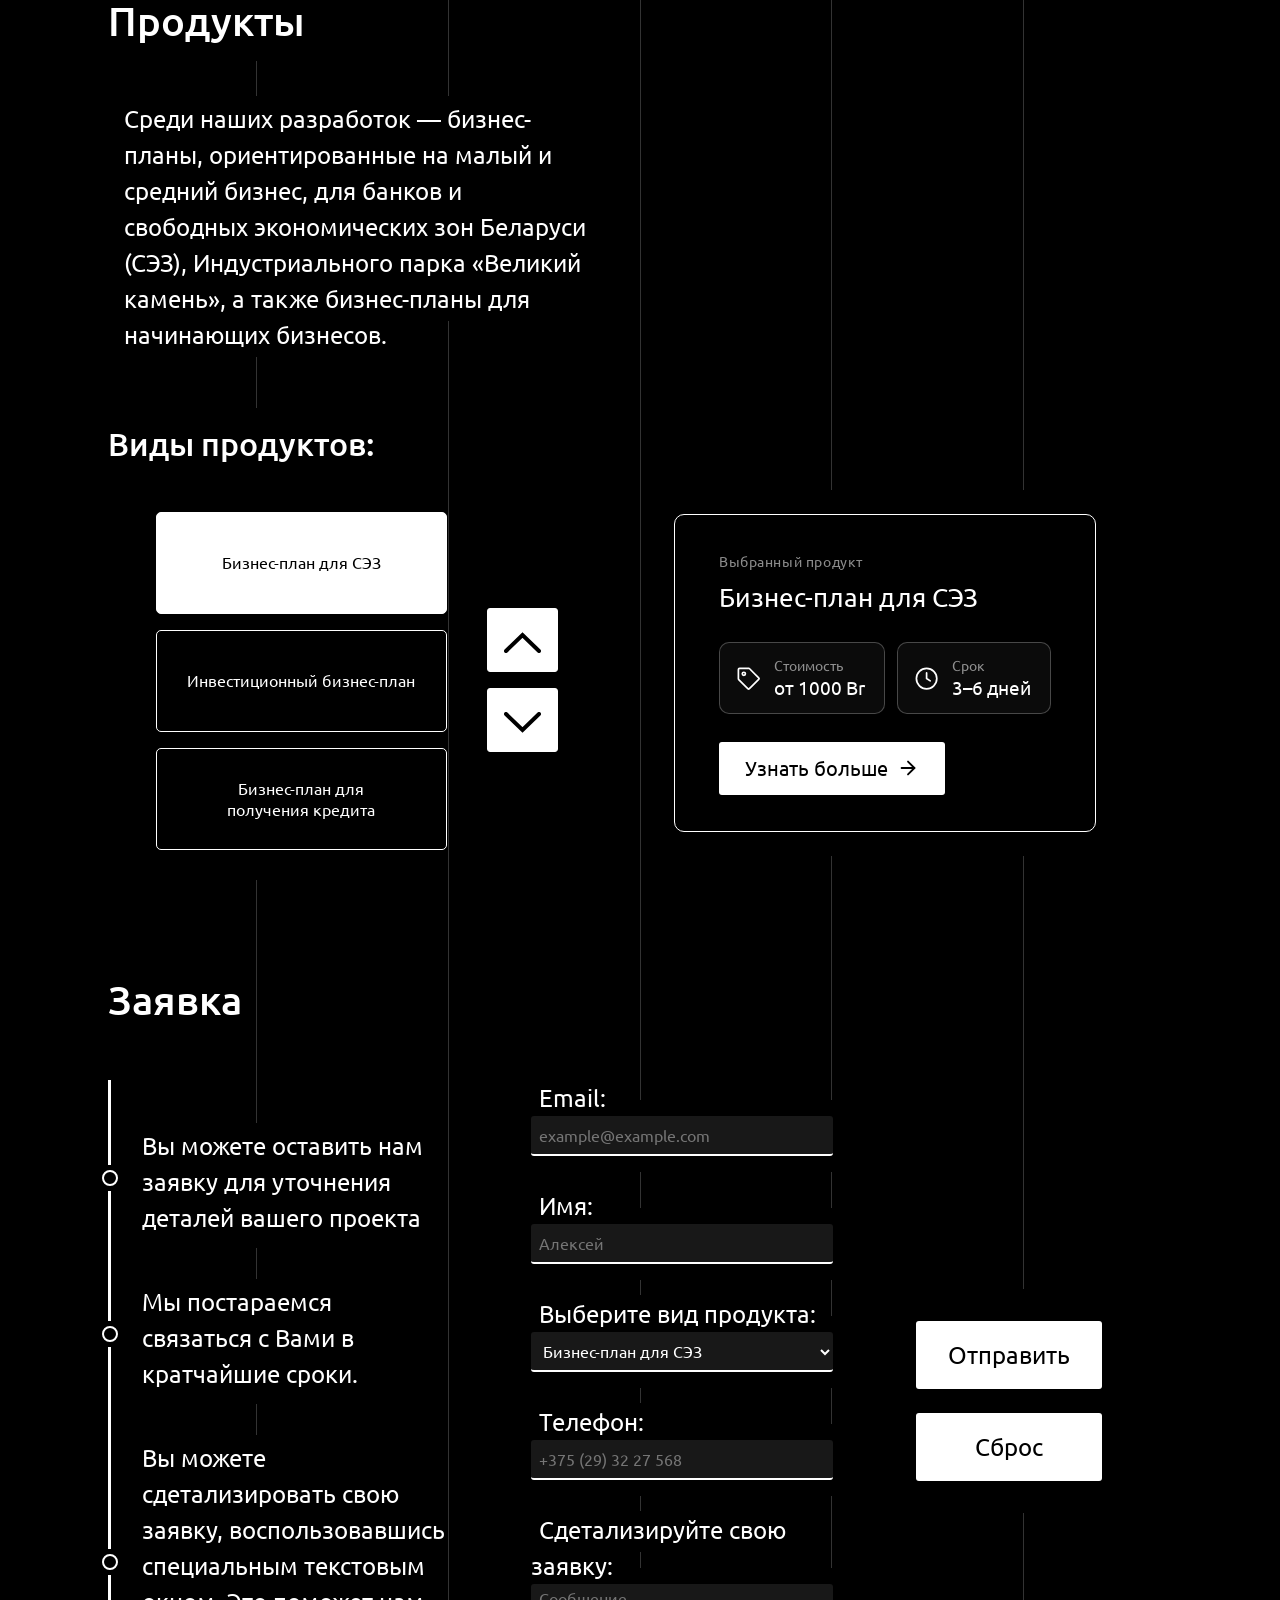
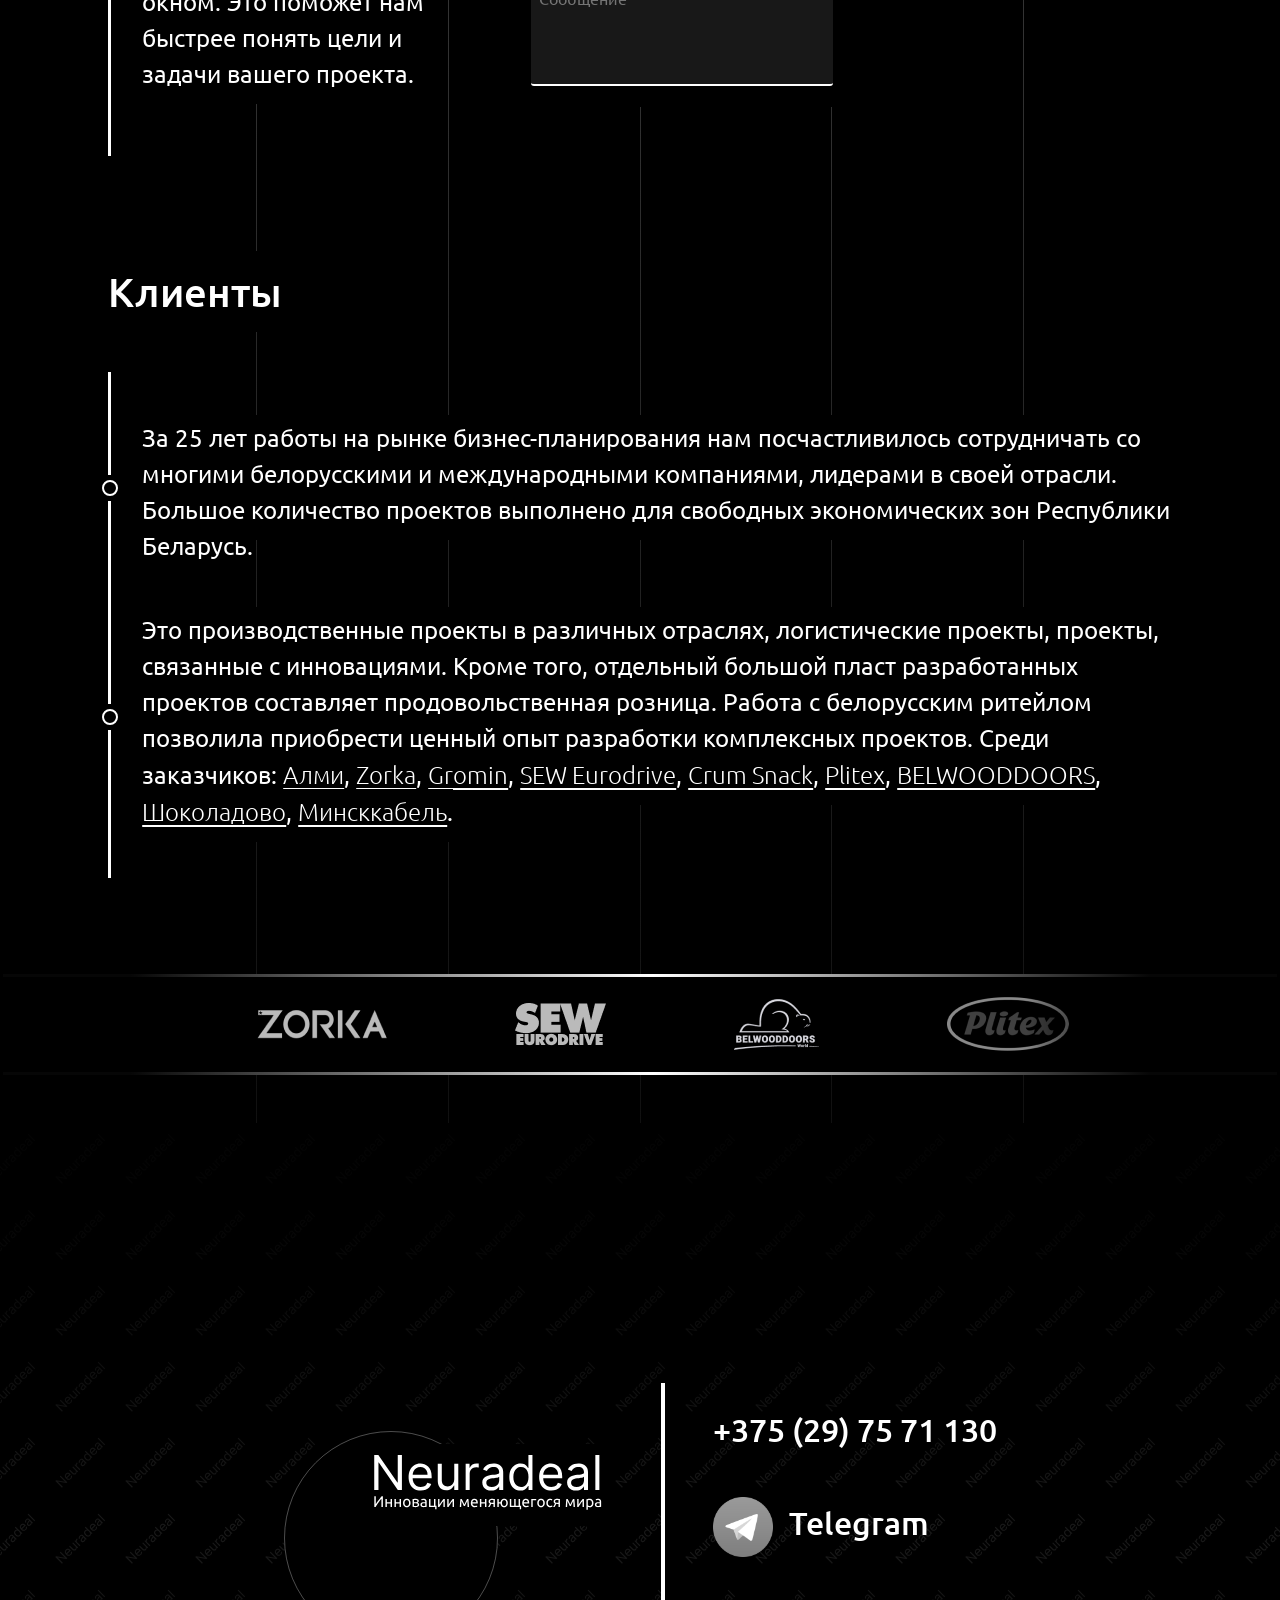
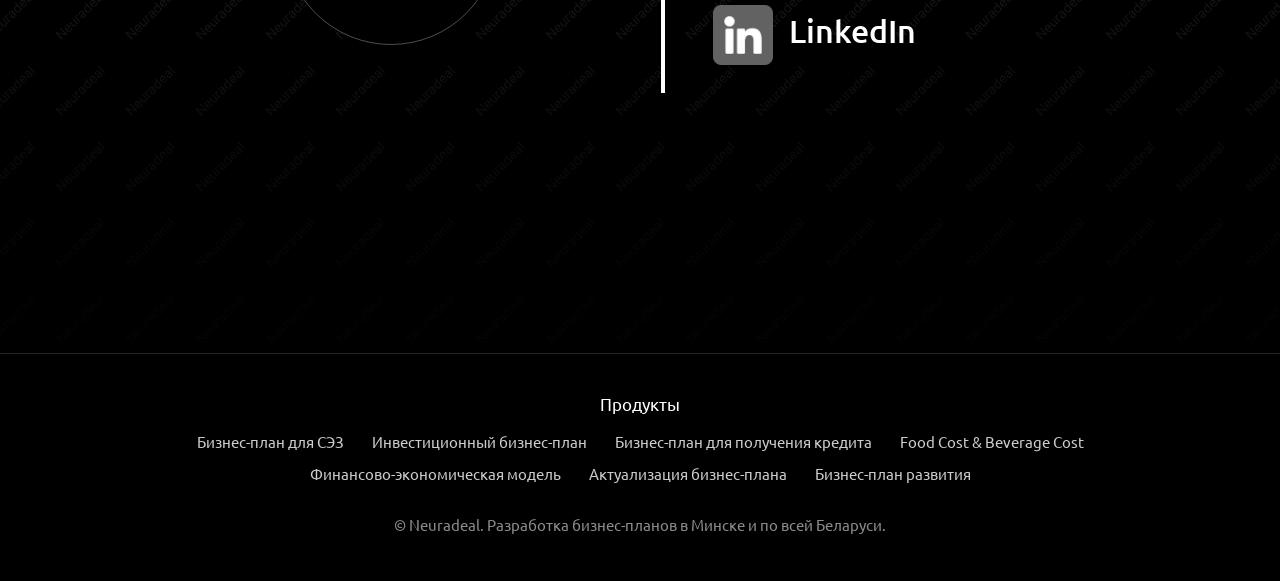
==== commit bad63509: "Change the sample name in the application form placeholder. Co-authored-by: Cursor <cursoragent@curs" ====
--- a/index.html
+++ b/index.html
@@ -398,7 +398,7 @@
                                     <div class="mb-3">
                                         <span class="m-0 ms-2 highlight pb-2 pt-1 input-text">Имя:</span>
                                         <div class="in">
-                                            <input type="text" name="Имя" class="w-100 ps-2 pe-2" placeholder="Иван" id="name" maxlength="40">
+                                            <input type="text" name="Имя" class="w-100 ps-2 pe-2" placeholder="Алексей" id="name" maxlength="40">
                                         </div>
                                     </div>
                                     <div class="mb-3">
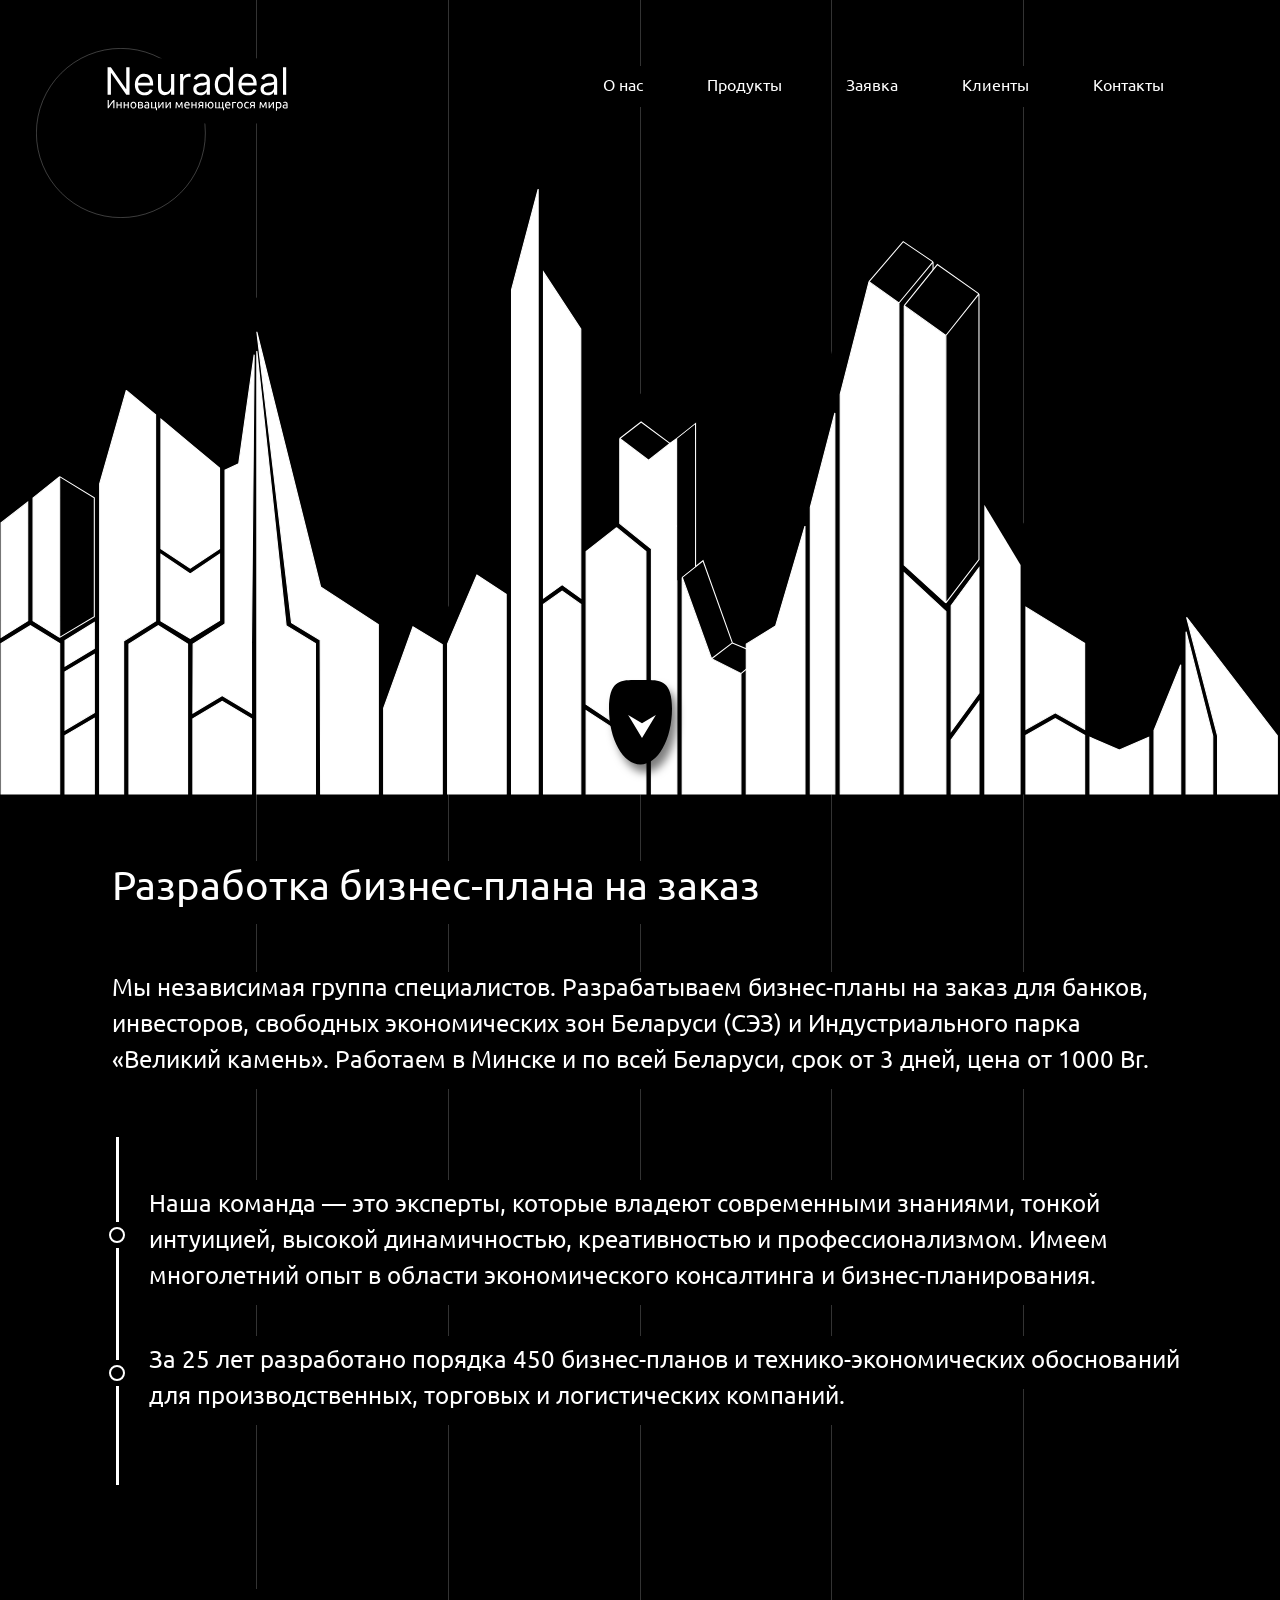
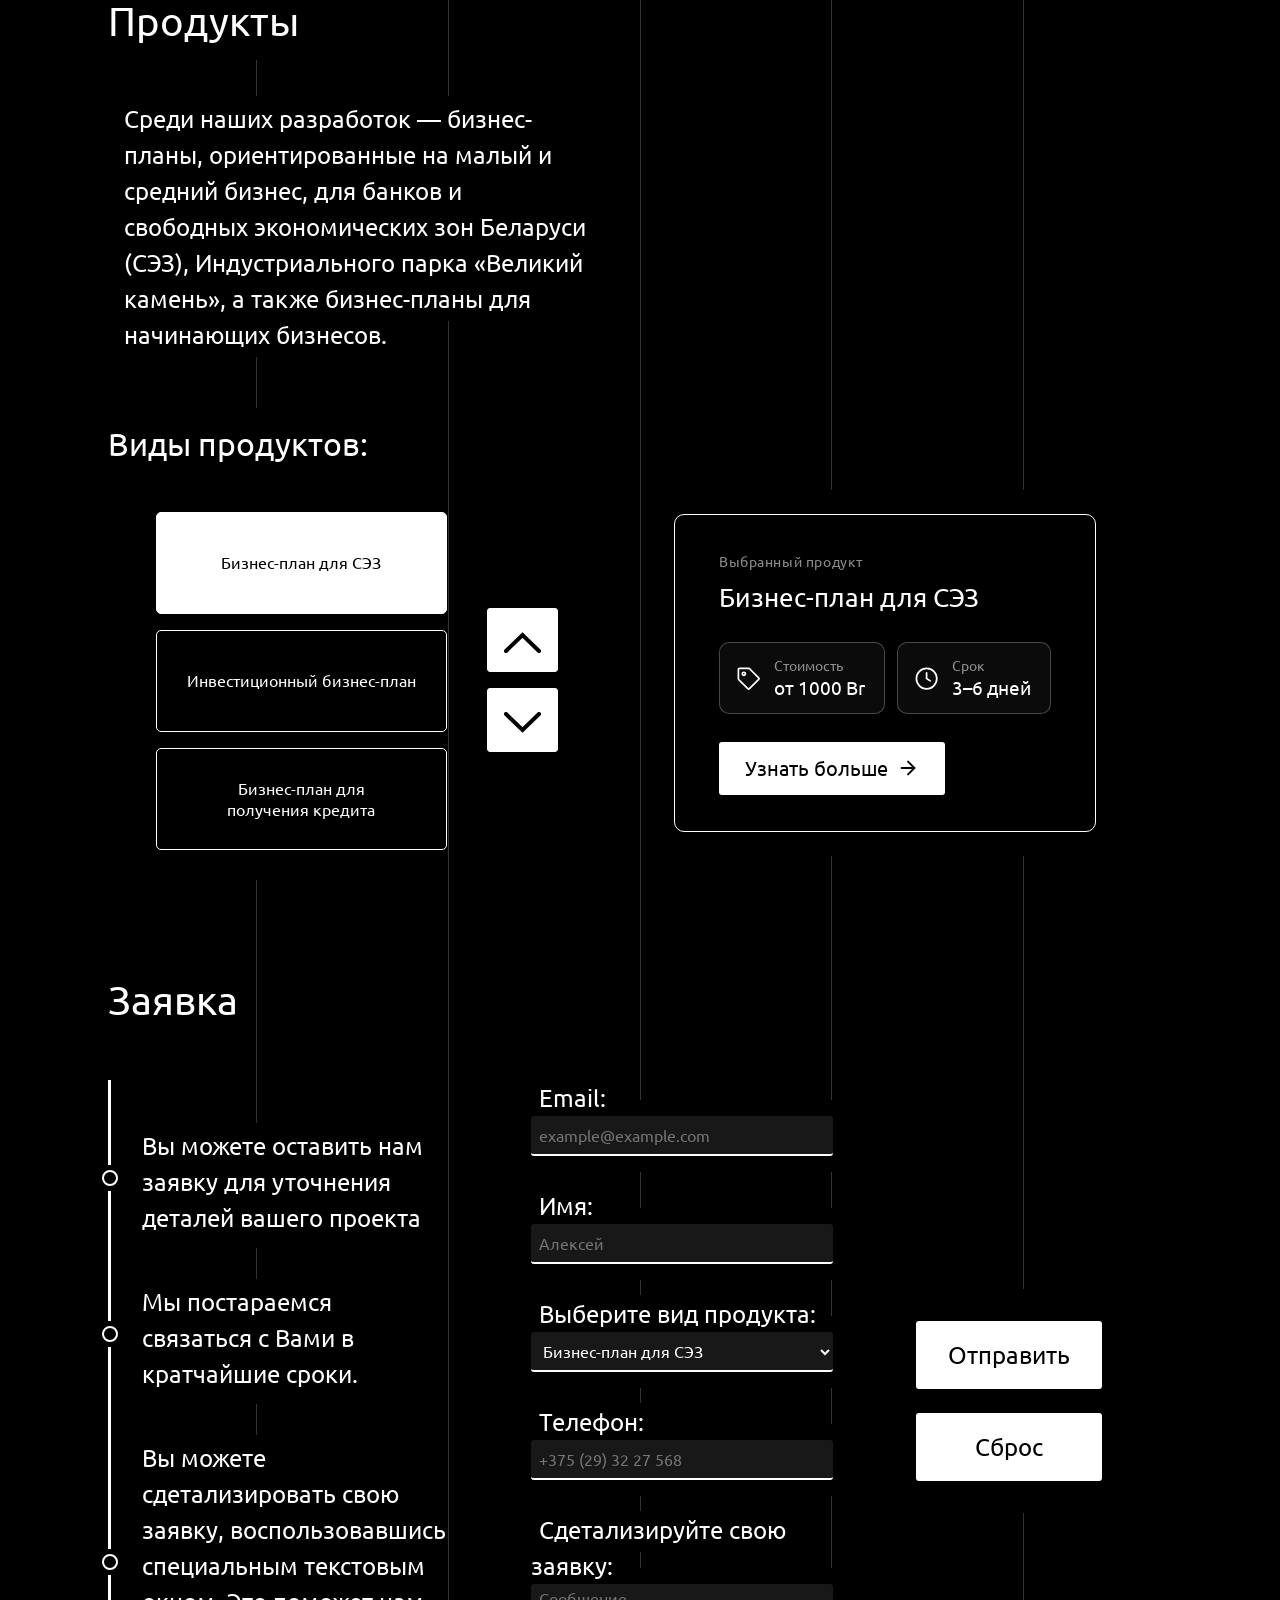
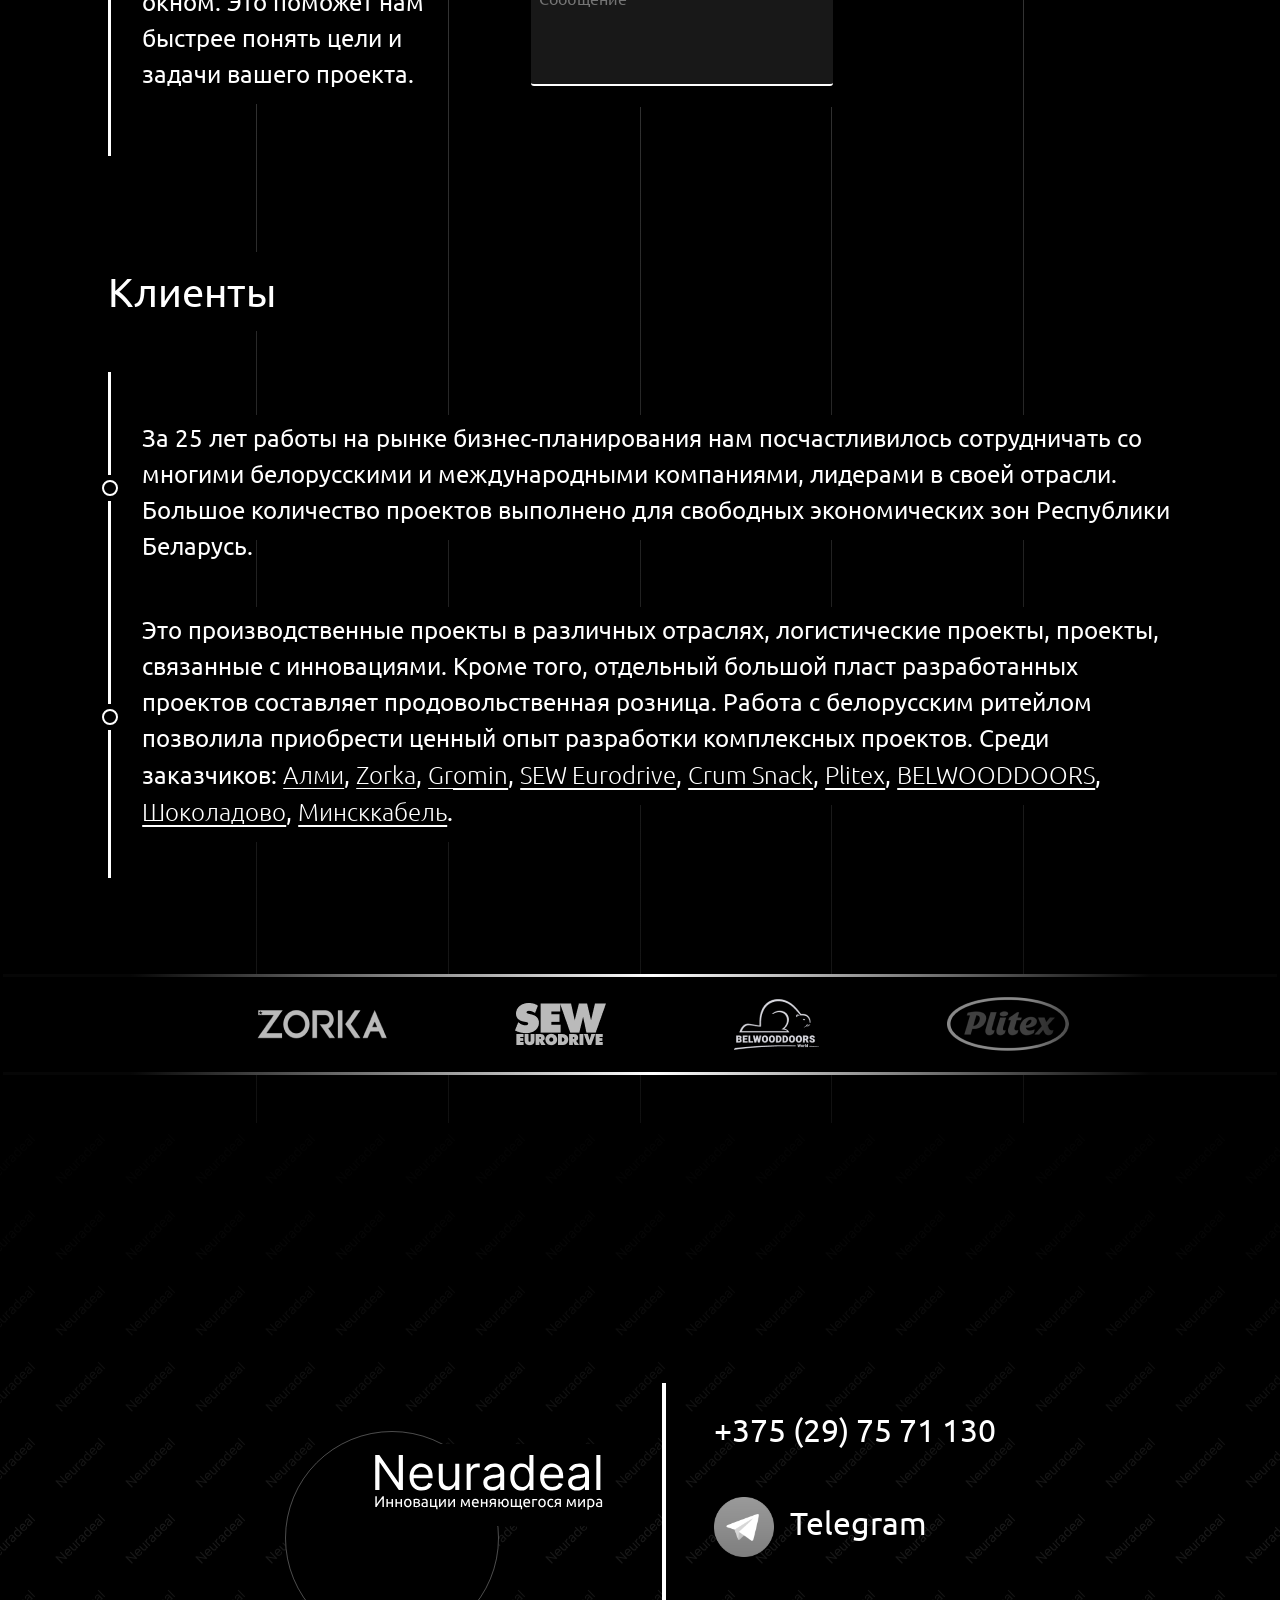
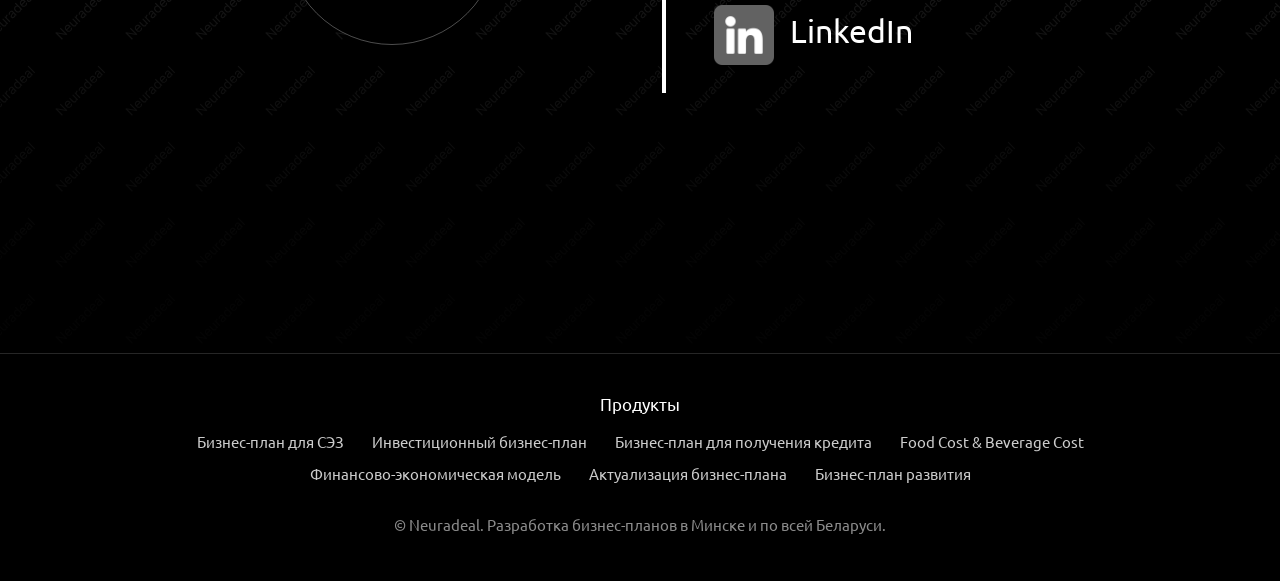
==== commit ec781a72: "Load the first screen without waiting on unused third-party files, and describe each product the way" ====
--- a/index.html
+++ b/index.html
@@ -27,9 +27,8 @@
     <link rel="stylesheet" href="./styles/loader.css">
     <noscript><style>html.is-loading, html.is-loading body { overflow: auto !important; } #loader { display: none; }</style></noscript>
     <link rel="preload" as="image" href="./images/Logo.svg">
-    <link rel="preconnect" href="https://fonts.googleapis.com">
-    <link rel="preconnect" href="https://fonts.gstatic.com" crossorigin>
-    <link href="https://fonts.googleapis.com/css2?family=Lora&family=Ubuntu:wght@300;400&display=swap" rel="stylesheet">
+    <link rel="preload" as="font" type="font/woff2" href="./fonts/ubuntu-400-cyrillic.woff2" crossorigin>
+    <link rel="stylesheet" href="./fonts/ubuntu.css">
 
     <link rel="shortcut icon" type="image/x-icon" href="favicon.png">
     
@@ -40,9 +39,7 @@
     <link rel="stylesheet" href="./styles/ticker.css">
     <link rel="stylesheet" href="./styles/contacts.css">
 
-    <link href="https://gcore.jsdelivr.net/npm/bootstrap@5.3.1/dist/css/bootstrap.min.css" rel="stylesheet" integrity="sha384-4bw+/aepP/YC94hEpVNVgiZdgIC5+VKNBQNGCHeKRQN+PtmoHDEXuppvnDJzQIu9" crossorigin="anonymous">
-
-    <script defer src="https://gcore.jsdelivr.net/npm/bootstrap@5.3.1/dist/js/bootstrap.bundle.min.js" integrity="sha384-HwwvtgBNo3bZJJLYd8oVXjrBZt8cqVSpeBNS5n7C8IVInixGAoxmnlMuBnhbgrkm" crossorigin="anonymous"></script>
+    <link rel="stylesheet" href="./vendor/bootstrap/bootstrap.min.css">
 
     <title>Заказать разработку бизнес-плана в Минске — Neuradeal</title>
     <meta name="description" content="Закажите разработку бизнес-плана для банка, СЭЗ и инвесторов в Минске и по всей Беларуси. 25 лет опыта, больше 450 проектов, срок от 3 дней, цена от 1000 Br.">
@@ -91,12 +88,12 @@
             <div class="d-flex col-auto justify-content-start">
                 <div class="ps-4">
                     <a class="logo-link is-inert" id="logo-home" href="#top" aria-label="В начало страницы" aria-disabled="true" tabindex="-1">
-                        <img class="w-100" src="./images/Logo.svg" alt="Neuradeal" id="Logo">
+                        <img class="w-100" src="./images/Logo.svg" width="329" height="214" alt="Neuradeal" id="Logo">
                     </a>
                 </div>
             </div>
             <div class="d-flex col-auto me-5 navigation">
-                <input type="checkbox" class="toggle-menu" id="hamburger">
+                <input type="checkbox" class="toggle-menu" id="hamburger" aria-label="Меню" aria-controls="menu">
                 <div class="hamburger">
 
                 </div>
@@ -129,24 +126,24 @@
             <div id="VectorTown" class="p-0">
                 <div class="d-flex w-100 align-items-end justify-content-start" id="Shadow">
                     <div id="LeftTownShadow">
-                        <object class="w-100" data="./images/LeftTownShadow.svg"></object>
+                        <img class="w-100 art" src="./images/LeftTownShadow.svg" width="548" height="577" alt="">
                     </div>
                     <div id="MiddleTownShadow">
-                        <object class="w-100" data="./images/MiddleTownShadow.svg"></object>
+                        <img class="w-100 art" src="./images/MiddleTownShadow.svg" width="653" height="537" alt="">
                     </div>
                     <div id="RightTownShadow">
-                        <object class="w-100" data="./images/RightTownShadow.svg"></object>
+                        <img class="w-100 art" src="./images/RightTownShadow.svg" width="326" height="637" alt="">
                     </div>
                 </div>
                 <div class="d-flex w-100 align-items-end justify-content-start" id="Town">
                     <div id="LeftTown">
-                        <object class="w-100" data="./images/Left Town.svg"></object>
+                        <img class="w-100 art" src="./images/Left Town.svg" width="548" height="570" alt="">
                     </div>
                     <div id="MiddleTown">
-                        <object class="w-100" data="./images/Middle Town.svg"></object>
+                        <img class="w-100 art" src="./images/Middle Town.svg" width="652" height="520" alt="">
                     </div>
                     <div id="RightTown">
-                        <object class="w-100" data="./images/Right Town.svg"></object>
+                        <img class="w-100 art" src="./images/Right Town.svg" width="325" height="623" alt="">
                     </div>
                 </div>
             </div>
@@ -174,7 +171,7 @@
                 <ul class="mt-4 pt-4 pb-5 ps-0 ms-1">
                     <li class="d-flex align-items-center mb-5 mt-4">
                         <div class="me-4 ellipse">
-                            <object data="./images/Ellipse.svg"></object>
+                            <img class="art" src="./images/Ellipse.svg" width="16" height="26" alt="">
                         </div>
                         <div>
                             <span class="highlight pb-3 pt-2">
@@ -184,7 +181,7 @@
                     </li>
                     <li class="d-flex align-items-center mb-4">
                         <div class="me-4 ellipse">
-                            <object data="./images/Ellipse.svg"></object>
+                            <img class="art" src="./images/Ellipse.svg" width="16" height="26" alt="">
                         </div>
                         <div>
                             <span class="highlight pb-3 pt-2">
@@ -204,7 +201,7 @@
                     </button>
                 </div>
                 <div class="d-flex flex-column align-items-center ms-2 me-5 pt-3" id="star-ship">
-                    <object class="w-100 d-block" data="./images/SpaceShip.svg"></object>
+                    <img class="w-100 d-block art" src="./images/SpaceShip.svg" width="251" height="507" alt="">
                     <div style="visibility: hidden; margin-top: -40px" class="d-flex flex-column align-items-center" id="flame">
                         <div class="d-flex" id="flameRow1">
                             <div id="beem0"></div>
@@ -294,15 +291,15 @@
                                 </div>
                                 <div class="control-panel-slider p-3 ms-4" id="control-panel-slider">
                                     <div>
-                                        <button id="up" style="margin-bottom: 1rem">
-                                            <svg width="37" height="21" viewBox="0 0 37 21" fill="none" xmlns="http://www.w3.org/2000/svg">
+                                        <button id="up" style="margin-bottom: 1rem" aria-label="Предыдущий продукт">
+                                            <svg aria-hidden="true" width="37" height="21" viewBox="0 0 37 21" fill="none" xmlns="http://www.w3.org/2000/svg">
                                                 <path d="M2 19L18.5 3L35 19" stroke="black" stroke-width="4" stroke-linecap="round"/>
                                                 </svg>                                            
                                         </button>
                                     </div>
                                     <div>
-                                        <button id="down">
-                                            <svg width="37" height="21" viewBox="0 0 37 21" fill="none" xmlns="http://www.w3.org/2000/svg">
+                                        <button id="down" aria-label="Следующий продукт">
+                                            <svg aria-hidden="true" width="37" height="21" viewBox="0 0 37 21" fill="none" xmlns="http://www.w3.org/2000/svg">
                                                 <path d="M2 2L18.5 18L35 2" stroke="black" stroke-width="4" stroke-linecap="round"/>
                                                 </svg>
                                         </button>
@@ -354,7 +351,7 @@
                         <ul class="pt-5 pb-5">
                             <li class="d-flex align-items-center mb-5">
                                 <div class="me-4 ellipse2">
-                                    <object data="./images/Ellipse.svg"></object>
+                                    <img class="art" src="./images/Ellipse.svg" width="16" height="26" alt="">
                                 </div>
                                 <div>
                                     <span class="highlight pb-3 pt-2 text">
@@ -364,7 +361,7 @@
                             </li>
                             <li class="d-flex align-items-center mb-5">
                                 <div class="me-4 ellipse2">
-                                    <object data="./images/Ellipse.svg"></object>
+                                    <img class="art" src="./images/Ellipse.svg" width="16" height="26" alt="">
                                 </div>
                                 <div>
                                     <span class="highlight pb-3 pt-2 text">
@@ -374,7 +371,7 @@
                             </li>
                             <li class="d-flex align-items-center mb-3">
                                 <div class="me-4 ellipse2">
-                                    <object data="./images/Ellipse.svg"></object>
+                                    <img class="art" src="./images/Ellipse.svg" width="16" height="26" alt="">
                                 </div>
                                 <div>
                                     <span class="highlight pb-3 pt-2 text">
@@ -390,21 +387,21 @@
                                 <input type="hidden" name="_next" value="https://neuradeal.com/thanks.html">
                                 <div class="col ms-5">
                                     <div class="mb-3">
-                                        <span class="m-0 ms-2 highlight pb-2 pt-1 input-text">Email:</span>
+                                        <span class="m-0 ms-2 highlight pb-2 pt-1 input-text" id="email-label">Email:</span>
                                         <div class="in">
-                                            <input type="email" name="Email" class="w-100 ps-2 pe-2" placeholder="example@example.com" id="email" maxlength="50" required>
+                                            <input aria-labelledby="email-label" type="email" name="Email" class="w-100 ps-2 pe-2" placeholder="example@example.com" id="email" maxlength="50" required>
                                         </div>
                                     </div>
                                     <div class="mb-3">
-                                        <span class="m-0 ms-2 highlight pb-2 pt-1 input-text">Имя:</span>
+                                        <span class="m-0 ms-2 highlight pb-2 pt-1 input-text" id="name-label">Имя:</span>
                                         <div class="in">
-                                            <input type="text" name="Имя" class="w-100 ps-2 pe-2" placeholder="Алексей" id="name" maxlength="40">
+                                            <input aria-labelledby="name-label" type="text" name="Имя" class="w-100 ps-2 pe-2" placeholder="Алексей" id="name" maxlength="40">
                                         </div>
                                     </div>
                                     <div class="mb-3">
-                                        <span class="m-0 ms-2 highlight pb-2 pt-1 input-text">Выберите вид продукта:</span>
+                                        <span class="m-0 ms-2 highlight pb-2 pt-1 input-text" id="product-label">Выберите вид продукта:</span>
                                         <div class="in">
-                                            <select name="Продукт" class="w-100 ps-2" id="dropdown">
+                                            <select aria-labelledby="product-label" name="Продукт" class="w-100 ps-2" id="dropdown">
                                                 <option>
                                                     Бизнес-план для СЭЗ
                                                 </option>
@@ -430,15 +427,15 @@
                                         </div>
                                     </div>
                                     <div class="mb-3">
-                                        <span class="m-0 ms-2 highlight pb-2 pt-1 input-text">Телефон:</span>
+                                        <span class="m-0 ms-2 highlight pb-2 pt-1 input-text" id="tel-label">Телефон:</span>
                                         <div class="in">
-                                            <input type="tel" name="Тел" class="w-100 ps-2 pe-2" placeholder="+375 (29) 32 27 568" id="tel" maxlength="20">
+                                            <input aria-labelledby="tel-label" type="tel" name="Тел" class="w-100 ps-2 pe-2" placeholder="+375 (29) 32 27 568" id="tel" maxlength="20">
                                         </div>
                                     </div>
                                     <div class="mb-3">
-                                        <span class="m-0 ms-2 highlight pb-2 pt-1 input-text">Сдетализируйте свою заявку:</span>
+                                        <span class="m-0 ms-2 highlight pb-2 pt-1 input-text" id="message-label">Сдетализируйте свою заявку:</span>
                                         <div class="in">
-                                            <textarea type="text" name="Сообщение" rows="4" cols="50" class="w-100 ps-2 pe-2" placeholder="Сообщение" id="message" maxlength="300"></textarea>
+                                            <textarea aria-labelledby="message-label" name="Сообщение" rows="4" cols="50" class="w-100 ps-2 pe-2" placeholder="Сообщение" id="message" maxlength="300"></textarea>
                                         </div>
                                     </div>
                                 </div>
@@ -468,7 +465,7 @@
                 <ul class="pt-5 pb-5">
                     <li class="d-flex align-items-center mb-5">
                         <div class="me-4 ellipse2">
-                            <object data="./images/Ellipse.svg"></object>
+                            <img class="art" src="./images/Ellipse.svg" width="16" height="26" alt="">
                         </div>
                         <div>
                             <span class="highlight pb-3 pt-2">
@@ -478,7 +475,7 @@
                     </li>
                     <li class="d-flex align-items-center">
                         <div class="me-4 ellipse2">
-                            <object data="./images/Ellipse.svg"></object>
+                            <img class="art" src="./images/Ellipse.svg" width="16" height="26" alt="">
                         </div>
                         <div>
                             <span class="highlight pb-3 pt-2">
@@ -573,7 +570,7 @@
         <div class="row ps-5 pe-5" id="contacts">
             <div class="d-flex align-items-center justify-content-center" id="contacts-content">
                 <div class="pt-5 pb-5 pe-5 me-5" id="contacts-logo">
-                    <img class="w-100" src="./images/Logo.svg" alt="Neuradeal">
+                    <img class="w-100" src="./images/Logo.svg" width="329" height="214" alt="Neuradeal">
                 </div>
                 <div class="pt-5 pb-5">
                     <h2 class="mb-5">
@@ -618,7 +615,6 @@
     <script src="./src/script.js"></script>
     <script src="./src/starShip.js"></script>
     <script src="./src/slider.js"></script>
-    <script src="https://smtpjs.com/v3/smtp.js"></script>
     <script src="./src/resetForm.js"></script>
     <script src="./src/ticker.js"></script>
     <script src="./src/scrollControl.js"></script>
--- a/fonts/ubuntu.css
+++ b/fonts/ubuntu.css
@@ -0,0 +1,72 @@
+/* cyrillic-ext */
+@font-face {
+  font-family: 'Ubuntu';
+  font-style: normal;
+  font-weight: 300;
+  font-display: swap;
+  src: url(ubuntu-300-cyrillic-ext.woff2) format('woff2');
+  unicode-range: U+0460-052F, U+1C80-1C8A, U+20B4, U+2DE0-2DFF, U+A640-A69F, U+FE2E-FE2F;
+}
+/* cyrillic */
+@font-face {
+  font-family: 'Ubuntu';
+  font-style: normal;
+  font-weight: 300;
+  font-display: swap;
+  src: url(ubuntu-300-cyrillic.woff2) format('woff2');
+  unicode-range: U+0301, U+0400-045F, U+0490-0491, U+04B0-04B1, U+2116;
+}
+/* latin-ext */
+@font-face {
+  font-family: 'Ubuntu';
+  font-style: normal;
+  font-weight: 300;
+  font-display: swap;
+  src: url(ubuntu-300-latin-ext.woff2) format('woff2');
+  unicode-range: U+0100-02BA, U+02BD-02C5, U+02C7-02CC, U+02CE-02D7, U+02DD-02FF, U+0304, U+0308, U+0329, U+1D00-1DBF, U+1E00-1E9F, U+1EF2-1EFF, U+2020, U+20A0-20AB, U+20AD-20C4, U+2113, U+2C60-2C7F, U+A720-A7FF;
+}
+/* latin */
+@font-face {
+  font-family: 'Ubuntu';
+  font-style: normal;
+  font-weight: 300;
+  font-display: swap;
+  src: url(ubuntu-300-latin.woff2) format('woff2');
+  unicode-range: U+0000-00FF, U+0131, U+0152-0153, U+02BB-02BC, U+02C6, U+02DA, U+02DC, U+0304, U+0308, U+0329, U+2000-206F, U+20AC, U+2122, U+2191, U+2193, U+2212, U+2215, U+FEFF, U+FFFD;
+}
+/* cyrillic-ext */
+@font-face {
+  font-family: 'Ubuntu';
+  font-style: normal;
+  font-weight: 400;
+  font-display: swap;
+  src: url(ubuntu-400-cyrillic-ext.woff2) format('woff2');
+  unicode-range: U+0460-052F, U+1C80-1C8A, U+20B4, U+2DE0-2DFF, U+A640-A69F, U+FE2E-FE2F;
+}
+/* cyrillic */
+@font-face {
+  font-family: 'Ubuntu';
+  font-style: normal;
+  font-weight: 400;
+  font-display: swap;
+  src: url(ubuntu-400-cyrillic.woff2) format('woff2');
+  unicode-range: U+0301, U+0400-045F, U+0490-0491, U+04B0-04B1, U+2116;
+}
+/* latin-ext */
+@font-face {
+  font-family: 'Ubuntu';
+  font-style: normal;
+  font-weight: 400;
+  font-display: swap;
+  src: url(ubuntu-400-latin-ext.woff2) format('woff2');
+  unicode-range: U+0100-02BA, U+02BD-02C5, U+02C7-02CC, U+02CE-02D7, U+02DD-02FF, U+0304, U+0308, U+0329, U+1D00-1DBF, U+1E00-1E9F, U+1EF2-1EFF, U+2020, U+20A0-20AB, U+20AD-20C4, U+2113, U+2C60-2C7F, U+A720-A7FF;
+}
+/* latin */
+@font-face {
+  font-family: 'Ubuntu';
+  font-style: normal;
+  font-weight: 400;
+  font-display: swap;
+  src: url(ubuntu-400-latin.woff2) format('woff2');
+  unicode-range: U+0000-00FF, U+0131, U+0152-0153, U+02BB-02BC, U+02C6, U+02DA, U+02DC, U+0304, U+0308, U+0329, U+2000-206F, U+20AC, U+2122, U+2191, U+2193, U+2212, U+2215, U+FEFF, U+FFFD;
+}
--- a/styles/style.css
+++ b/styles/style.css
@@ -60,6 +60,20 @@
     background: black;
 }
 
+.art {
+    height: auto;
+    vertical-align: baseline;
+}
+
+#Logo,
+#contacts-logo img {
+    height: auto;
+}
+
+#Logo {
+    width: 329px!important;
+}
+
 .ellipse {
     margin-left: -0.4em; 
 }
@@ -151,7 +165,7 @@
     z-index: 1100;
 }
 
-#star-ship object {
+#star-ship img {
     z-index: 3;
 }
 
@@ -458,6 +472,7 @@
 
     #Logo {
         max-height: 170px;
+        width: calc(170px * 329 / 214)!important;
     }
 }
 
@@ -526,6 +541,7 @@
 
     #Logo {
         max-height: 130px;
+        width: calc(130px * 329 / 214)!important;
     }
 
     .main #about-us,
